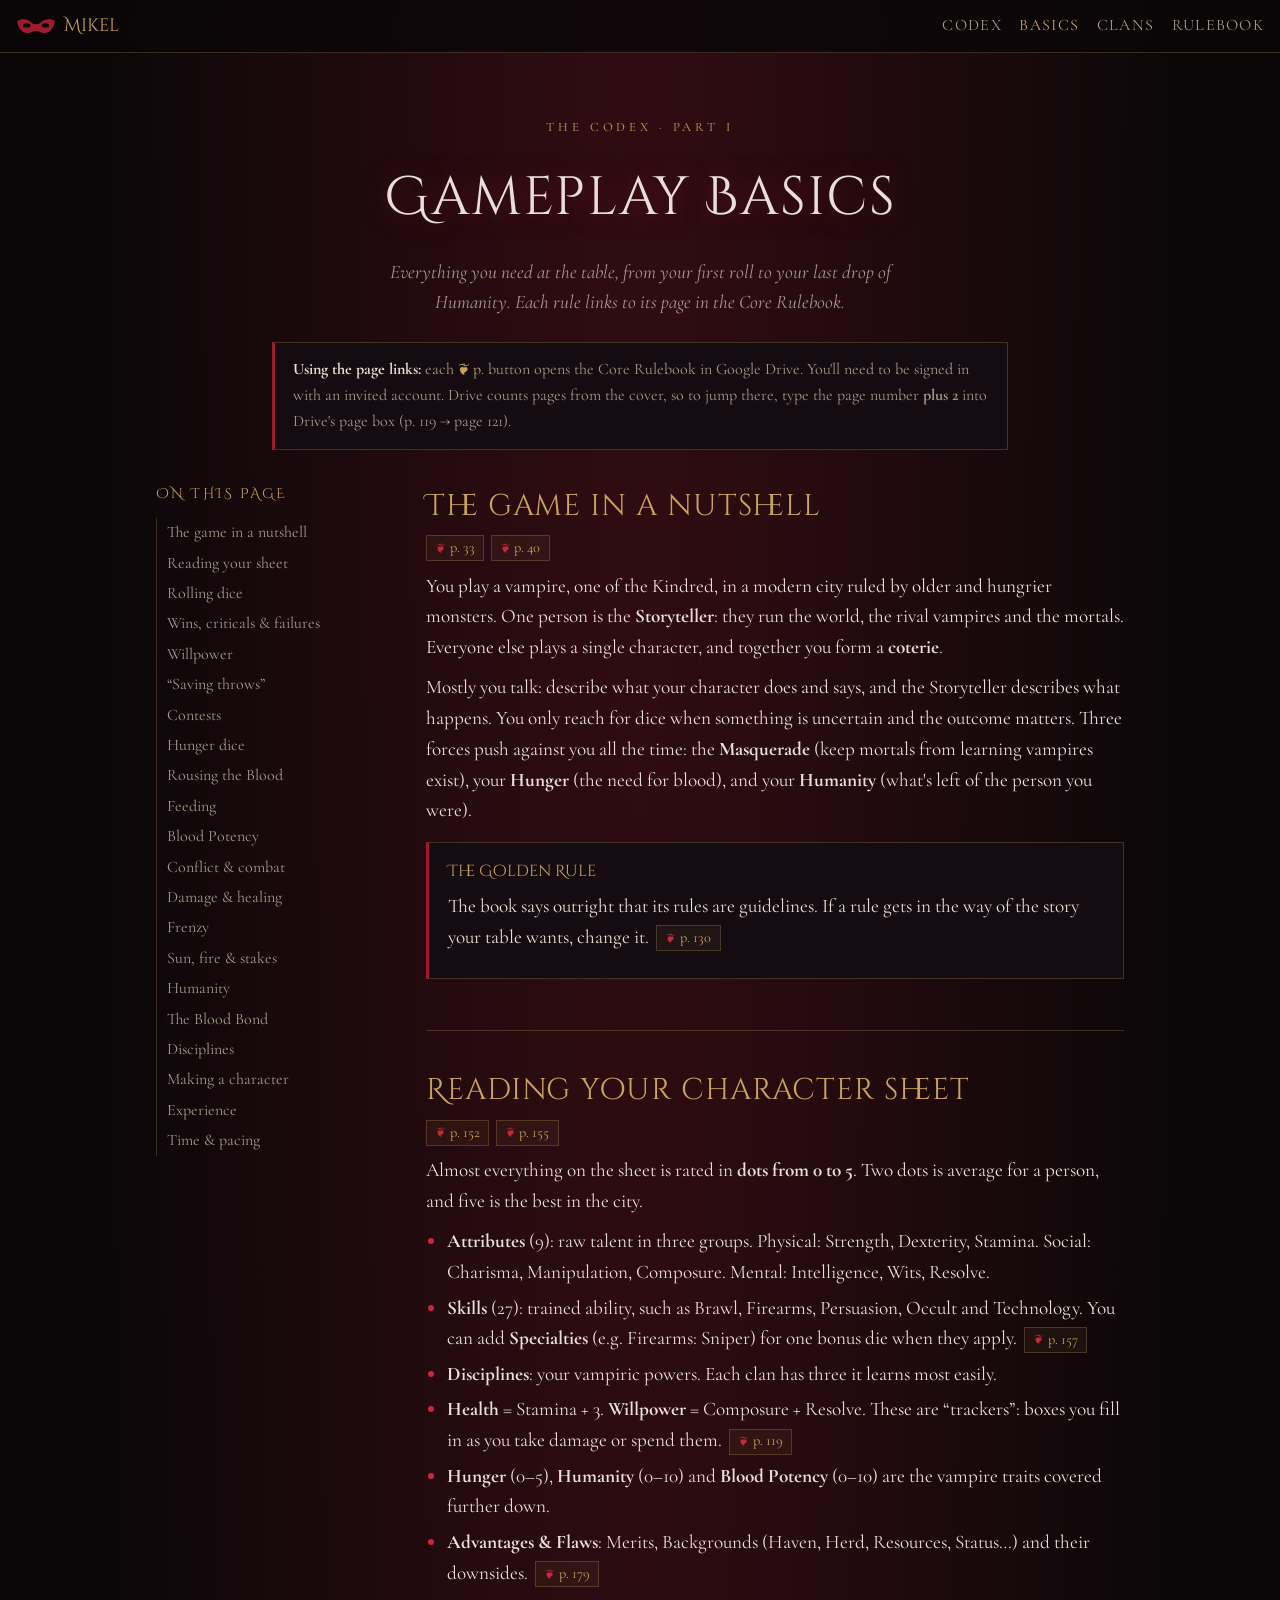
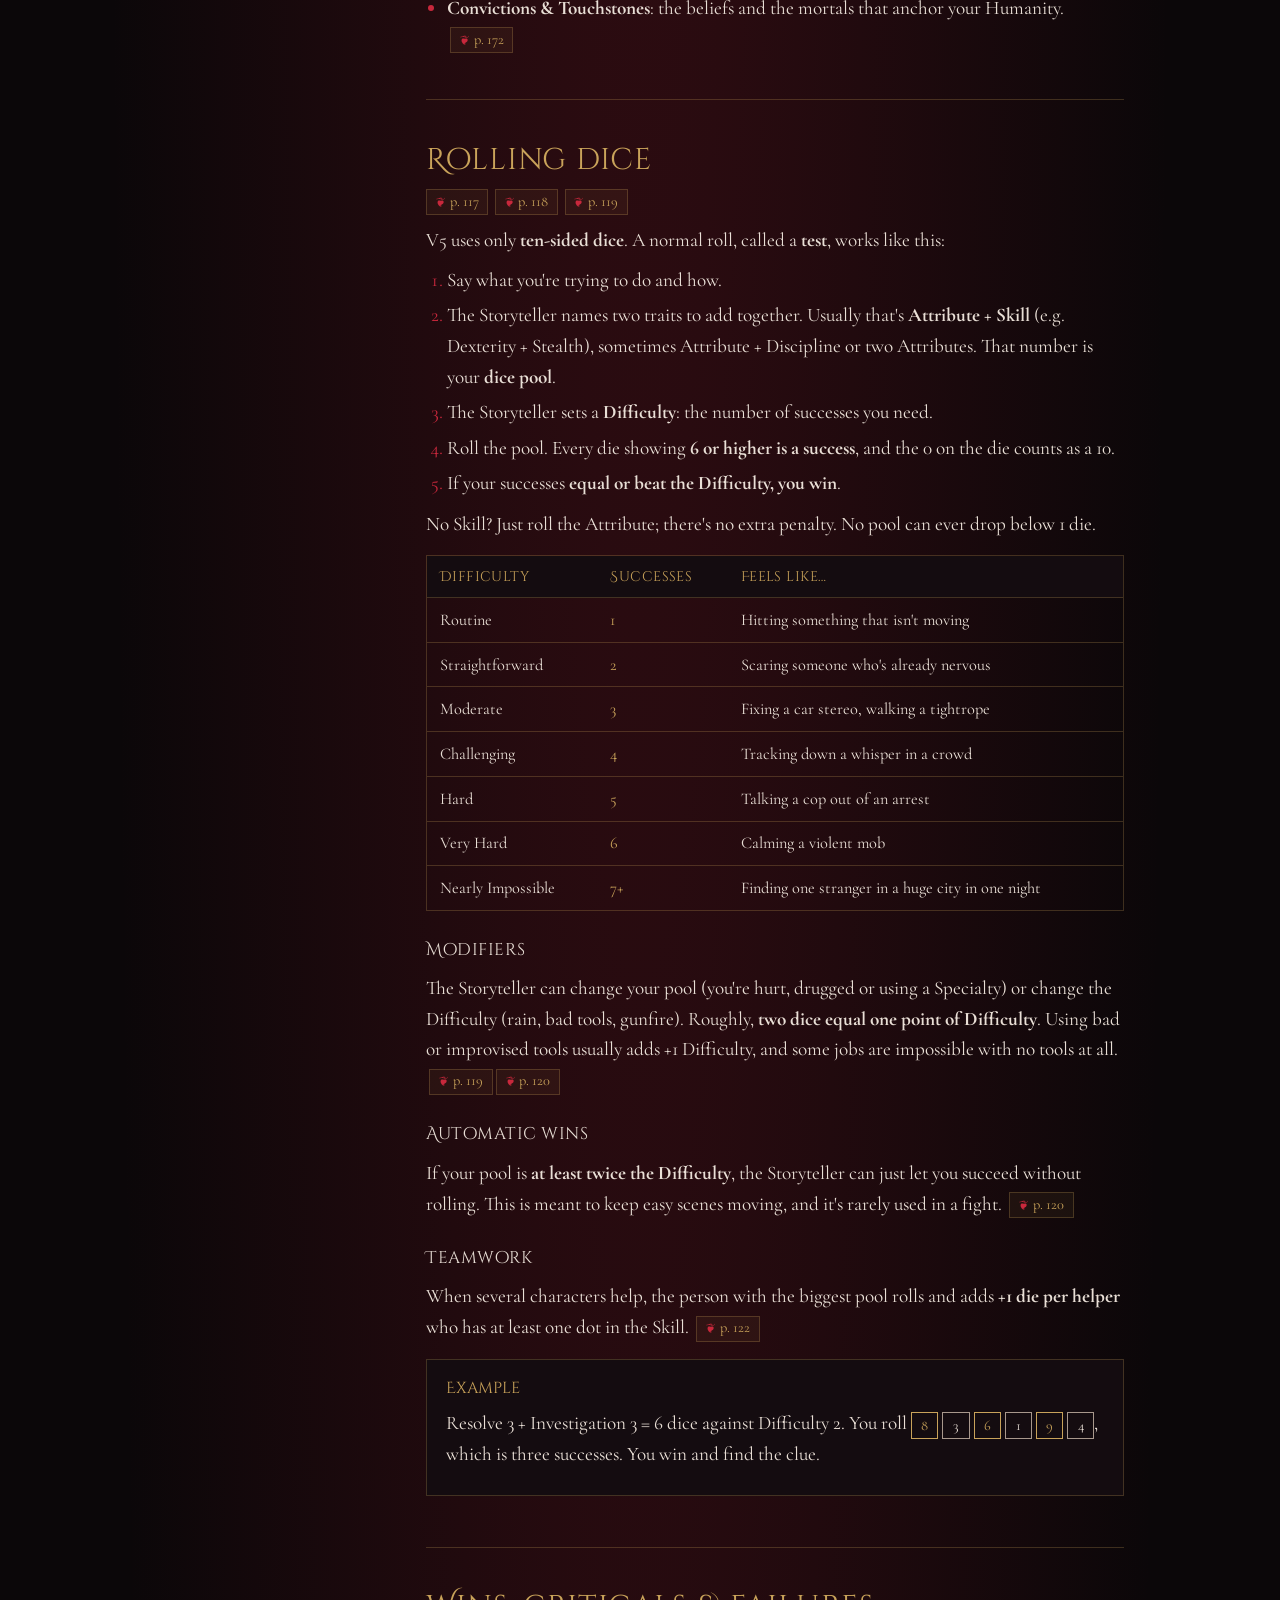
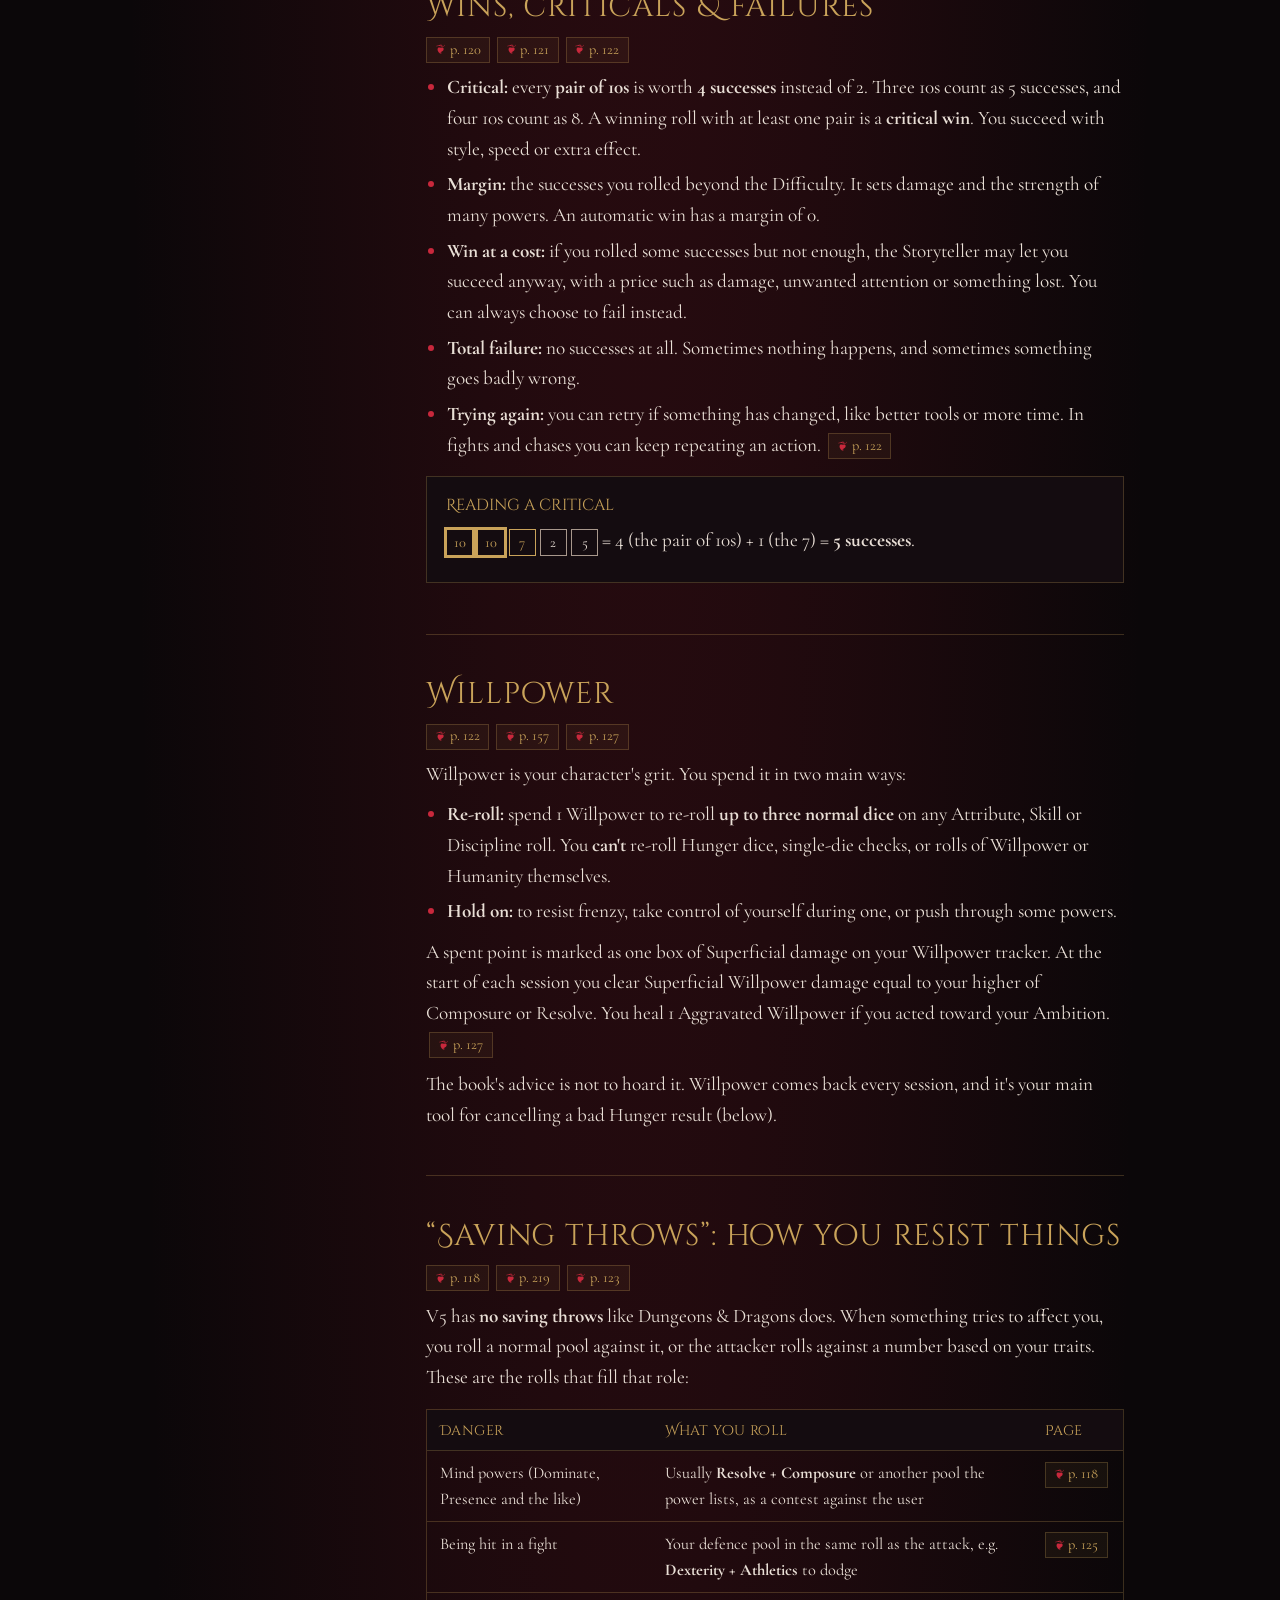
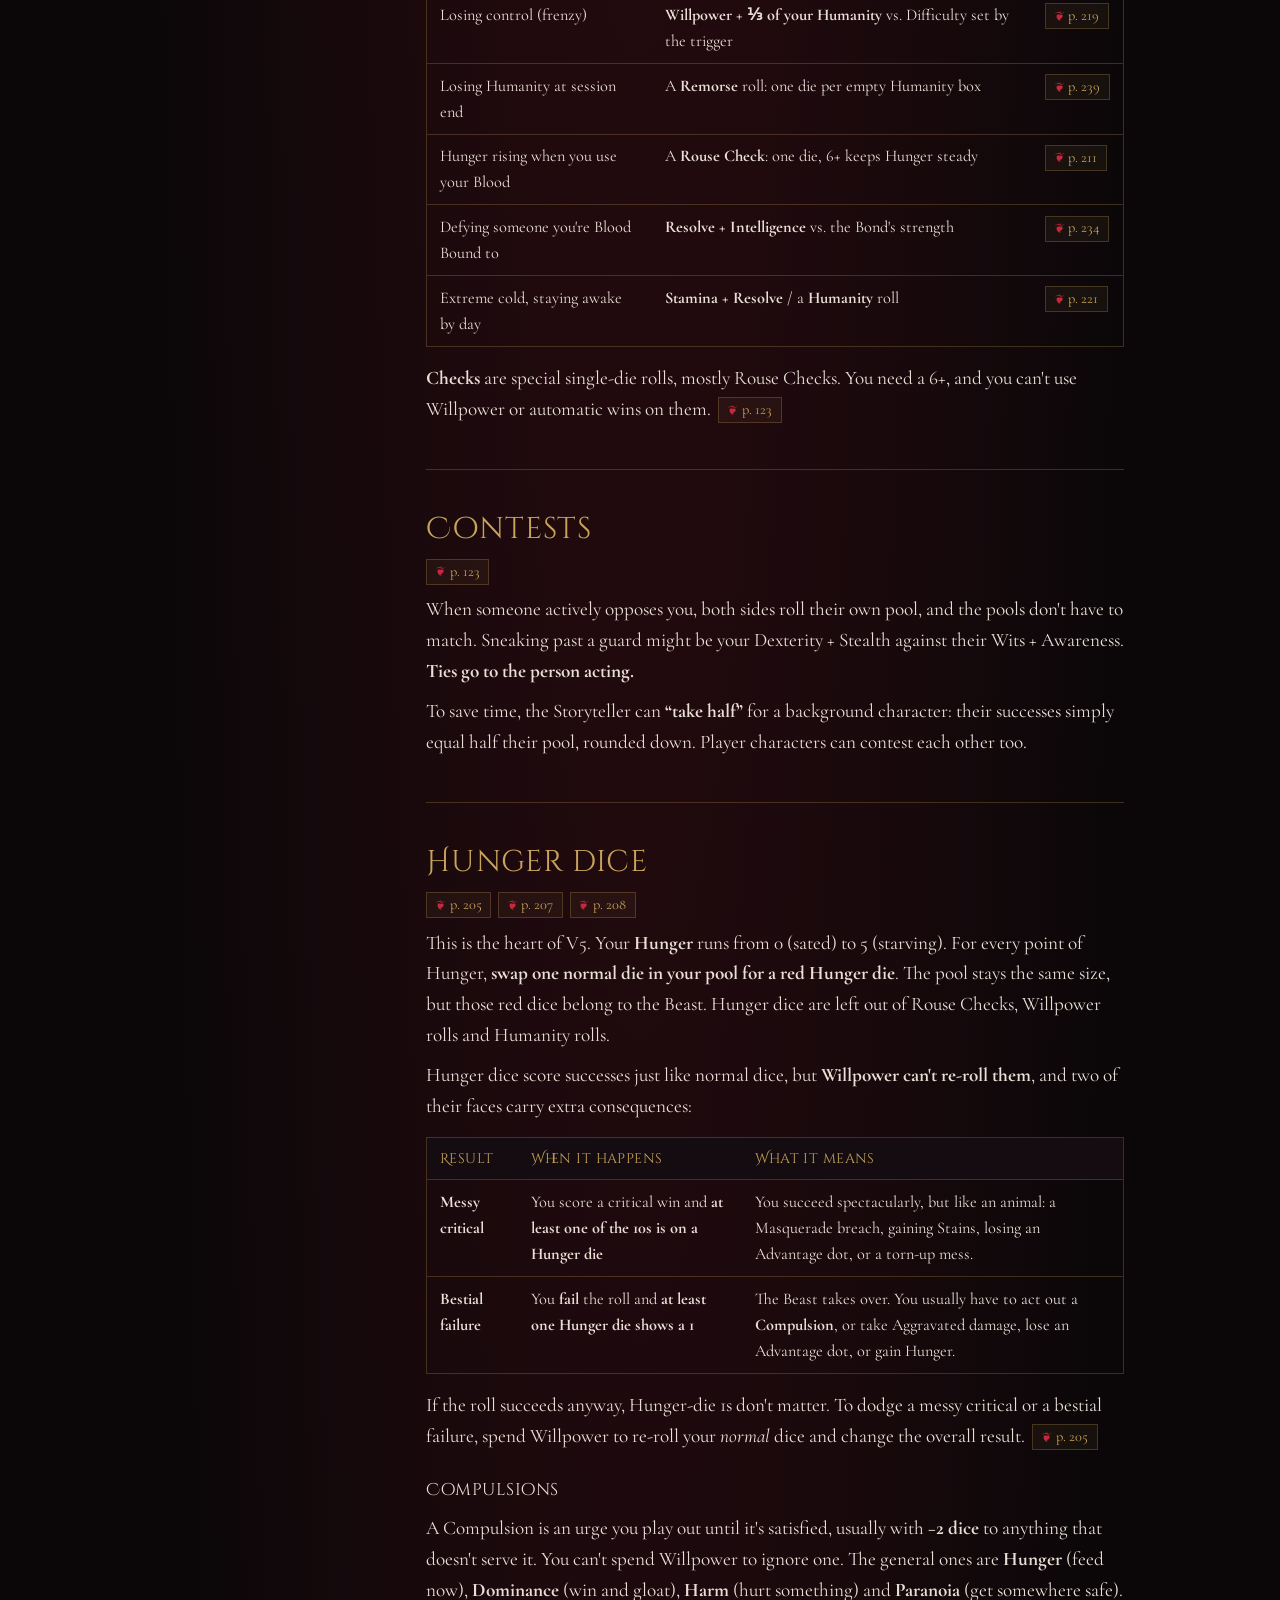
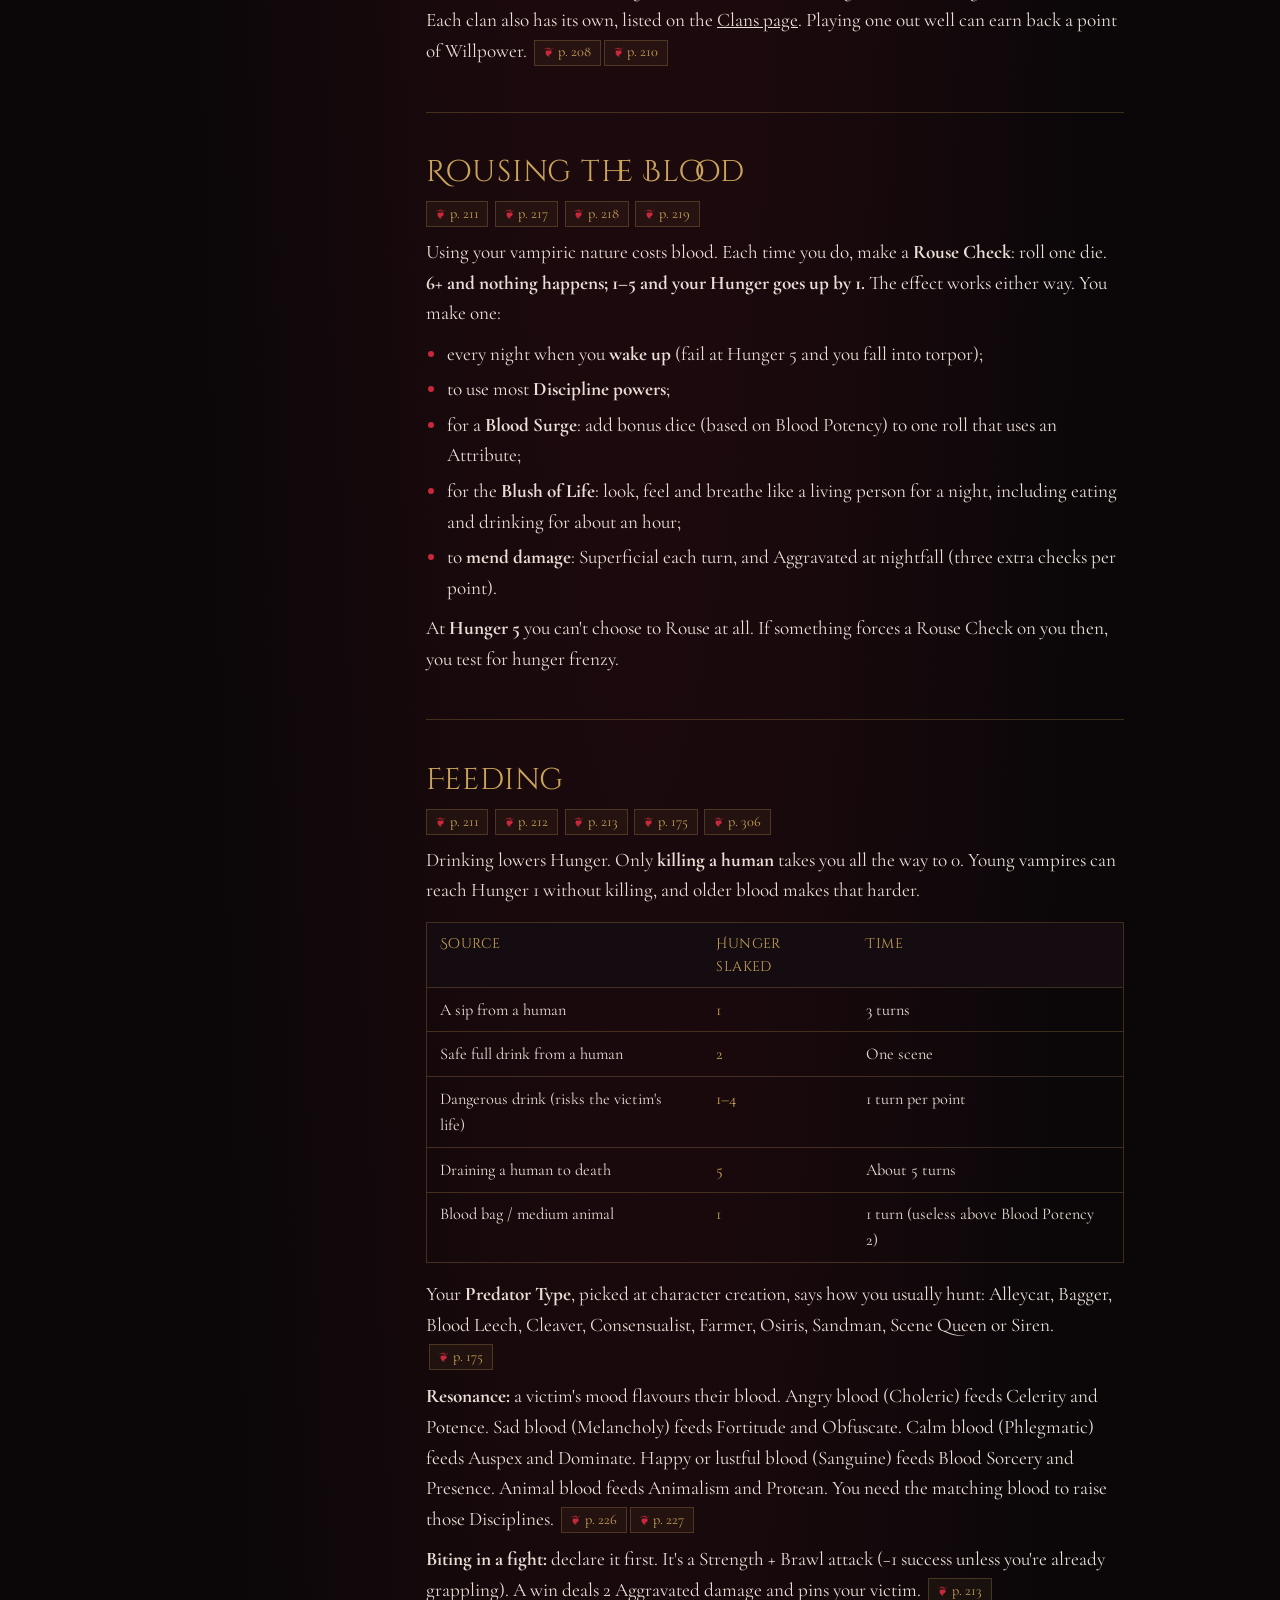
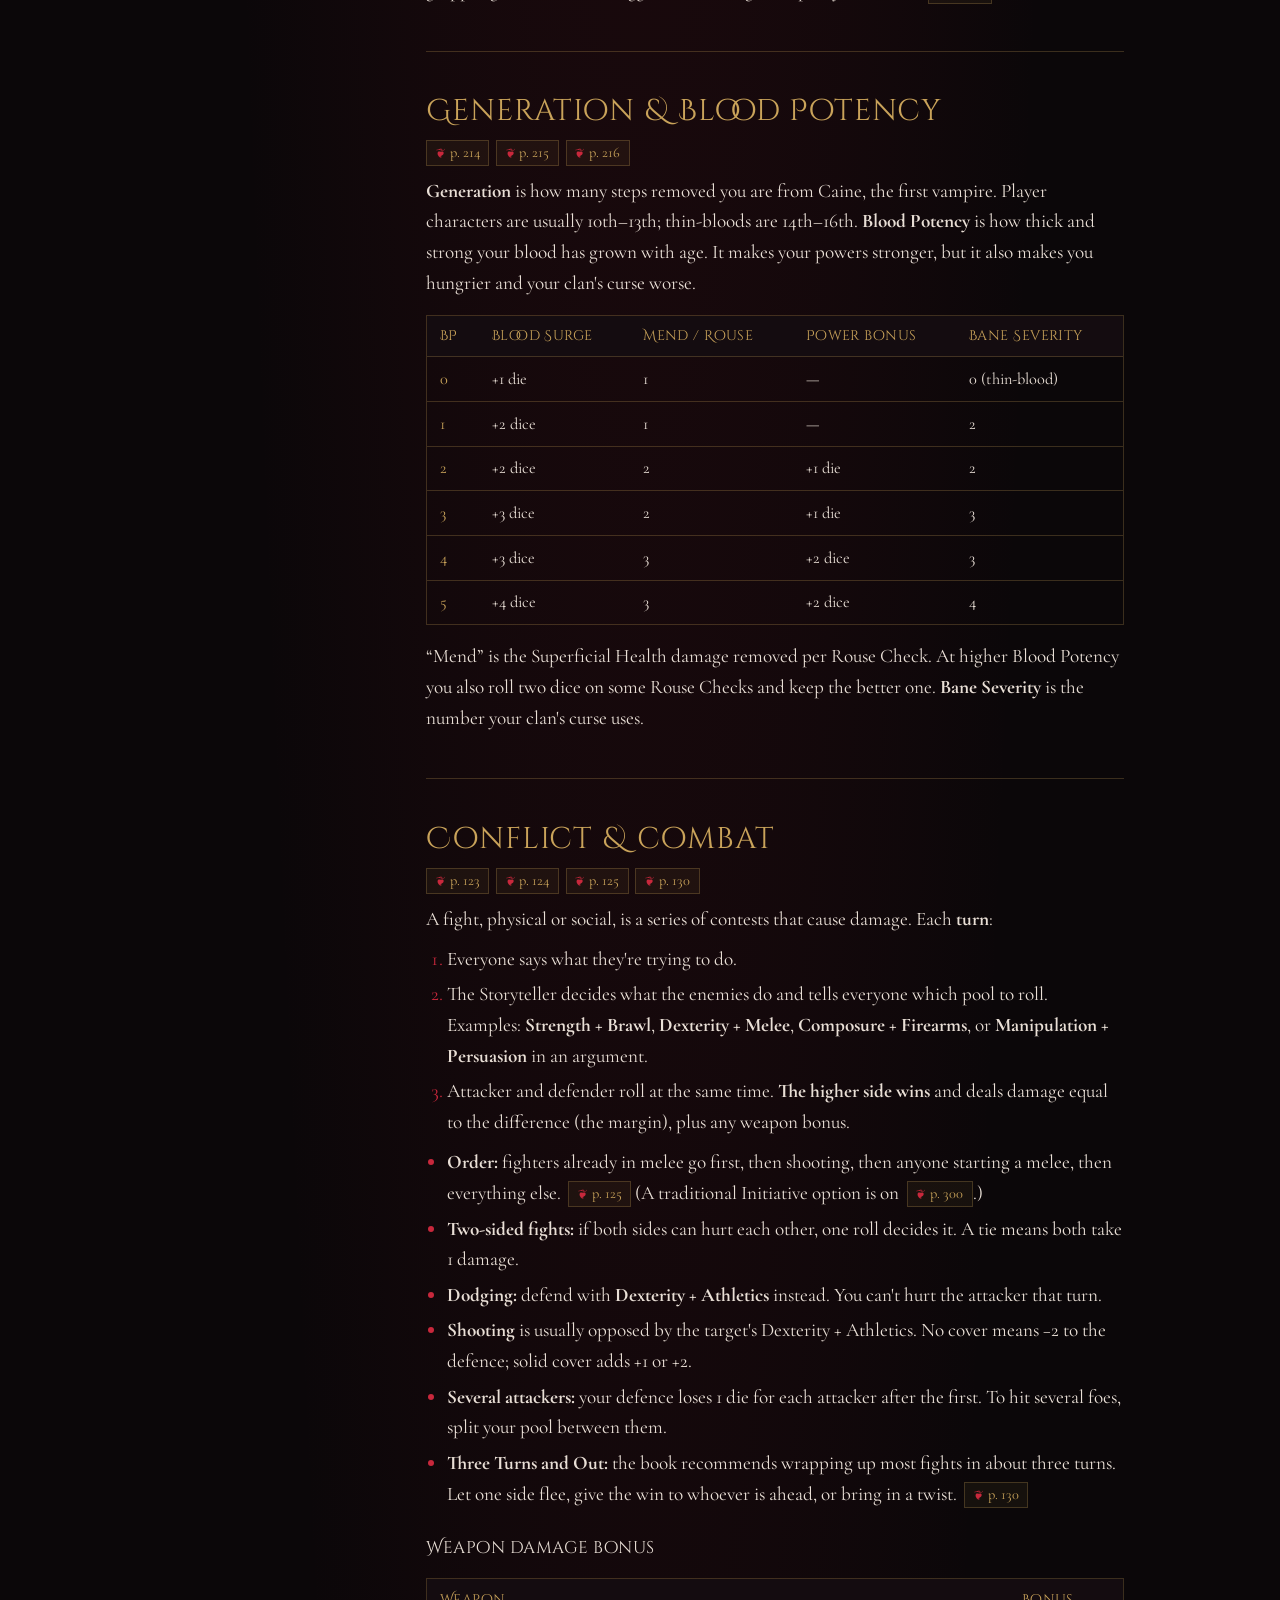
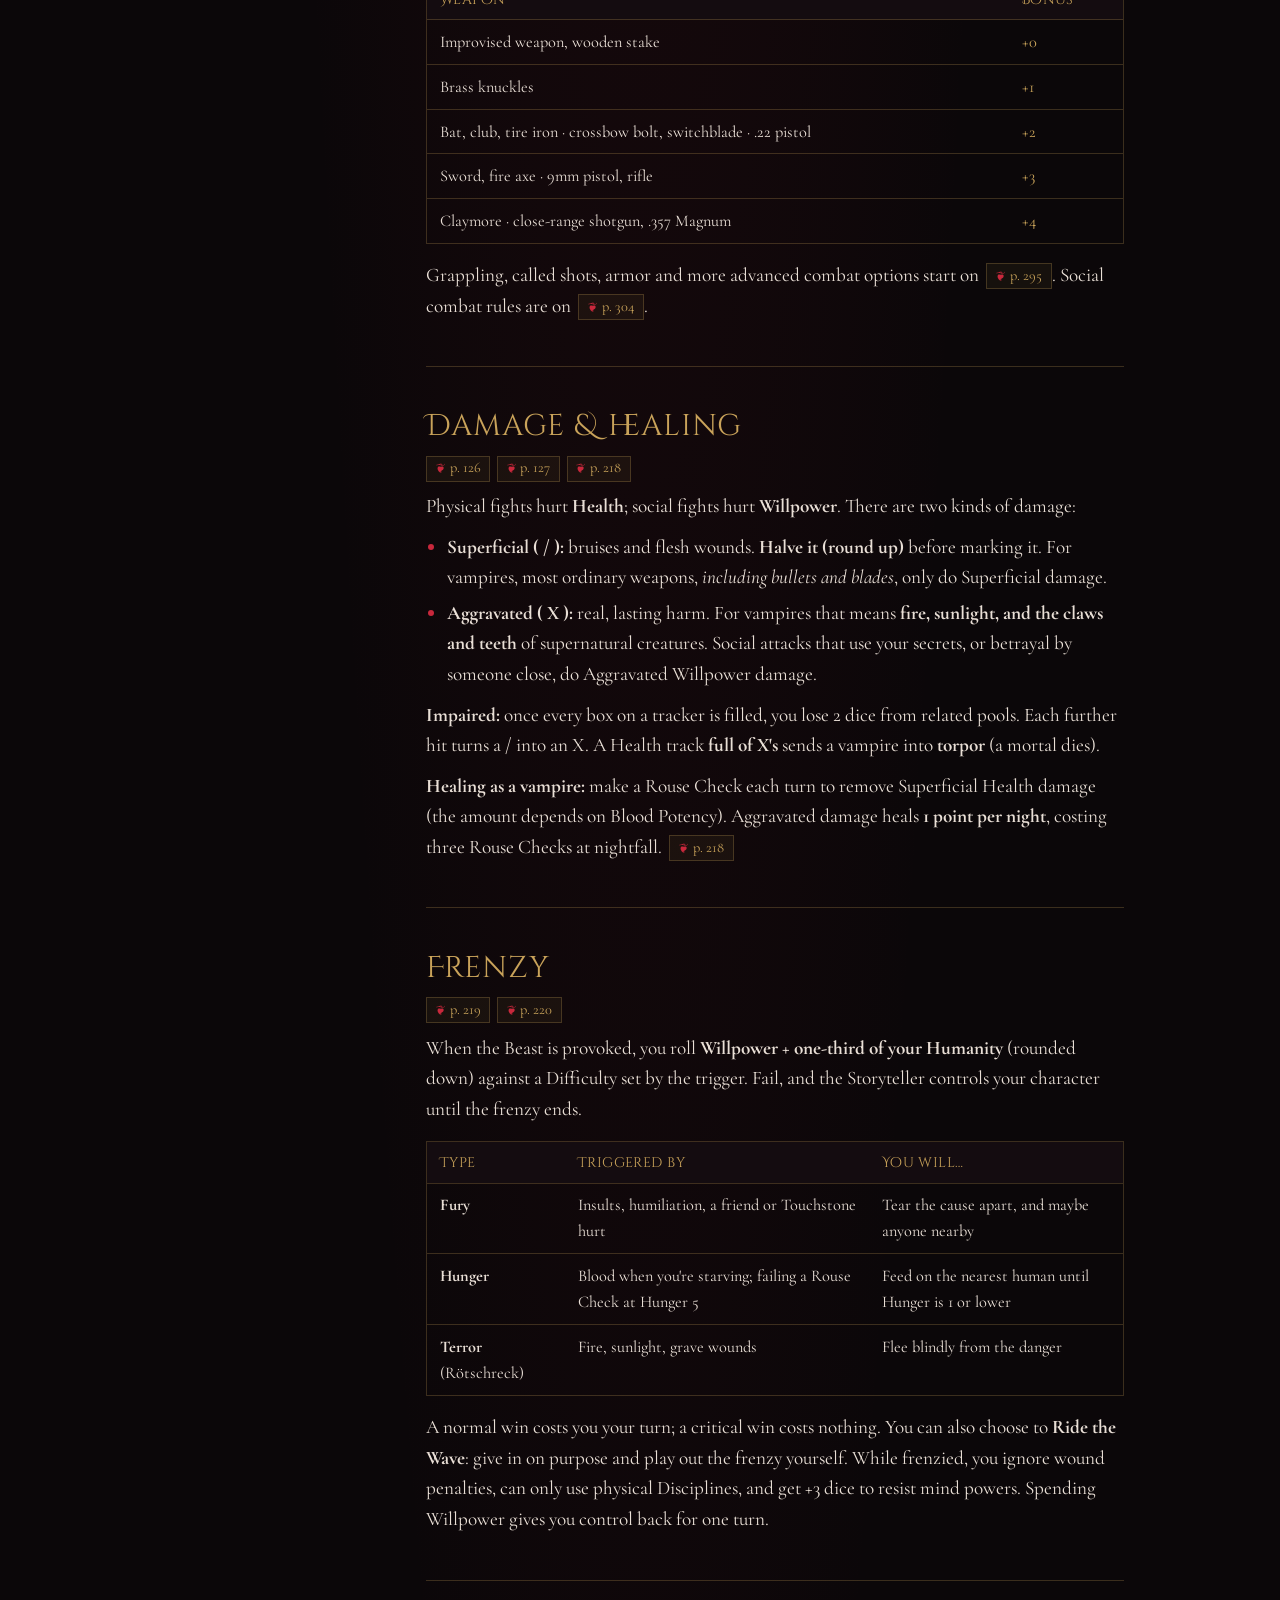
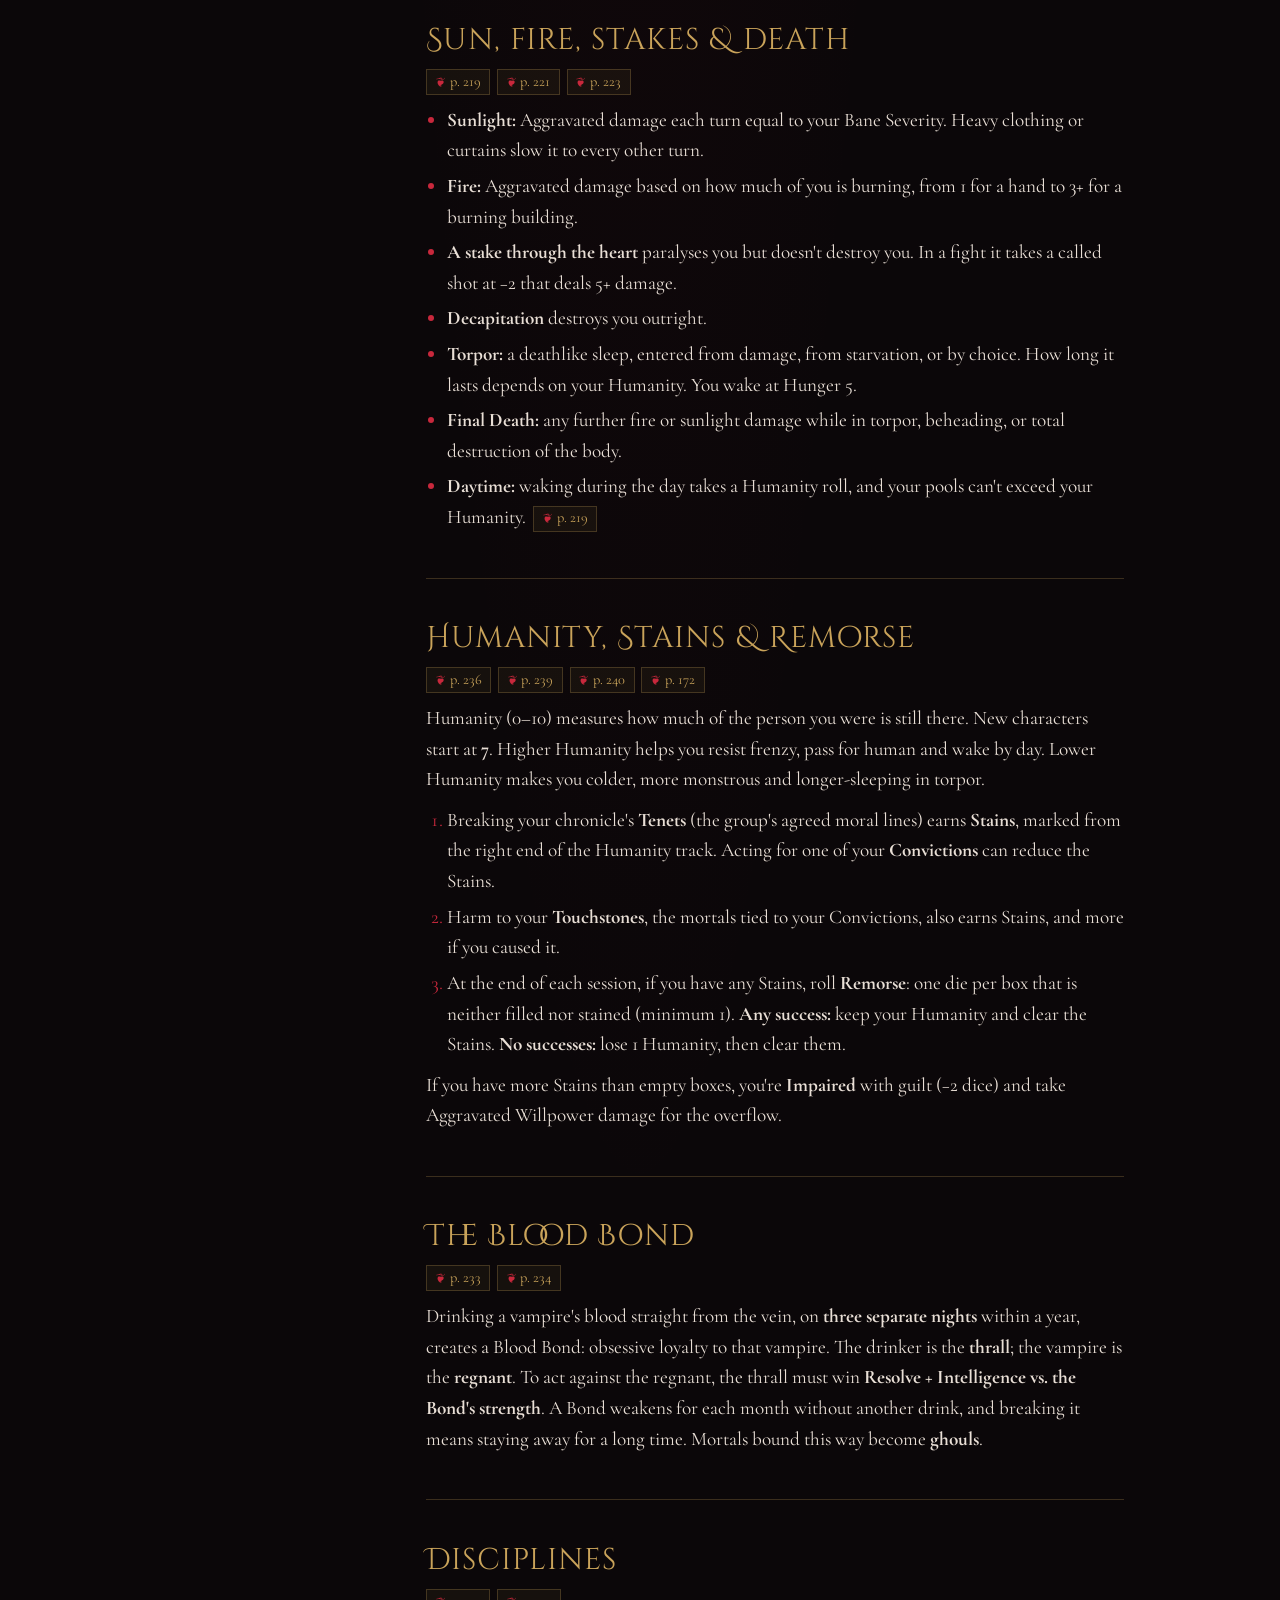
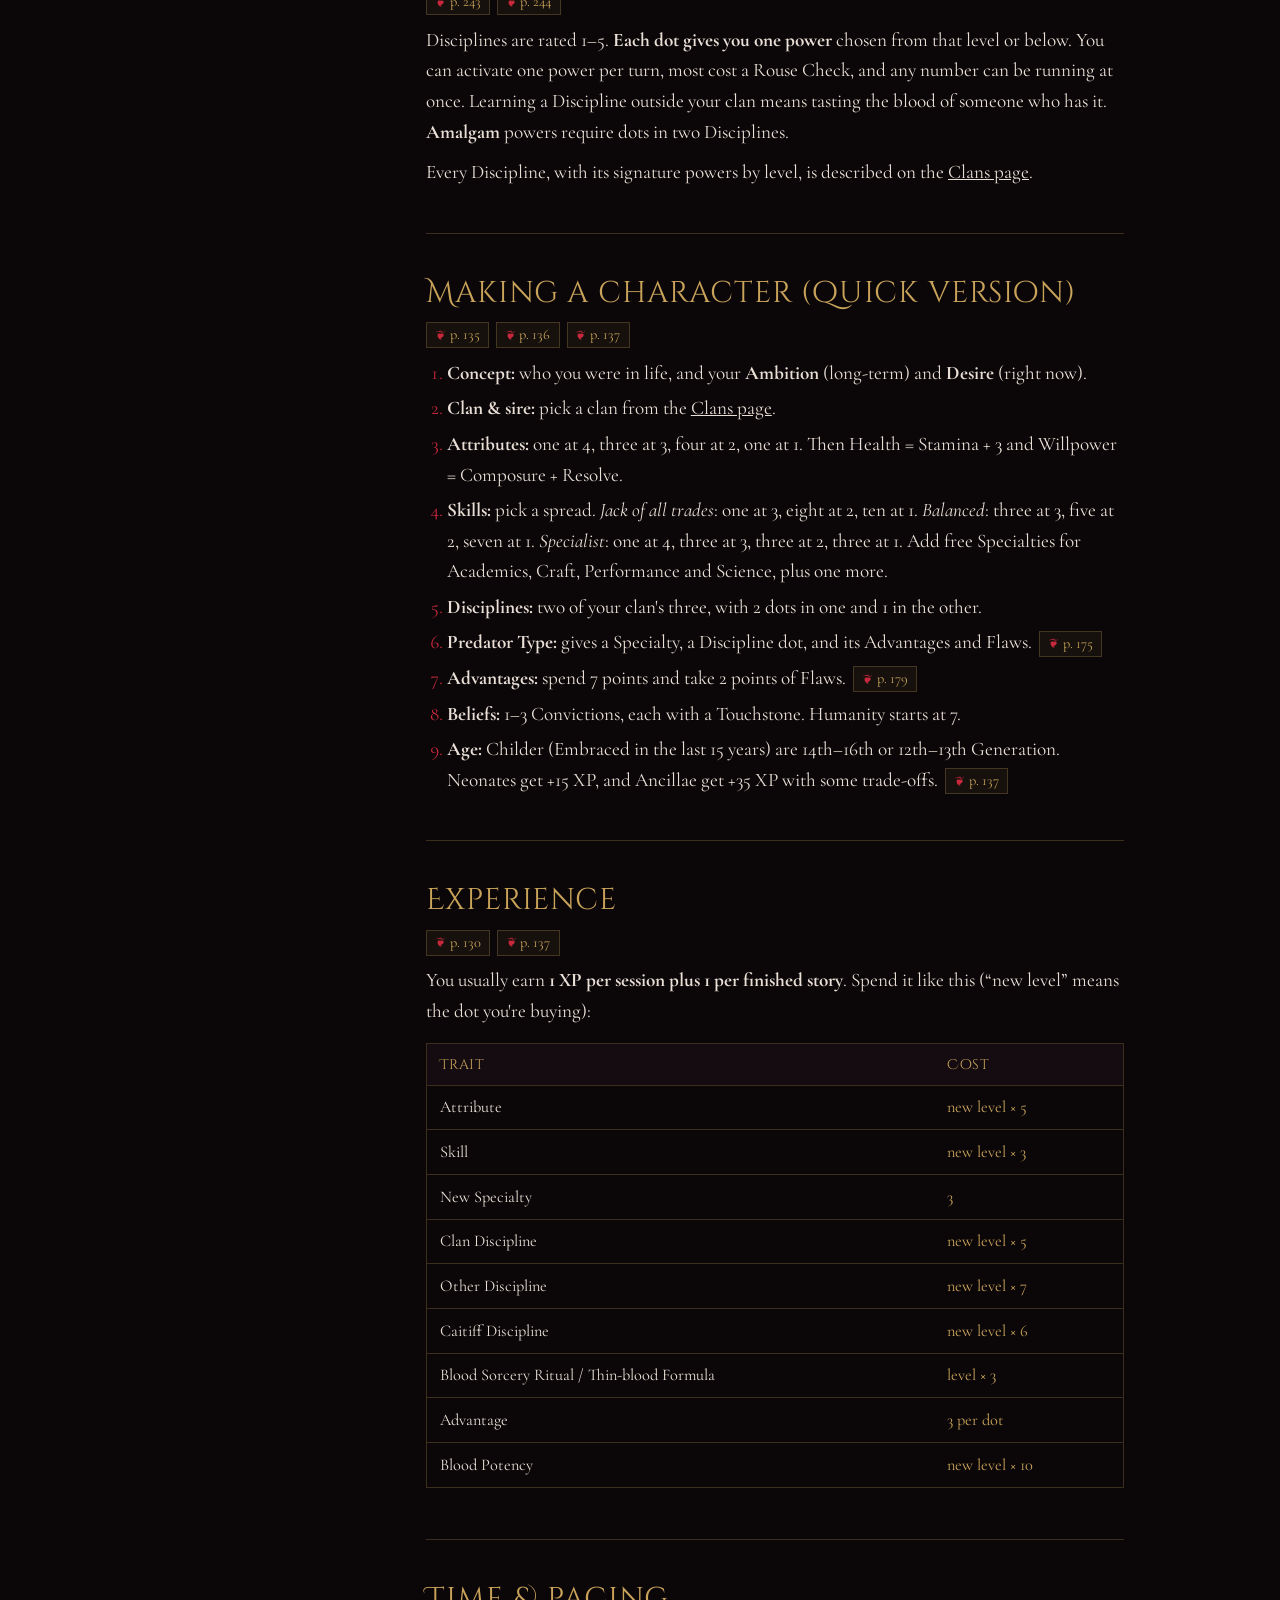
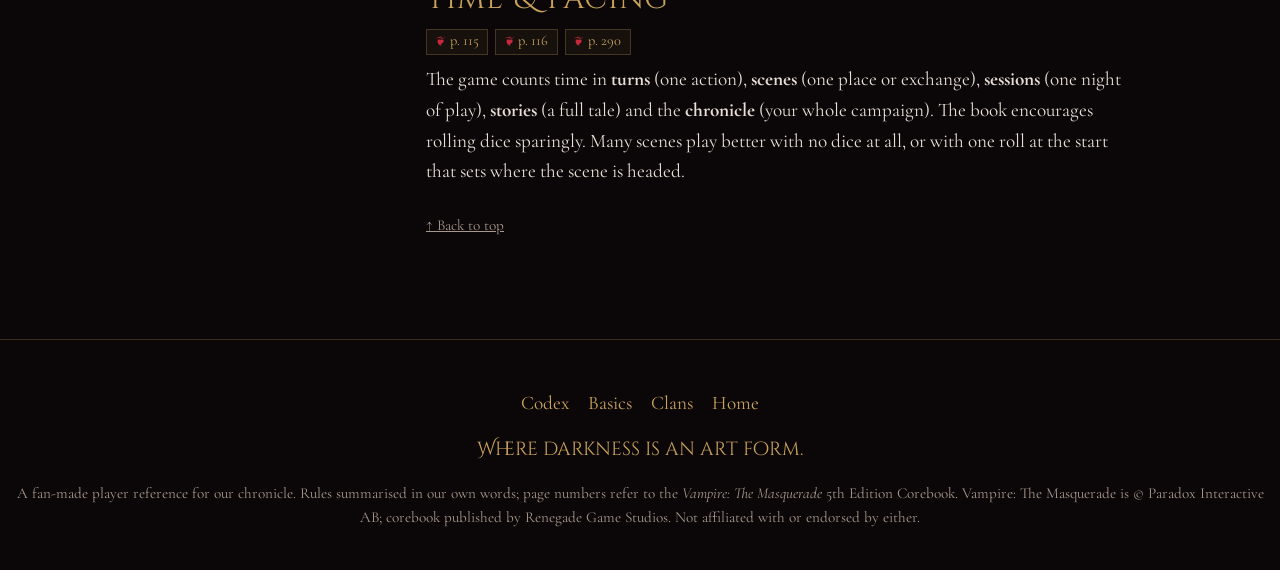
==== basics/index.html @ 290abfa4 "Add Codex, Gameplay Basics and Clans pages with rulebook page links Co-Authored-By: Claude Opus 5.5 " ====
<!doctype html>
<html lang="en">
<head>
<meta charset="utf-8">
<meta name="viewport" content="width=device-width, initial-scale=1">
<title>Gameplay Basics · Mikel Vampire Masquerade</title>
<meta name="description" content="How to play Vampire: The Masquerade 5th Edition — dice, Hunger, Willpower, combat, frenzy and Humanity, with rulebook page references.">
<meta name="theme-color" content="#0b0709">
<link rel="icon" href="/favicon.svg" type="image/svg+xml">
<link rel="preconnect" href="https://fonts.googleapis.com">
<link rel="preconnect" href="https://fonts.gstatic.com" crossorigin>
<link href="https://fonts.googleapis.com/css2?family=Cinzel+Decorative:wght@400;700&family=Cormorant+Garamond:ital,wght@0,400;0,600;1,400&display=swap" rel="stylesheet">
<link rel="stylesheet" href="/style.css">
</head>
<body>

<header class="nav">
  <a class="brand" href="/" aria-label="Mikel Vampire Masquerade, home">
    <svg class="mask" viewBox="0 0 64 28" aria-hidden="true"><path d="M2 6c6-4 16-4 22 2 3 3 5 3 8 3s5 0 8-3c6-6 16-6 22-2-1 10-6 18-15 19-6 1-10-3-15-3s-9 4-15 3C8 24 3 16 2 6Z"/><ellipse cx="17" cy="13" rx="6" ry="3.5" class="eye"/><ellipse cx="47" cy="13" rx="6" ry="3.5" class="eye"/></svg>
    <span>Mikel</span>
  </a>
  <nav aria-label="Main">
    <a href="/codex/">Codex</a>
    <a href="/basics/" aria-current="page">Basics</a>
    <a href="/clans/">Clans</a>
    <a href="/#rulebook">Rulebook</a>
  </nav>
</header>

<main id="top">
  <section class="page-head">
    <p class="kicker">The Codex · Part I</p>
    <h1>Gameplay Basics</h1>
    <p class="lede">Everything you need at the table, from your first roll to your last drop of Humanity. Each rule links to its page in the Core Rulebook.</p>
    <p class="note"><strong>Using the page links:</strong> each <span style="color:var(--gold)">❦ p.</span> button opens the Core Rulebook in Google Drive. You'll need to be signed in with an invited account. Drive counts pages from the cover, so to jump there, type the page number <b>plus 2</b> into Drive's page box (p. 119 → page 121).</p>
  </section>

  <div class="wrap layout">
    <aside class="toc-side">
      <nav aria-label="On this page">
        <h2>On this page</h2>
        <ol>
          <li><a href="#the-game">The game in a nutshell</a></li>
          <li><a href="#sheet">Reading your sheet</a></li>
          <li><a href="#rolling">Rolling dice</a></li>
          <li><a href="#results">Wins, criticals &amp; failures</a></li>
          <li><a href="#willpower">Willpower</a></li>
          <li><a href="#resisting">“Saving throws”</a></li>
          <li><a href="#contests">Contests</a></li>
          <li><a href="#hunger">Hunger dice</a></li>
          <li><a href="#rouse">Rousing the Blood</a></li>
          <li><a href="#feeding">Feeding</a></li>
          <li><a href="#potency">Blood Potency</a></li>
          <li><a href="#conflict">Conflict &amp; combat</a></li>
          <li><a href="#damage">Damage &amp; healing</a></li>
          <li><a href="#frenzy">Frenzy</a></li>
          <li><a href="#dangers">Sun, fire &amp; stakes</a></li>
          <li><a href="#humanity">Humanity</a></li>
          <li><a href="#bond">The Blood Bond</a></li>
          <li><a href="#disciplines">Disciplines</a></li>
          <li><a href="#creation">Making a character</a></li>
          <li><a href="#xp">Experience</a></li>
          <li><a href="#time">Time &amp; pacing</a></li>
        </ol>
      </nav>
    </aside>

    <div>

      <section class="rule" id="the-game">
        <h2>The game in a nutshell</h2>
        <div class="refs"><a class="pg" data-p="33"></a><a class="pg" data-p="40"></a></div>
        <p>You play a vampire, one of the Kindred, in a modern city ruled by older and hungrier monsters. One person is the <b>Storyteller</b>: they run the world, the rival vampires and the mortals. Everyone else plays a single character, and together you form a <b>coterie</b>.</p>
        <p>Mostly you talk: describe what your character does and says, and the Storyteller describes what happens. You only reach for dice when something is uncertain and the outcome matters. Three forces push against you all the time: the <b>Masquerade</b> (keep mortals from learning vampires exist), your <b>Hunger</b> (the need for blood), and your <b>Humanity</b> (what's left of the person you were).</p>
        <div class="box blood"><h4>The Golden Rule</h4><p>The book says outright that its rules are guidelines. If a rule gets in the way of the story your table wants, change it. <a class="pg" data-p="130"></a></p></div>
      </section>

      <section class="rule" id="sheet">
        <h2>Reading your character sheet</h2>
        <div class="refs"><a class="pg" data-p="152"></a><a class="pg" data-p="155"></a></div>
        <p>Almost everything on the sheet is rated in <b>dots from 0 to 5</b>. Two dots is average for a person, and five is the best in the city.</p>
        <ul>
          <li><b>Attributes</b> (9): raw talent in three groups. Physical: Strength, Dexterity, Stamina. Social: Charisma, Manipulation, Composure. Mental: Intelligence, Wits, Resolve.</li>
          <li><b>Skills</b> (27): trained ability, such as Brawl, Firearms, Persuasion, Occult and Technology. You can add <b>Specialties</b> (e.g. Firearms: Sniper) for one bonus die when they apply. <a class="pg" data-p="157"></a></li>
          <li><b>Disciplines</b>: your vampiric powers. Each clan has three it learns most easily.</li>
          <li><b>Health</b> = Stamina + 3. <b>Willpower</b> = Composure + Resolve. These are “trackers”: boxes you fill in as you take damage or spend them. <a class="pg" data-p="119"></a></li>
          <li><b>Hunger</b> (0–5), <b>Humanity</b> (0–10) and <b>Blood Potency</b> (0–10) are the vampire traits covered further down.</li>
          <li><b>Advantages &amp; Flaws</b>: Merits, Backgrounds (Haven, Herd, Resources, Status…) and their downsides. <a class="pg" data-p="179"></a></li>
          <li><b>Convictions &amp; Touchstones</b>: the beliefs and the mortals that anchor your Humanity. <a class="pg" data-p="172"></a></li>
        </ul>
      </section>

      <section class="rule" id="rolling">
        <h2>Rolling dice</h2>
        <div class="refs"><a class="pg" data-p="117"></a><a class="pg" data-p="118"></a><a class="pg" data-p="119"></a></div>
        <p>V5 uses only <b>ten-sided dice</b>. A normal roll, called a <b>test</b>, works like this:</p>
        <ol>
          <li>Say what you're trying to do and how.</li>
          <li>The Storyteller names two traits to add together. Usually that's <b>Attribute + Skill</b> (e.g. Dexterity + Stealth), sometimes Attribute + Discipline or two Attributes. That number is your <b>dice pool</b>.</li>
          <li>The Storyteller sets a <b>Difficulty</b>: the number of successes you need.</li>
          <li>Roll the pool. Every die showing <b>6 or higher is a success</b>, and the 0 on the die counts as a 10.</li>
          <li>If your successes <b>equal or beat the Difficulty, you win</b>.</li>
        </ol>
        <p>No Skill? Just roll the Attribute; there's no extra penalty. No pool can ever drop below 1 die.</p>
        <div class="table-wrap"><table>
          <thead><tr><th>Difficulty</th><th>Successes</th><th>Feels like…</th></tr></thead>
          <tbody>
            <tr><td>Routine</td><td class="num">1</td><td>Hitting something that isn't moving</td></tr>
            <tr><td>Straightforward</td><td class="num">2</td><td>Scaring someone who's already nervous</td></tr>
            <tr><td>Moderate</td><td class="num">3</td><td>Fixing a car stereo, walking a tightrope</td></tr>
            <tr><td>Challenging</td><td class="num">4</td><td>Tracking down a whisper in a crowd</td></tr>
            <tr><td>Hard</td><td class="num">5</td><td>Talking a cop out of an arrest</td></tr>
            <tr><td>Very Hard</td><td class="num">6</td><td>Calming a violent mob</td></tr>
            <tr><td>Nearly Impossible</td><td class="num">7+</td><td>Finding one stranger in a huge city in one night</td></tr>
          </tbody>
        </table></div>
        <h3>Modifiers</h3>
        <p>The Storyteller can change your pool (you're hurt, drugged or using a Specialty) or change the Difficulty (rain, bad tools, gunfire). Roughly, <b>two dice equal one point of Difficulty</b>. Using bad or improvised tools usually adds +1 Difficulty, and some jobs are impossible with no tools at all. <a class="pg" data-p="119"></a><a class="pg" data-p="120"></a></p>
        <h3>Automatic wins</h3>
        <p>If your pool is <b>at least twice the Difficulty</b>, the Storyteller can just let you succeed without rolling. This is meant to keep easy scenes moving, and it's rarely used in a fight. <a class="pg" data-p="120"></a></p>
        <h3>Teamwork</h3>
        <p>When several characters help, the person with the biggest pool rolls and adds <b>+1 die per helper</b> who has at least one dot in the Skill. <a class="pg" data-p="122"></a></p>
        <div class="box"><h4>Example</h4><p>Resolve 3 + Investigation 3 = 6 dice against Difficulty 2. You roll <span class="dice"><span class="die s">8</span><span class="die">3</span><span class="die s">6</span><span class="die">1</span><span class="die s">9</span><span class="die">4</span></span>, which is three successes. You win and find the clue.</p></div>
      </section>

      <section class="rule" id="results">
        <h2>Wins, criticals &amp; failures</h2>
        <div class="refs"><a class="pg" data-p="120"></a><a class="pg" data-p="121"></a><a class="pg" data-p="122"></a></div>
        <ul>
          <li><b>Critical:</b> every <b>pair of 10s</b> is worth <b>4 successes</b> instead of 2. Three 10s count as 5 successes, and four 10s count as 8. A winning roll with at least one pair is a <b>critical win</b>. You succeed with style, speed or extra effect.</li>
          <li><b>Margin:</b> the successes you rolled beyond the Difficulty. It sets damage and the strength of many powers. An automatic win has a margin of 0.</li>
          <li><b>Win at a cost:</b> if you rolled some successes but not enough, the Storyteller may let you succeed anyway, with a price such as damage, unwanted attention or something lost. You can always choose to fail instead.</li>
          <li><b>Total failure:</b> no successes at all. Sometimes nothing happens, and sometimes something goes badly wrong.</li>
          <li><b>Trying again:</b> you can retry if something has changed, like better tools or more time. In fights and chases you can keep repeating an action. <a class="pg" data-p="122"></a></li>
        </ul>
        <div class="box"><h4>Reading a critical</h4><p><span class="dice"><span class="die s c">10</span><span class="die s c">10</span><span class="die s">7</span><span class="die">2</span><span class="die">5</span></span> = 4 (the pair of 10s) + 1 (the 7) = <b>5 successes</b>.</p></div>
      </section>

      <section class="rule" id="willpower">
        <h2>Willpower</h2>
        <div class="refs"><a class="pg" data-p="122"></a><a class="pg" data-p="157"></a><a class="pg" data-p="127"></a></div>
        <p>Willpower is your character's grit. You spend it in two main ways:</p>
        <ul>
          <li><b>Re-roll:</b> spend 1 Willpower to re-roll <b>up to three normal dice</b> on any Attribute, Skill or Discipline roll. You <b>can't</b> re-roll Hunger dice, single-die checks, or rolls of Willpower or Humanity themselves.</li>
          <li><b>Hold on:</b> to resist frenzy, take control of yourself during one, or push through some powers.</li>
        </ul>
        <p>A spent point is marked as one box of Superficial damage on your Willpower tracker. At the start of each session you clear Superficial Willpower damage equal to your higher of Composure or Resolve. You heal 1 Aggravated Willpower if you acted toward your Ambition. <a class="pg" data-p="127"></a></p>
        <p>The book's advice is not to hoard it. Willpower comes back every session, and it's your main tool for cancelling a bad Hunger result (below).</p>
      </section>

      <section class="rule" id="resisting">
        <h2>“Saving throws”: how you resist things</h2>
        <div class="refs"><a class="pg" data-p="118"></a><a class="pg" data-p="219"></a><a class="pg" data-p="123"></a></div>
        <p>V5 has <b>no saving throws</b> like Dungeons &amp; Dragons does. When something tries to affect you, you roll a normal pool against it, or the attacker rolls against a number based on your traits. These are the rolls that fill that role:</p>
        <div class="table-wrap"><table>
          <thead><tr><th>Danger</th><th>What you roll</th><th>Page</th></tr></thead>
          <tbody>
            <tr><td>Mind powers (Dominate, Presence and the like)</td><td>Usually <b>Resolve + Composure</b> or another pool the power lists, as a contest against the user</td><td><a class="pg" data-p="118"></a></td></tr>
            <tr><td>Being hit in a fight</td><td>Your defence pool in the same roll as the attack, e.g. <b>Dexterity + Athletics</b> to dodge</td><td><a class="pg" data-p="125"></a></td></tr>
            <tr><td>Losing control (frenzy)</td><td><b>Willpower + ⅓ of your Humanity</b> vs. Difficulty set by the trigger</td><td><a class="pg" data-p="219"></a></td></tr>
            <tr><td>Losing Humanity at session end</td><td>A <b>Remorse</b> roll: one die per empty Humanity box</td><td><a class="pg" data-p="239"></a></td></tr>
            <tr><td>Hunger rising when you use your Blood</td><td>A <b>Rouse Check</b>: one die, 6+ keeps Hunger steady</td><td><a class="pg" data-p="211"></a></td></tr>
            <tr><td>Defying someone you're Blood Bound to</td><td><b>Resolve + Intelligence</b> vs. the Bond's strength</td><td><a class="pg" data-p="234"></a></td></tr>
            <tr><td>Extreme cold, staying awake by day</td><td><b>Stamina + Resolve</b> / a <b>Humanity</b> roll</td><td><a class="pg" data-p="221"></a></td></tr>
          </tbody>
        </table></div>
        <p><b>Checks</b> are special single-die rolls, mostly Rouse Checks. You need a 6+, and you can't use Willpower or automatic wins on them. <a class="pg" data-p="123"></a></p>
      </section>

      <section class="rule" id="contests">
        <h2>Contests</h2>
        <div class="refs"><a class="pg" data-p="123"></a></div>
        <p>When someone actively opposes you, both sides roll their own pool, and the pools don't have to match. Sneaking past a guard might be your Dexterity + Stealth against their Wits + Awareness. <b>Ties go to the person acting.</b></p>
        <p>To save time, the Storyteller can <b>“take half”</b> for a background character: their successes simply equal half their pool, rounded down. Player characters can contest each other too.</p>
      </section>

      <section class="rule" id="hunger">
        <h2>Hunger dice</h2>
        <div class="refs"><a class="pg" data-p="205"></a><a class="pg" data-p="207"></a><a class="pg" data-p="208"></a></div>
        <p>This is the heart of V5. Your <b>Hunger</b> runs from 0 (sated) to 5 (starving). For every point of Hunger, <b>swap one normal die in your pool for a red Hunger die</b>. The pool stays the same size, but those red dice belong to the Beast. Hunger dice are left out of Rouse Checks, Willpower rolls and Humanity rolls.</p>
        <p>Hunger dice score successes just like normal dice, but <b>Willpower can't re-roll them</b>, and two of their faces carry extra consequences:</p>
        <div class="table-wrap"><table>
          <thead><tr><th>Result</th><th>When it happens</th><th>What it means</th></tr></thead>
          <tbody>
            <tr><td><b>Messy critical</b></td><td>You score a critical win and <b>at least one of the 10s is on a Hunger die</b></td><td>You succeed spectacularly, but like an animal: a Masquerade breach, gaining Stains, losing an Advantage dot, or a torn-up mess.</td></tr>
            <tr><td><b>Bestial failure</b></td><td>You <b>fail</b> the roll and <b>at least one Hunger die shows a 1</b></td><td>The Beast takes over. You usually have to act out a <b>Compulsion</b>, or take Aggravated damage, lose an Advantage dot, or gain Hunger.</td></tr>
          </tbody>
        </table></div>
        <p>If the roll succeeds anyway, Hunger-die 1s don't matter. To dodge a messy critical or a bestial failure, spend Willpower to re-roll your <i>normal</i> dice and change the overall result. <a class="pg" data-p="205"></a></p>
        <h3>Compulsions</h3>
        <p>A Compulsion is an urge you play out until it's satisfied, usually with <b>−2 dice</b> to anything that doesn't serve it. You can't spend Willpower to ignore one. The general ones are <b>Hunger</b> (feed now), <b>Dominance</b> (win and gloat), <b>Harm</b> (hurt something) and <b>Paranoia</b> (get somewhere safe). Each clan also has its own, listed on the <a href="/clans/">Clans page</a>. Playing one out well can earn back a point of Willpower. <a class="pg" data-p="208"></a><a class="pg" data-p="210"></a></p>
      </section>

      <section class="rule" id="rouse">
        <h2>Rousing the Blood</h2>
        <div class="refs"><a class="pg" data-p="211"></a><a class="pg" data-p="217"></a><a class="pg" data-p="218"></a><a class="pg" data-p="219"></a></div>
        <p>Using your vampiric nature costs blood. Each time you do, make a <b>Rouse Check</b>: roll one die. <b>6+ and nothing happens; 1–5 and your Hunger goes up by 1.</b> The effect works either way. You make one:</p>
        <ul>
          <li>every night when you <b>wake up</b> (fail at Hunger 5 and you fall into torpor);</li>
          <li>to use most <b>Discipline powers</b>;</li>
          <li>for a <b>Blood Surge</b>: add bonus dice (based on Blood Potency) to one roll that uses an Attribute;</li>
          <li>for the <b>Blush of Life</b>: look, feel and breathe like a living person for a night, including eating and drinking for about an hour;</li>
          <li>to <b>mend damage</b>: Superficial each turn, and Aggravated at nightfall (three extra checks per point).</li>
        </ul>
        <p>At <b>Hunger 5</b> you can't choose to Rouse at all. If something forces a Rouse Check on you then, you test for hunger frenzy.</p>
      </section>

      <section class="rule" id="feeding">
        <h2>Feeding</h2>
        <div class="refs"><a class="pg" data-p="211"></a><a class="pg" data-p="212"></a><a class="pg" data-p="213"></a><a class="pg" data-p="175"></a><a class="pg" data-p="306"></a></div>
        <p>Drinking lowers Hunger. Only <b>killing a human</b> takes you all the way to 0. Young vampires can reach Hunger 1 without killing, and older blood makes that harder.</p>
        <div class="table-wrap"><table>
          <thead><tr><th>Source</th><th>Hunger slaked</th><th>Time</th></tr></thead>
          <tbody>
            <tr><td>A sip from a human</td><td class="num">1</td><td>3 turns</td></tr>
            <tr><td>Safe full drink from a human</td><td class="num">2</td><td>One scene</td></tr>
            <tr><td>Dangerous drink (risks the victim's life)</td><td class="num">1–4</td><td>1 turn per point</td></tr>
            <tr><td>Draining a human to death</td><td class="num">5</td><td>About 5 turns</td></tr>
            <tr><td>Blood bag / medium animal</td><td class="num">1</td><td>1 turn (useless above Blood Potency 2)</td></tr>
          </tbody>
        </table></div>
        <p>Your <b>Predator Type</b>, picked at character creation, says how you usually hunt: Alleycat, Bagger, Blood Leech, Cleaver, Consensualist, Farmer, Osiris, Sandman, Scene Queen or Siren. <a class="pg" data-p="175"></a></p>
        <p><b>Resonance:</b> a victim's mood flavours their blood. Angry blood (Choleric) feeds Celerity and Potence. Sad blood (Melancholy) feeds Fortitude and Obfuscate. Calm blood (Phlegmatic) feeds Auspex and Dominate. Happy or lustful blood (Sanguine) feeds Blood Sorcery and Presence. Animal blood feeds Animalism and Protean. You need the matching blood to raise those Disciplines. <a class="pg" data-p="226"></a><a class="pg" data-p="227"></a></p>
        <p><b>Biting in a fight:</b> declare it first. It's a Strength + Brawl attack (−1 success unless you're already grappling). A win deals 2 Aggravated damage and pins your victim. <a class="pg" data-p="213"></a></p>
      </section>

      <section class="rule" id="potency">
        <h2>Generation &amp; Blood Potency</h2>
        <div class="refs"><a class="pg" data-p="214"></a><a class="pg" data-p="215"></a><a class="pg" data-p="216"></a></div>
        <p><b>Generation</b> is how many steps removed you are from Caine, the first vampire. Player characters are usually 10th–13th; thin-bloods are 14th–16th. <b>Blood Potency</b> is how thick and strong your blood has grown with age. It makes your powers stronger, but it also makes you hungrier and your clan's curse worse.</p>
        <div class="table-wrap"><table>
          <thead><tr><th>BP</th><th>Blood Surge</th><th>Mend / Rouse</th><th>Power bonus</th><th>Bane Severity</th></tr></thead>
          <tbody>
            <tr><td class="num">0</td><td>+1 die</td><td>1</td><td>—</td><td>0 (thin-blood)</td></tr>
            <tr><td class="num">1</td><td>+2 dice</td><td>1</td><td>—</td><td>2</td></tr>
            <tr><td class="num">2</td><td>+2 dice</td><td>2</td><td>+1 die</td><td>2</td></tr>
            <tr><td class="num">3</td><td>+3 dice</td><td>2</td><td>+1 die</td><td>3</td></tr>
            <tr><td class="num">4</td><td>+3 dice</td><td>3</td><td>+2 dice</td><td>3</td></tr>
            <tr><td class="num">5</td><td>+4 dice</td><td>3</td><td>+2 dice</td><td>4</td></tr>
          </tbody>
        </table></div>
        <p>“Mend” is the Superficial Health damage removed per Rouse Check. At higher Blood Potency you also roll two dice on some Rouse Checks and keep the better one. <b>Bane Severity</b> is the number your clan's curse uses.</p>
      </section>

      <section class="rule" id="conflict">
        <h2>Conflict &amp; combat</h2>
        <div class="refs"><a class="pg" data-p="123"></a><a class="pg" data-p="124"></a><a class="pg" data-p="125"></a><a class="pg" data-p="130"></a></div>
        <p>A fight, physical or social, is a series of contests that cause damage. Each <b>turn</b>:</p>
        <ol>
          <li>Everyone says what they're trying to do.</li>
          <li>The Storyteller decides what the enemies do and tells everyone which pool to roll. Examples: <b>Strength + Brawl</b>, <b>Dexterity + Melee</b>, <b>Composure + Firearms</b>, or <b>Manipulation + Persuasion</b> in an argument.</li>
          <li>Attacker and defender roll at the same time. <b>The higher side wins</b> and deals damage equal to the difference (the margin), plus any weapon bonus.</li>
        </ol>
        <ul>
          <li><b>Order:</b> fighters already in melee go first, then shooting, then anyone starting a melee, then everything else. <a class="pg" data-p="125"></a> (A traditional Initiative option is on <a class="pg" data-p="300"></a>.)</li>
          <li><b>Two-sided fights:</b> if both sides can hurt each other, one roll decides it. A tie means both take 1 damage.</li>
          <li><b>Dodging:</b> defend with <b>Dexterity + Athletics</b> instead. You can't hurt the attacker that turn.</li>
          <li><b>Shooting</b> is usually opposed by the target's Dexterity + Athletics. No cover means −2 to the defence; solid cover adds +1 or +2.</li>
          <li><b>Several attackers:</b> your defence loses 1 die for each attacker after the first. To hit several foes, split your pool between them.</li>
          <li><b>Three Turns and Out:</b> the book recommends wrapping up most fights in about three turns. Let one side flee, give the win to whoever is ahead, or bring in a twist. <a class="pg" data-p="130"></a></li>
        </ul>
        <h3>Weapon damage bonus</h3>
        <div class="table-wrap"><table>
          <thead><tr><th>Weapon</th><th>Bonus</th></tr></thead>
          <tbody>
            <tr><td>Improvised weapon, wooden stake</td><td class="num">+0</td></tr>
            <tr><td>Brass knuckles</td><td class="num">+1</td></tr>
            <tr><td>Bat, club, tire iron · crossbow bolt, switchblade · .22 pistol</td><td class="num">+2</td></tr>
            <tr><td>Sword, fire axe · 9mm pistol, rifle</td><td class="num">+3</td></tr>
            <tr><td>Claymore · close-range shotgun, .357 Magnum</td><td class="num">+4</td></tr>
          </tbody>
        </table></div>
        <p>Grappling, called shots, armor and more advanced combat options start on <a class="pg" data-p="295"></a>. Social combat rules are on <a class="pg" data-p="304"></a>.</p>
      </section>

      <section class="rule" id="damage">
        <h2>Damage &amp; healing</h2>
        <div class="refs"><a class="pg" data-p="126"></a><a class="pg" data-p="127"></a><a class="pg" data-p="218"></a></div>
        <p>Physical fights hurt <b>Health</b>; social fights hurt <b>Willpower</b>. There are two kinds of damage:</p>
        <ul>
          <li><b>Superficial ( / ):</b> bruises and flesh wounds. <b>Halve it (round up)</b> before marking it. For vampires, most ordinary weapons, <i>including bullets and blades</i>, only do Superficial damage.</li>
          <li><b>Aggravated ( X ):</b> real, lasting harm. For vampires that means <b>fire, sunlight, and the claws and teeth</b> of supernatural creatures. Social attacks that use your secrets, or betrayal by someone close, do Aggravated Willpower damage.</li>
        </ul>
        <p><b>Impaired:</b> once every box on a tracker is filled, you lose 2 dice from related pools. Each further hit turns a / into an X. A Health track <b>full of X's</b> sends a vampire into <b>torpor</b> (a mortal dies).</p>
        <p><b>Healing as a vampire:</b> make a Rouse Check each turn to remove Superficial Health damage (the amount depends on Blood Potency). Aggravated damage heals <b>1 point per night</b>, costing three Rouse Checks at nightfall. <a class="pg" data-p="218"></a></p>
      </section>

      <section class="rule" id="frenzy">
        <h2>Frenzy</h2>
        <div class="refs"><a class="pg" data-p="219"></a><a class="pg" data-p="220"></a></div>
        <p>When the Beast is provoked, you roll <b>Willpower + one-third of your Humanity</b> (rounded down) against a Difficulty set by the trigger. Fail, and the Storyteller controls your character until the frenzy ends.</p>
        <div class="table-wrap"><table>
          <thead><tr><th>Type</th><th>Triggered by</th><th>You will…</th></tr></thead>
          <tbody>
            <tr><td><b>Fury</b></td><td>Insults, humiliation, a friend or Touchstone hurt</td><td>Tear the cause apart, and maybe anyone nearby</td></tr>
            <tr><td><b>Hunger</b></td><td>Blood when you're starving; failing a Rouse Check at Hunger 5</td><td>Feed on the nearest human until Hunger is 1 or lower</td></tr>
            <tr><td><b>Terror</b> (Rötschreck)</td><td>Fire, sunlight, grave wounds</td><td>Flee blindly from the danger</td></tr>
          </tbody>
        </table></div>
        <p>A normal win costs you your turn; a critical win costs nothing. You can also choose to <b>Ride the Wave</b>: give in on purpose and play out the frenzy yourself. While frenzied, you ignore wound penalties, can only use physical Disciplines, and get +3 dice to resist mind powers. Spending Willpower gives you control back for one turn.</p>
      </section>

      <section class="rule" id="dangers">
        <h2>Sun, fire, stakes &amp; death</h2>
        <div class="refs"><a class="pg" data-p="219"></a><a class="pg" data-p="221"></a><a class="pg" data-p="223"></a></div>
        <ul>
          <li><b>Sunlight:</b> Aggravated damage each turn equal to your Bane Severity. Heavy clothing or curtains slow it to every other turn.</li>
          <li><b>Fire:</b> Aggravated damage based on how much of you is burning, from 1 for a hand to 3+ for a burning building.</li>
          <li><b>A stake through the heart</b> paralyses you but doesn't destroy you. In a fight it takes a called shot at −2 that deals 5+ damage.</li>
          <li><b>Decapitation</b> destroys you outright.</li>
          <li><b>Torpor:</b> a deathlike sleep, entered from damage, from starvation, or by choice. How long it lasts depends on your Humanity. You wake at Hunger 5.</li>
          <li><b>Final Death:</b> any further fire or sunlight damage while in torpor, beheading, or total destruction of the body.</li>
          <li><b>Daytime:</b> waking during the day takes a Humanity roll, and your pools can't exceed your Humanity. <a class="pg" data-p="219"></a></li>
        </ul>
      </section>

      <section class="rule" id="humanity">
        <h2>Humanity, Stains &amp; Remorse</h2>
        <div class="refs"><a class="pg" data-p="236"></a><a class="pg" data-p="239"></a><a class="pg" data-p="240"></a><a class="pg" data-p="172"></a></div>
        <p>Humanity (0–10) measures how much of the person you were is still there. New characters start at <b>7</b>. Higher Humanity helps you resist frenzy, pass for human and wake by day. Lower Humanity makes you colder, more monstrous and longer-sleeping in torpor.</p>
        <ol>
          <li>Breaking your chronicle's <b>Tenets</b> (the group's agreed moral lines) earns <b>Stains</b>, marked from the right end of the Humanity track. Acting for one of your <b>Convictions</b> can reduce the Stains.</li>
          <li>Harm to your <b>Touchstones</b>, the mortals tied to your Convictions, also earns Stains, and more if you caused it.</li>
          <li>At the end of each session, if you have any Stains, roll <b>Remorse</b>: one die per box that is neither filled nor stained (minimum 1). <b>Any success:</b> keep your Humanity and clear the Stains. <b>No successes:</b> lose 1 Humanity, then clear them.</li>
        </ol>
        <p>If you have more Stains than empty boxes, you're <b>Impaired</b> with guilt (−2 dice) and take Aggravated Willpower damage for the overflow.</p>
      </section>

      <section class="rule" id="bond">
        <h2>The Blood Bond</h2>
        <div class="refs"><a class="pg" data-p="233"></a><a class="pg" data-p="234"></a></div>
        <p>Drinking a vampire's blood straight from the vein, on <b>three separate nights</b> within a year, creates a Blood Bond: obsessive loyalty to that vampire. The drinker is the <b>thrall</b>; the vampire is the <b>regnant</b>. To act against the regnant, the thrall must win <b>Resolve + Intelligence vs. the Bond's strength</b>. A Bond weakens for each month without another drink, and breaking it means staying away for a long time. Mortals bound this way become <b>ghouls</b>.</p>
      </section>

      <section class="rule" id="disciplines">
        <h2>Disciplines</h2>
        <div class="refs"><a class="pg" data-p="243"></a><a class="pg" data-p="244"></a></div>
        <p>Disciplines are rated 1–5. <b>Each dot gives you one power</b> chosen from that level or below. You can activate one power per turn, most cost a Rouse Check, and any number can be running at once. Learning a Discipline outside your clan means tasting the blood of someone who has it. <b>Amalgam</b> powers require dots in two Disciplines.</p>
        <p>Every Discipline, with its signature powers by level, is described on the <a href="/clans/#disciplines">Clans page</a>.</p>
      </section>

      <section class="rule" id="creation">
        <h2>Making a character (quick version)</h2>
        <div class="refs"><a class="pg" data-p="135"></a><a class="pg" data-p="136"></a><a class="pg" data-p="137"></a></div>
        <ol>
          <li><b>Concept:</b> who you were in life, and your <b>Ambition</b> (long-term) and <b>Desire</b> (right now).</li>
          <li><b>Clan &amp; sire:</b> pick a clan from the <a href="/clans/">Clans page</a>.</li>
          <li><b>Attributes:</b> one at 4, three at 3, four at 2, one at 1. Then Health = Stamina + 3 and Willpower = Composure + Resolve.</li>
          <li><b>Skills:</b> pick a spread. <i>Jack of all trades</i>: one at 3, eight at 2, ten at 1. <i>Balanced</i>: three at 3, five at 2, seven at 1. <i>Specialist</i>: one at 4, three at 3, three at 2, three at 1. Add free Specialties for Academics, Craft, Performance and Science, plus one more.</li>
          <li><b>Disciplines:</b> two of your clan's three, with 2 dots in one and 1 in the other.</li>
          <li><b>Predator Type:</b> gives a Specialty, a Discipline dot, and its Advantages and Flaws. <a class="pg" data-p="175"></a></li>
          <li><b>Advantages:</b> spend 7 points and take 2 points of Flaws. <a class="pg" data-p="179"></a></li>
          <li><b>Beliefs:</b> 1–3 Convictions, each with a Touchstone. Humanity starts at 7.</li>
          <li><b>Age:</b> Childer (Embraced in the last 15 years) are 14th–16th or 12th–13th Generation. Neonates get +15 XP, and Ancillae get +35 XP with some trade-offs. <a class="pg" data-p="137"></a></li>
        </ol>
      </section>

      <section class="rule" id="xp">
        <h2>Experience</h2>
        <div class="refs"><a class="pg" data-p="130"></a><a class="pg" data-p="137"></a></div>
        <p>You usually earn <b>1 XP per session plus 1 per finished story</b>. Spend it like this (“new level” means the dot you're buying):</p>
        <div class="table-wrap"><table>
          <thead><tr><th>Trait</th><th>Cost</th></tr></thead>
          <tbody>
            <tr><td>Attribute</td><td class="num">new level × 5</td></tr>
            <tr><td>Skill</td><td class="num">new level × 3</td></tr>
            <tr><td>New Specialty</td><td class="num">3</td></tr>
            <tr><td>Clan Discipline</td><td class="num">new level × 5</td></tr>
            <tr><td>Other Discipline</td><td class="num">new level × 7</td></tr>
            <tr><td>Caitiff Discipline</td><td class="num">new level × 6</td></tr>
            <tr><td>Blood Sorcery Ritual / Thin-blood Formula</td><td class="num">level × 3</td></tr>
            <tr><td>Advantage</td><td class="num">3 per dot</td></tr>
            <tr><td>Blood Potency</td><td class="num">new level × 10</td></tr>
          </tbody>
        </table></div>
      </section>

      <section class="rule" id="time">
        <h2>Time &amp; pacing</h2>
        <div class="refs"><a class="pg" data-p="115"></a><a class="pg" data-p="116"></a><a class="pg" data-p="290"></a></div>
        <p>The game counts time in <b>turns</b> (one action), <b>scenes</b> (one place or exchange), <b>sessions</b> (one night of play), <b>stories</b> (a full tale) and the <b>chronicle</b> (your whole campaign). The book encourages rolling dice sparingly. Many scenes play better with no dice at all, or with one roll at the start that sets where the scene is headed.</p>
        <a class="back-top" href="#top">↑ Back to top</a>
      </section>

    </div>
  </div>
</main>

<footer>
  <div class="footer-links"><a href="/codex/">Codex</a><a href="/basics/">Basics</a><a href="/clans/">Clans</a><a href="/">Home</a></div>
  <p class="motto">Where darkness is an art form.</p>
  <p class="copy">A fan-made player reference for our chronicle. Rules summarised in our own words; page numbers refer to the <i>Vampire: The Masquerade</i> 5th Edition Corebook. Vampire: The Masquerade is © Paradox Interactive AB; corebook published by Renegade Game Studios. Not affiliated with or endorsed by either.</p>
</footer>
<script src="/codex.js"></script>
</body>
</html>
---- style.css ----
:root {
  --bg: #0b0709;
  --bg-2: #140c10;
  --ink: #e9dfd6;
  --muted: #a8988c;
  --blood: #9e1b2b;
  --blood-bright: #c8283c;
  --gold: #c9a35a;
  --line: rgba(201, 163, 90, 0.25);
  --display: "Cinzel Decorative", "Times New Roman", serif;
  --body: "Cormorant Garamond", Georgia, serif;
}

* { box-sizing: border-box; }
html { scroll-behavior: smooth; }
body {
  margin: 0;
  background:
    radial-gradient(ellipse at 50% -10%, rgba(158, 27, 43, 0.28), transparent 60%),
    var(--bg);
  color: var(--ink);
  font-family: var(--body);
  font-size: 1.2rem;
  line-height: 1.6;
  -webkit-font-smoothing: antialiased;
}
a { color: inherit; }
h1, h2, h3 { font-family: var(--display); font-weight: 400; margin: 0; letter-spacing: 0.03em; }

/* Nav */
.nav {
  position: sticky; top: 0; z-index: 10;
  display: flex; align-items: center; justify-content: space-between; gap: 1rem;
  padding: 0.75rem 16px;
  background: rgba(11, 7, 9, 0.85);
  backdrop-filter: blur(8px);
  border-bottom: 1px solid var(--line);
}
.brand { display: flex; align-items: center; gap: 0.5rem; text-decoration: none; font-family: var(--display); color: var(--gold); font-size: 1.1rem; }
.mask { width: 40px; height: 18px; fill: var(--blood); }
.mask .eye { fill: var(--bg); }
.nav nav { display: flex; gap: 1.1rem; flex-wrap: wrap; justify-content: flex-end; }
.nav nav a { text-decoration: none; font-size: 1rem; letter-spacing: 0.08em; text-transform: uppercase; color: var(--muted); transition: color .2s; }
.nav nav a:hover { color: var(--gold); }

/* Hero */
.hero {
  position: relative; overflow: hidden;
  min-height: 88vh;
  display: flex; flex-direction: column; align-items: center; justify-content: center;
  text-align: center; padding: 4rem 16px 5rem;
}
.moon {
  position: absolute; top: 8%; left: 50%; transform: translateX(-50%);
  width: min(70vw, 420px); aspect-ratio: 1; border-radius: 50%;
  background: radial-gradient(circle at 40% 38%, rgba(233, 223, 214, 0.18), rgba(158, 27, 43, 0.15) 55%, transparent 70%);
  filter: blur(2px); pointer-events: none;
}
.eyebrow { position: relative; color: var(--gold); text-transform: uppercase; letter-spacing: 0.3em; font-size: 0.85rem; margin: 0 0 1.2rem; }
.hero h1 { position: relative; font-size: clamp(2.4rem, 8vw, 5rem); line-height: 1.1; text-shadow: 0 0 30px rgba(158, 27, 43, 0.6); }
.tagline { position: relative; font-family: var(--display); color: var(--blood-bright); font-size: clamp(1.1rem, 3.5vw, 1.6rem); margin: 1.2rem 0 0.4rem; }
.lede { position: relative; max-width: 34rem; color: var(--muted); font-style: italic; margin: 0.5rem auto 2rem; }

.actions { display: flex; gap: 1rem; flex-wrap: wrap; justify-content: center; position: relative; }
.btn {
  display: inline-block; padding: 0.75rem 1.6rem; text-decoration: none;
  border: 1px solid var(--gold); color: var(--gold);
  font-family: var(--display); font-size: 0.95rem; letter-spacing: 0.06em;
  transition: background .2s, color .2s;
}
.btn:hover { background: var(--gold); color: var(--bg); }
.btn.primary { background: var(--blood); border-color: var(--blood); color: var(--ink); }
.btn.primary:hover { background: var(--blood-bright); border-color: var(--blood-bright); color: #fff; }

/* Sections */
.section-title { text-align: center; color: var(--gold); font-size: clamp(1.6rem, 5vw, 2.4rem); margin-bottom: 1.5rem; }
.section-title::after { content: "✦"; display: block; color: var(--blood); font-size: 0.9rem; margin-top: 0.6rem; }
.center { text-align: center; }
.panel, .cards { max-width: 1000px; margin: 0 auto; padding: 5rem 16px; border-top: 1px solid var(--line); }
.panel > p.center { max-width: 38rem; margin-left: auto; margin-right: auto; color: var(--muted); }

.grid { display: grid; gap: 1.5rem; grid-template-columns: repeat(auto-fit, minmax(240px, 1fr)); }
.card {
  display: block; text-decoration: none; padding: 2rem 1.5rem; text-align: center;
  background: linear-gradient(180deg, var(--bg-2), var(--bg));
  border: 1px solid var(--line);
  transition: transform .25s, border-color .25s, box-shadow .25s;
}
.card:hover { transform: translateY(-4px); border-color: var(--blood); box-shadow: 0 10px 30px rgba(158, 27, 43, 0.25); }
.sigil { display: block; font-size: 1.8rem; color: var(--blood-bright); margin-bottom: 0.6rem; }
.card h3 { color: var(--ink); font-size: 1.3rem; margin-bottom: 0.6rem; }
.card p { color: var(--muted); margin: 0 0 1rem; }
.more { color: var(--gold); font-size: 0.95rem; letter-spacing: 0.05em; }

/* Events */
.rites { list-style: none; padding: 0; margin: 2.5rem auto; max-width: 40rem; display: grid; gap: 1.5rem; }
.rites li { display: flex; gap: 1.2rem; align-items: flex-start; }
.rites span { flex: none; width: 3rem; height: 3rem; display: grid; place-items: center; border: 1px solid var(--blood); color: var(--blood-bright); font-family: var(--display); }
.rites h3 { font-size: 1.15rem; color: var(--ink); }
.rites p { margin: 0.2rem 0 0; color: var(--muted); }

/* Gallery */
.frames { display: grid; gap: 1rem; grid-template-columns: repeat(auto-fit, minmax(150px, 1fr)); margin-top: 2rem; }
.frame { aspect-ratio: 3 / 4; border: 1px solid var(--line); background: var(--bg-2); position: relative; overflow: hidden; }
.frame::after { content: "☾"; position: absolute; inset: 0; display: grid; place-items: center; color: rgba(201, 163, 90, 0.25); font-size: 2rem; }
.f1 { background: radial-gradient(circle at 30% 30%, rgba(158,27,43,.35), var(--bg-2) 70%); }
.f2 { background: radial-gradient(circle at 70% 40%, rgba(201,163,90,.18), var(--bg-2) 70%); }
.f3 { background: radial-gradient(circle at 50% 70%, rgba(158,27,43,.25), var(--bg-2) 70%); }
.f4 { background: radial-gradient(circle at 20% 80%, rgba(201,163,90,.15), var(--bg-2) 70%); }
.f5 { background: radial-gradient(circle at 60% 20%, rgba(158,27,43,.3), var(--bg-2) 70%); }
.f6 { background: radial-gradient(circle at 80% 70%, rgba(201,163,90,.2), var(--bg-2) 70%); }

/* Lore */
.lore p { max-width: 40rem; margin: 0 auto 1.2rem; }
.dropcap::first-letter { float: left; font-family: var(--display); font-size: 3.6rem; line-height: 0.9; padding: 0.3rem 0.5rem 0 0; color: var(--blood-bright); }

/* Invite */
.invite { text-align: center; }
.soon { font-family: var(--display); color: var(--gold) !important; letter-spacing: 0.08em; }

/* Footer */
footer { border-top: 1px solid var(--line); text-align: center; padding: 3rem 16px 2.5rem; color: var(--muted); }
.motto { font-family: var(--display); color: var(--gold); margin: 0 0 1rem; }
blockquote { font-style: italic; max-width: 32rem; margin: 0 auto 1.5rem; }
.copy { font-size: 0.95rem; margin: 0; }

@media (max-width: 560px) {
  .nav { flex-direction: column; gap: 0.4rem; }
  .nav nav { justify-content: center; gap: 0.9rem; }
  .nav nav a { font-size: 0.85rem; }
}
@media (prefers-reduced-motion: reduce) {
  html { scroll-behavior: auto; }
  .card { transition: none; }
}

/* ===== Codex pages (rules, basics, clans) ===== */
.nav nav a[aria-current="page"] { color: var(--gold); }
.page-head { max-width: 1000px; margin: 0 auto; padding: 4rem 16px 2rem; text-align: center; }
.page-head h1 { font-size: clamp(2rem, 6vw, 3.4rem); color: var(--ink); text-shadow: 0 0 24px rgba(158,27,43,.5); }
.page-head .lede { margin: 1rem auto 0; }
.kicker { color: var(--gold); text-transform: uppercase; letter-spacing: .3em; font-size: .8rem; margin: 0 0 1rem; }
.note {
  max-width: 46rem; margin: 1.5rem auto 0; padding: .9rem 1.1rem; font-size: 1rem; color: var(--muted);
  border: 1px solid var(--line); border-left: 3px solid var(--blood); background: var(--bg-2); text-align: left;
}
.note strong { color: var(--ink); }

.wrap { max-width: 1000px; margin: 0 auto; padding: 0 16px 4rem; }
.layout { display: grid; gap: 2.5rem; grid-template-columns: 1fr; }
@media (min-width: 900px) { .layout { grid-template-columns: 230px 1fr; } }
.toc-side { position: relative; }
.toc-side nav { position: sticky; top: 5rem; max-height: calc(100vh - 6rem); overflow: auto; padding-right: .5rem; }
.toc-side h2 { font-size: .9rem; color: var(--gold); letter-spacing: .15em; text-transform: uppercase; margin-bottom: .8rem; font-family: var(--display); }
.toc-side ol { list-style: none; margin: 0; padding: 0; counter-reset: t; }
.toc-side li { counter-increment: t; }
.toc-side a { display: block; padding: .3rem 0 .3rem .6rem; text-decoration: none; color: var(--muted); font-size: 1rem; border-left: 1px solid var(--line); line-height: 1.3; }
.toc-side a:hover { color: var(--ink); border-left-color: var(--blood); }
@media (max-width: 899px) {
  .toc-side nav { position: static; max-height: none; border: 1px solid var(--line); padding: 1rem; background: var(--bg-2); }
  .toc-side ol { columns: 2; column-gap: 1.2rem; }
  .toc-side a { font-size: .95rem; }
}

.rule { padding: 2.2rem 0; border-top: 1px solid var(--line); scroll-margin-top: 5rem; }
.rule:first-child { border-top: 0; padding-top: 0; }
.rule h2 { font-size: clamp(1.4rem, 4vw, 1.9rem); color: var(--gold); margin-bottom: .3rem; }
.rule h3 { font-family: var(--display); font-size: 1.05rem; color: var(--ink); margin: 1.6rem 0 .4rem; }
.rule p, .rule li { color: var(--ink); }
.rule p { margin: .6rem 0; }
.rule ul, .rule ol { padding-left: 1.3rem; margin: .6rem 0; }
.rule li { margin: .3rem 0; }
.rule li::marker { color: var(--blood-bright); }
.refs { display: flex; flex-wrap: wrap; gap: .4rem; margin: .2rem 0 .6rem; }

a.pg {
  display: inline-flex; align-items: center; gap: .3rem; white-space: nowrap;
  font-family: var(--body); font-size: .9rem; line-height: 1; text-decoration: none;
  padding: .3rem .55rem; border: 1px solid var(--line); color: var(--gold); background: rgba(201,163,90,.06);
  transition: border-color .2s, background .2s;
}
a.pg::before { content: "❦"; color: var(--blood-bright); font-size: .8rem; }
a.pg:hover { border-color: var(--gold); background: rgba(201,163,90,.14); }
.rule p a.pg, .rule li a.pg { margin-left: .2rem; vertical-align: 1px; }

.box { border: 1px solid var(--line); background: var(--bg-2); padding: 1rem 1.2rem; margin: 1rem 0; }
.box.blood { border-left: 3px solid var(--blood); }
.box h4 { font-family: var(--display); font-weight: 400; color: var(--gold); margin: 0 0 .4rem; font-size: 1rem; }
.box p:first-of-type { margin-top: 0; }

.table-wrap { overflow-x: auto; margin: 1rem 0; border: 1px solid var(--line); }
table { border-collapse: collapse; width: 100%; font-size: 1.02rem; min-width: 420px; }
th, td { text-align: left; padding: .55rem .8rem; border-bottom: 1px solid var(--line); vertical-align: top; }
th { font-family: var(--display); font-weight: 400; color: var(--gold); background: var(--bg-2); font-size: .9rem; letter-spacing: .03em; }
tr:last-child td { border-bottom: 0; }
td.num { white-space: nowrap; color: var(--gold); }

.dice { display: inline-flex; gap: .25rem; vertical-align: middle; }
.die { display: inline-grid; place-items: center; width: 1.7rem; height: 1.7rem; border: 1px solid var(--muted); color: var(--ink); font-size: .9rem; font-family: var(--body); }
.die.s { border-color: var(--gold); color: var(--gold); }
.die.h { background: var(--blood); border-color: var(--blood-bright); color: #fff; }
.die.c { box-shadow: 0 0 0 2px var(--gold); }

/* Table of contents page */
.toc-grid { display: grid; gap: 1.2rem; grid-template-columns: repeat(auto-fit, minmax(280px, 1fr)); }
.toc-card { border: 1px solid var(--line); background: linear-gradient(180deg, var(--bg-2), var(--bg)); padding: 1.4rem 1.3rem 1rem; }
.toc-card h2 { font-size: 1.2rem; color: var(--gold); margin-bottom: .2rem; }
.toc-card .sub { color: var(--muted); font-style: italic; margin: 0 0 .8rem; font-size: 1rem; }
.toc-card ol { list-style: none; margin: 0; padding: 0; }
.toc-card li { display: flex; align-items: baseline; gap: .5rem; padding: .35rem 0; border-top: 1px dotted var(--line); }
.toc-card li:first-child { border-top: 0; }
.toc-card li > a:first-child { color: var(--ink); text-decoration: none; flex: 1; }
.toc-card li > a:first-child:hover { color: var(--blood-bright); }
.toc-card .pg { font-size: .8rem; padding: .2rem .4rem; }
.big-links { display: grid; gap: 1rem; grid-template-columns: repeat(auto-fit, minmax(240px, 1fr)); margin: 0 0 3rem; }

/* Clans page */
.clan-jump { display: flex; flex-wrap: wrap; gap: .5rem; justify-content: center; margin: 1.5rem 0 0; }
.clan-jump a { text-decoration: none; font-family: var(--display); font-size: .85rem; color: var(--muted); border: 1px solid var(--line); padding: .45rem .8rem; }
.clan-jump a:hover { color: var(--ink); border-color: var(--blood); }
.clan {
  --accent: var(--blood);
  display: grid; gap: 1.5rem; grid-template-columns: 1fr; align-items: start;
  padding: 2.5rem 0; border-top: 1px solid var(--line); scroll-margin-top: 5rem;
}
@media (min-width: 760px) { .clan { grid-template-columns: 220px 1fr; gap: 2.2rem; } }
.emblem {
  width: 100%; max-width: 220px; margin: 0 auto; aspect-ratio: 1; display: block;
  filter: drop-shadow(0 0 18px color-mix(in srgb, var(--accent) 45%, transparent));
}
.clan h2 { font-size: clamp(1.7rem, 5vw, 2.4rem); color: var(--ink); }
.clan .aka { color: var(--accent); font-family: var(--display); font-size: .95rem; margin: .2rem 0 .8rem; letter-spacing: .03em; }
.clan .tagline-c { font-style: italic; color: var(--muted); font-size: 1.15rem; margin: 0 0 1rem; }
.facts { display: grid; gap: .8rem; grid-template-columns: repeat(auto-fit, minmax(230px, 1fr)); margin-top: 1.2rem; }
.fact { border: 1px solid var(--line); background: var(--bg-2); padding: .9rem 1rem; }
.fact h3 { font-family: var(--display); font-weight: 400; font-size: .85rem; color: var(--gold); text-transform: uppercase; letter-spacing: .12em; margin: 0 0 .5rem; }
.fact p { margin: 0; font-size: 1.05rem; }
.disc-list { list-style: none; padding: 0; margin: 0; }
.disc-list li { margin: 0 0 .55rem; font-size: 1.05rem; line-height: 1.4; }
.disc-list b { color: var(--ink); font-weight: 600; }
.disc-list span { color: var(--muted); }
.fact.wide { grid-column: 1 / -1; }
.chip { display: inline-block; font-size: .85rem; padding: .1rem .5rem; border: 1px solid var(--accent); color: var(--ink); margin: 0 .25rem .3rem 0; }
.powers { display: grid; gap: 1rem; grid-template-columns: repeat(auto-fit, minmax(260px, 1fr)); }
.power-card { border: 1px solid var(--line); background: var(--bg-2); padding: 1rem 1.1rem; }
.power-card h3 { margin-top: 0 !important; display: flex; justify-content: space-between; align-items: baseline; gap: .5rem; }
.power-card p { color: var(--muted) !important; font-size: 1rem; margin: .2rem 0 .6rem !important; }
.power-card ol { list-style: none; padding: 0 !important; margin: 0 !important; font-size: .98rem; }
.power-card li { margin: .2rem 0 !important; }
.power-card li b { color: var(--gold); font-family: var(--display); font-weight: 400; display: inline-block; width: 1.4rem; }

.back-top { display: inline-block; margin-top: 1rem; color: var(--muted); font-size: .95rem; }
.footer-links { display: flex; gap: 1.2rem; justify-content: center; flex-wrap: wrap; margin: 0 0 1rem; }
.footer-links a { color: var(--gold); text-decoration: none; }
@media print {
  .nav, .toc-side, footer, .clan-jump { display: none; }
  body { background: #fff; color: #000; }
}
.toc-card li > span { flex: 1; color: var(--ink); }
.rulebook-cta { text-align: center; }
.rulebook-cta .btn { margin-top: .5rem; }
.layout > * { min-width: 0; }
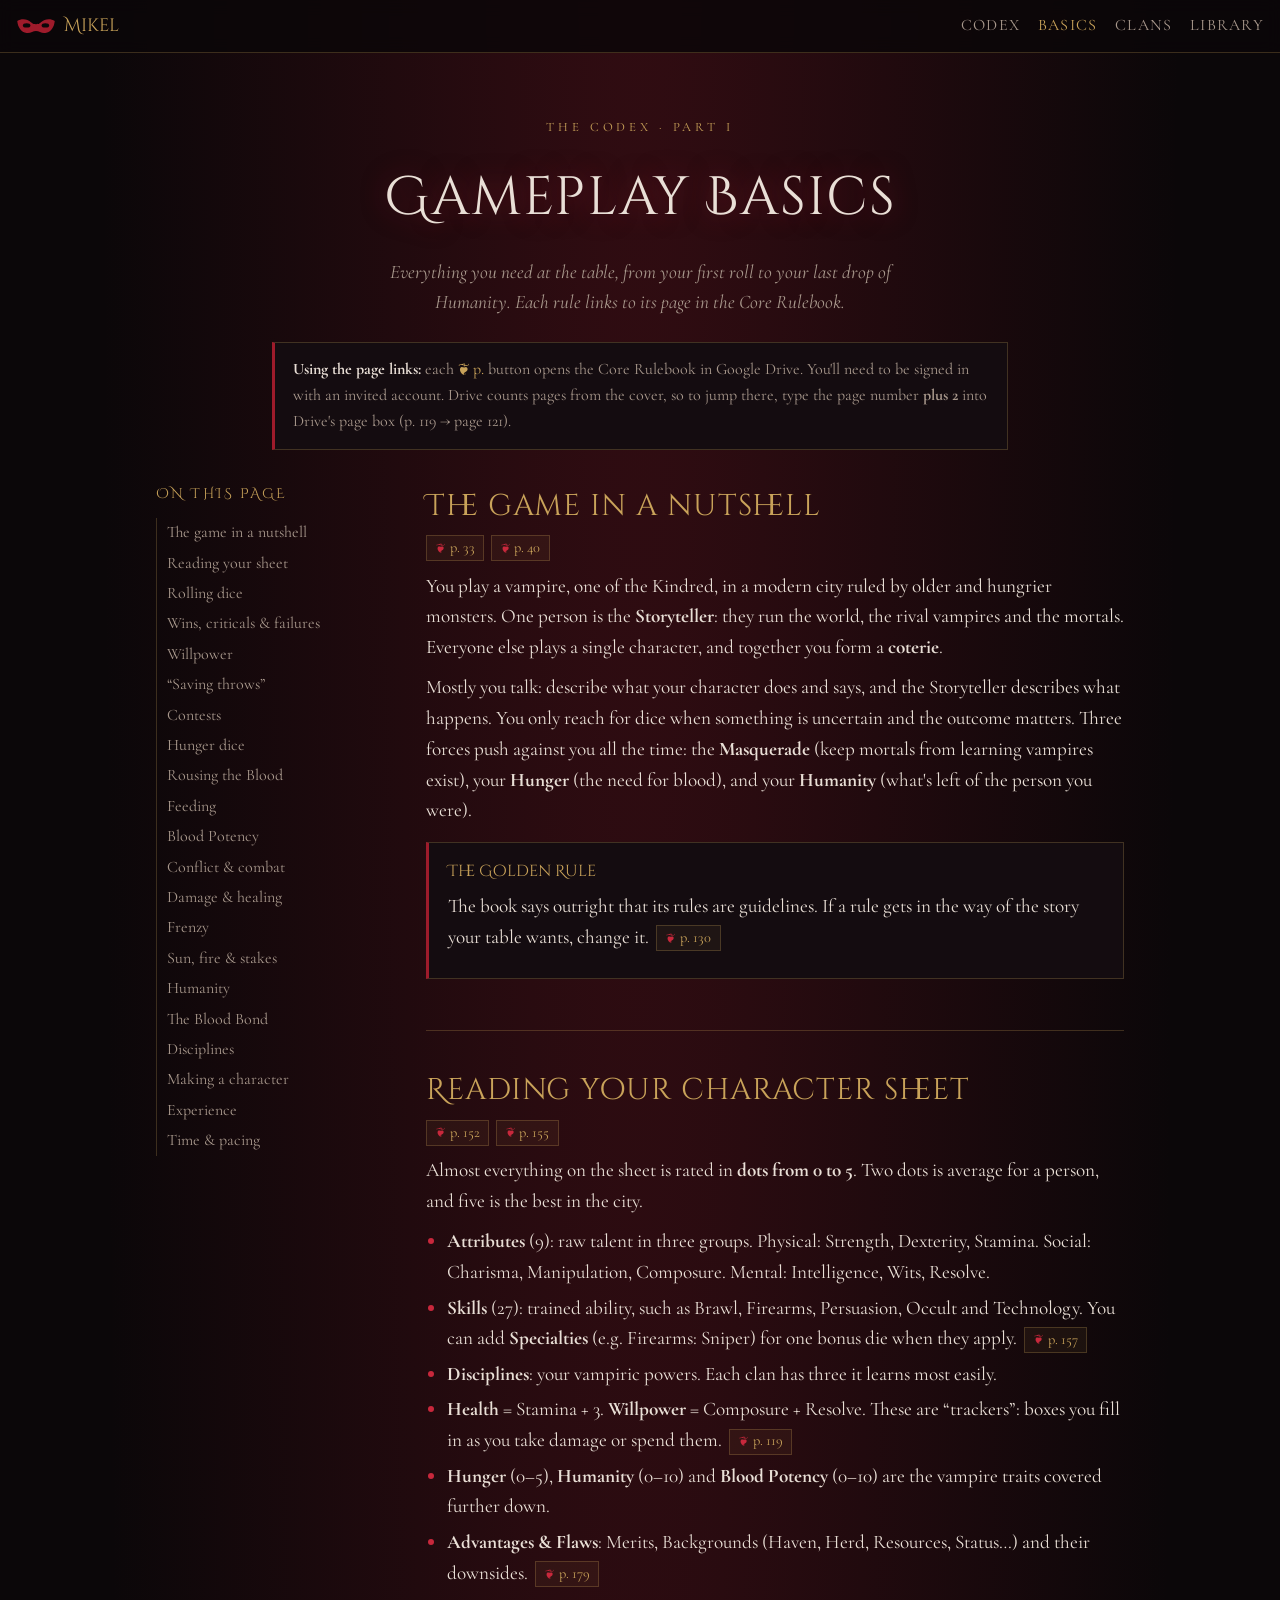
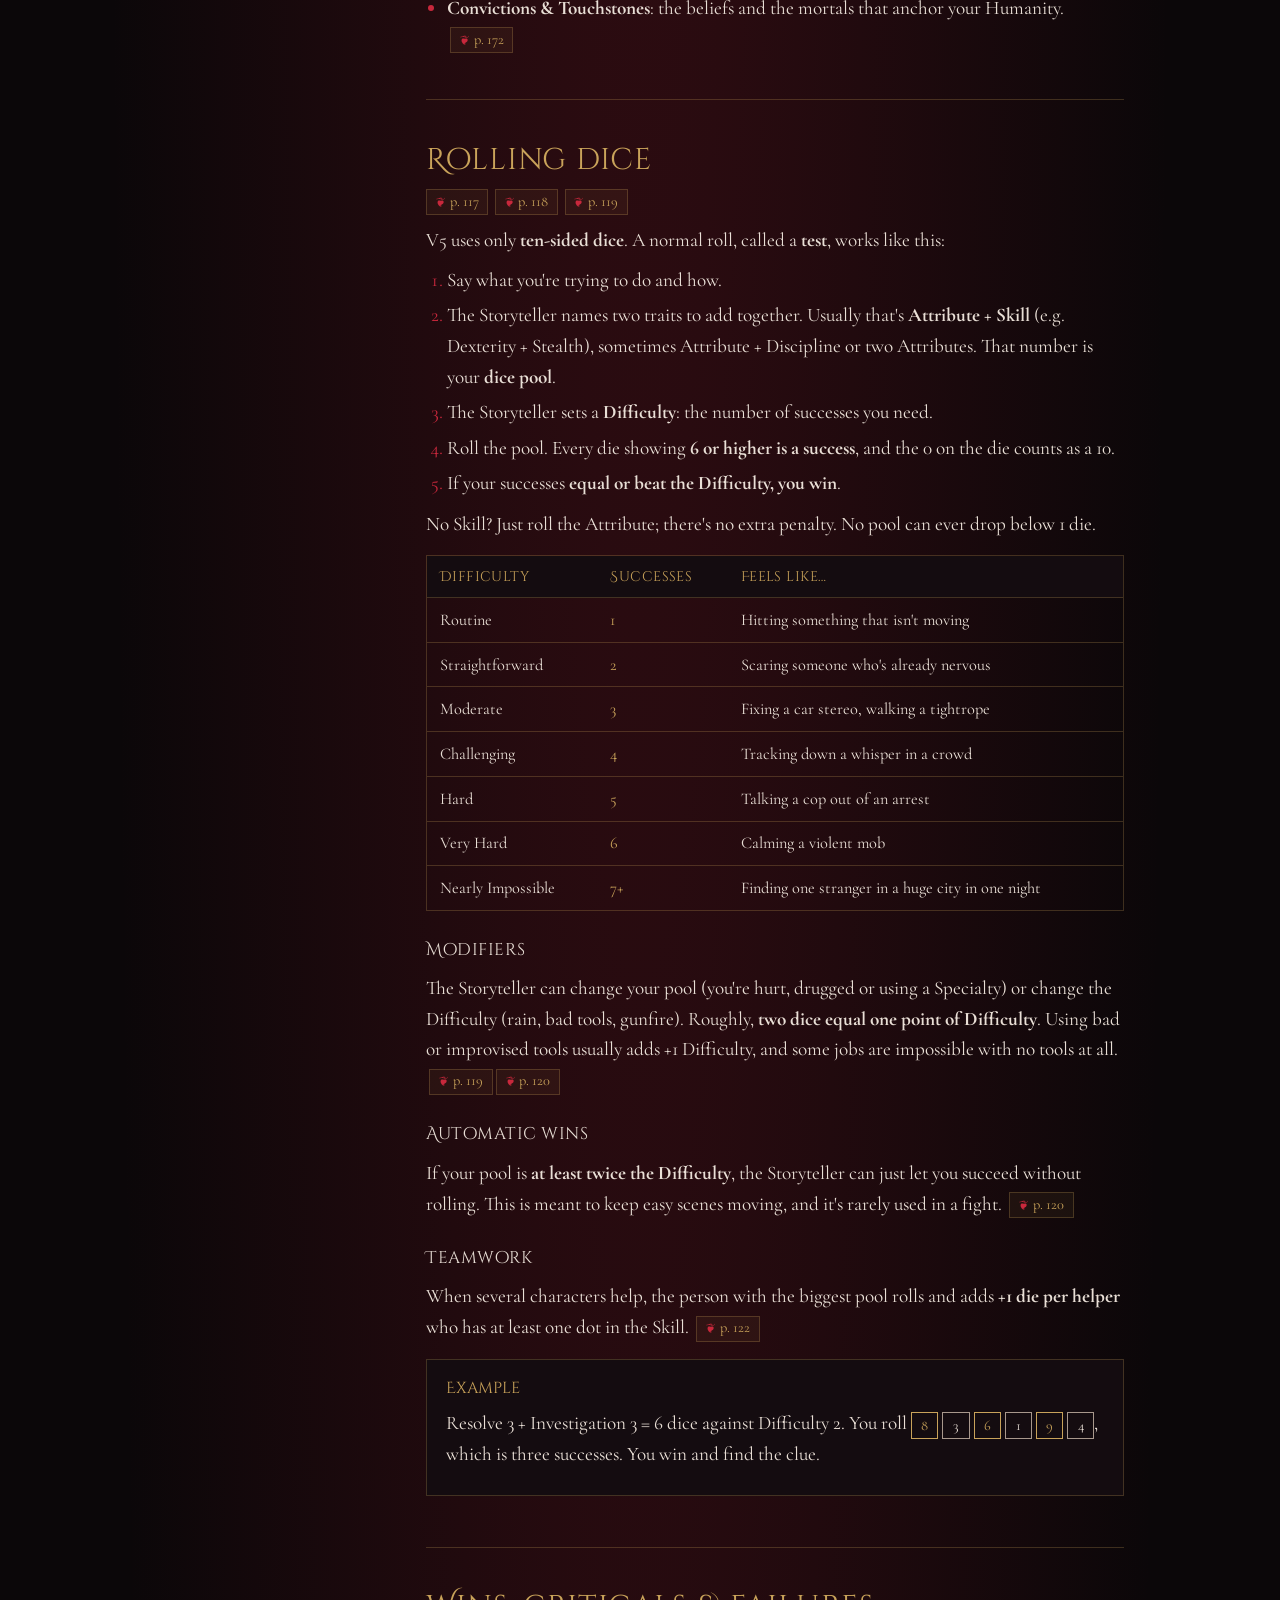
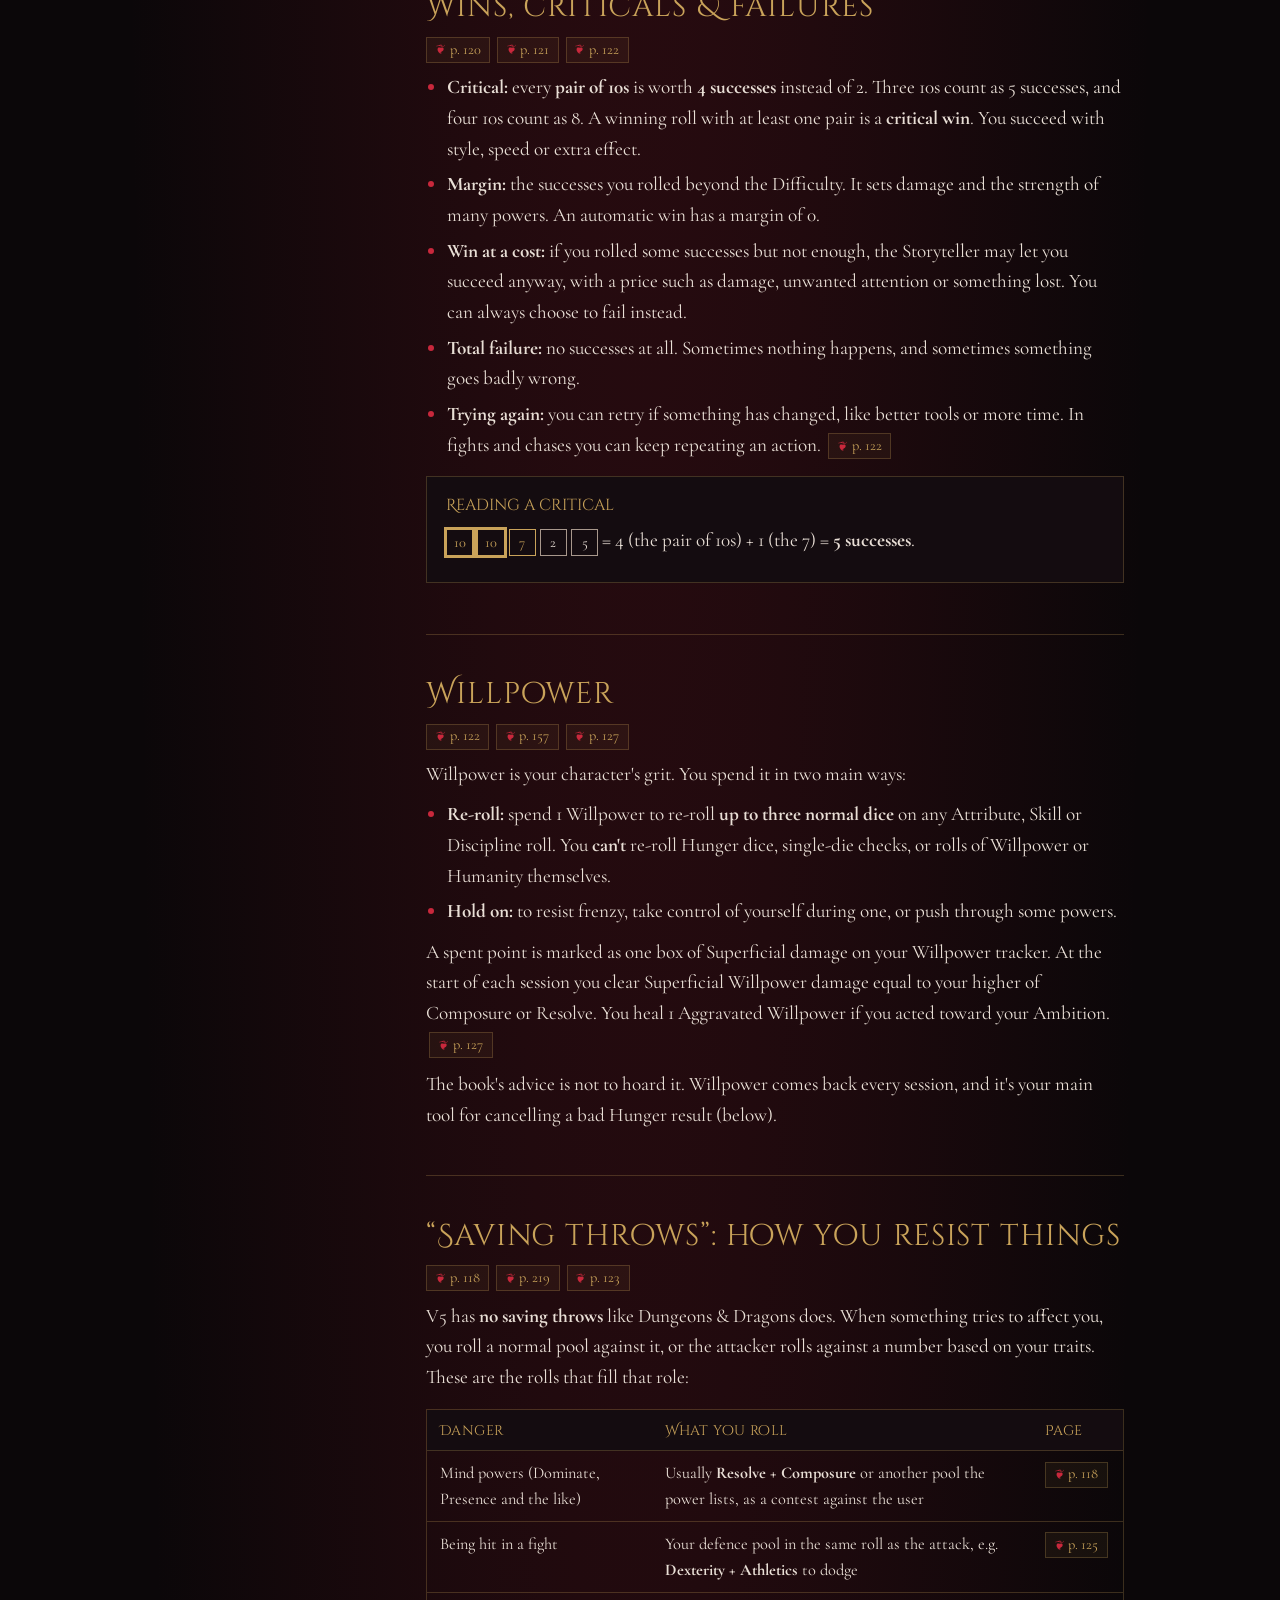
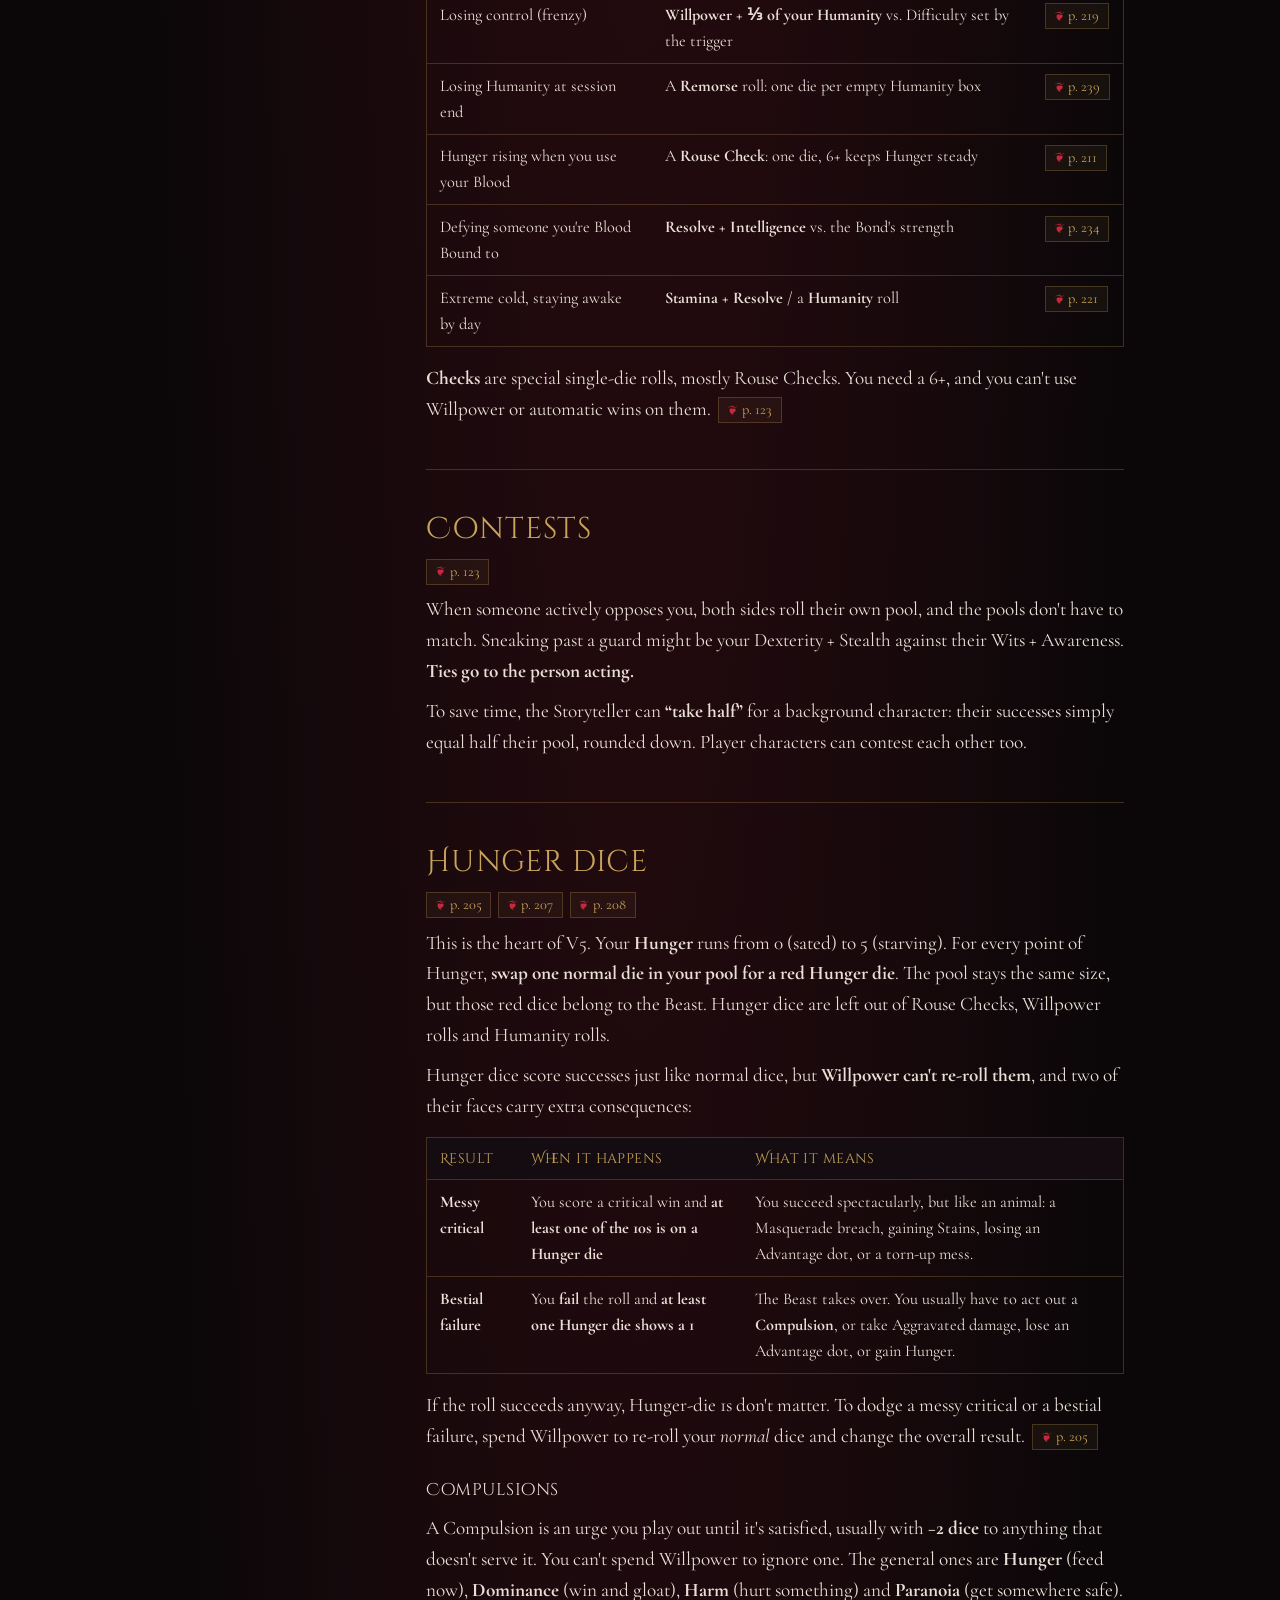
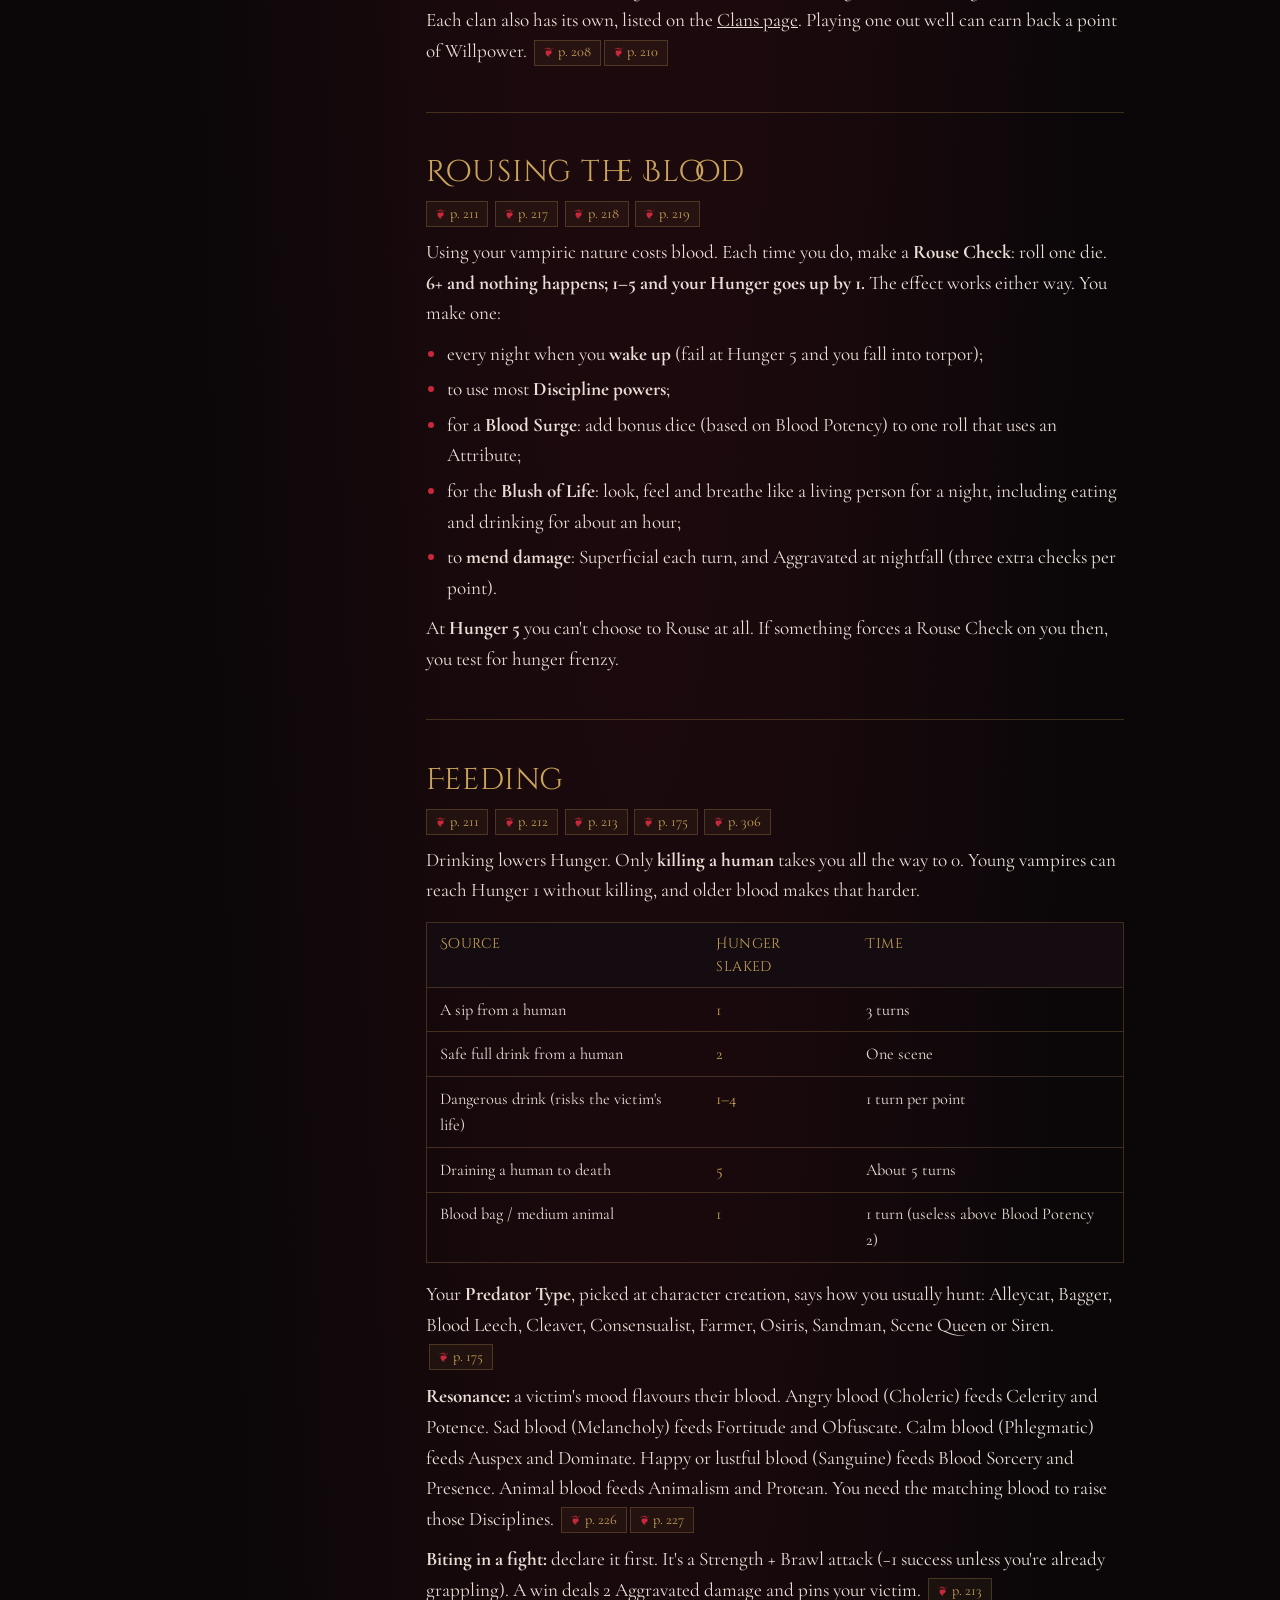
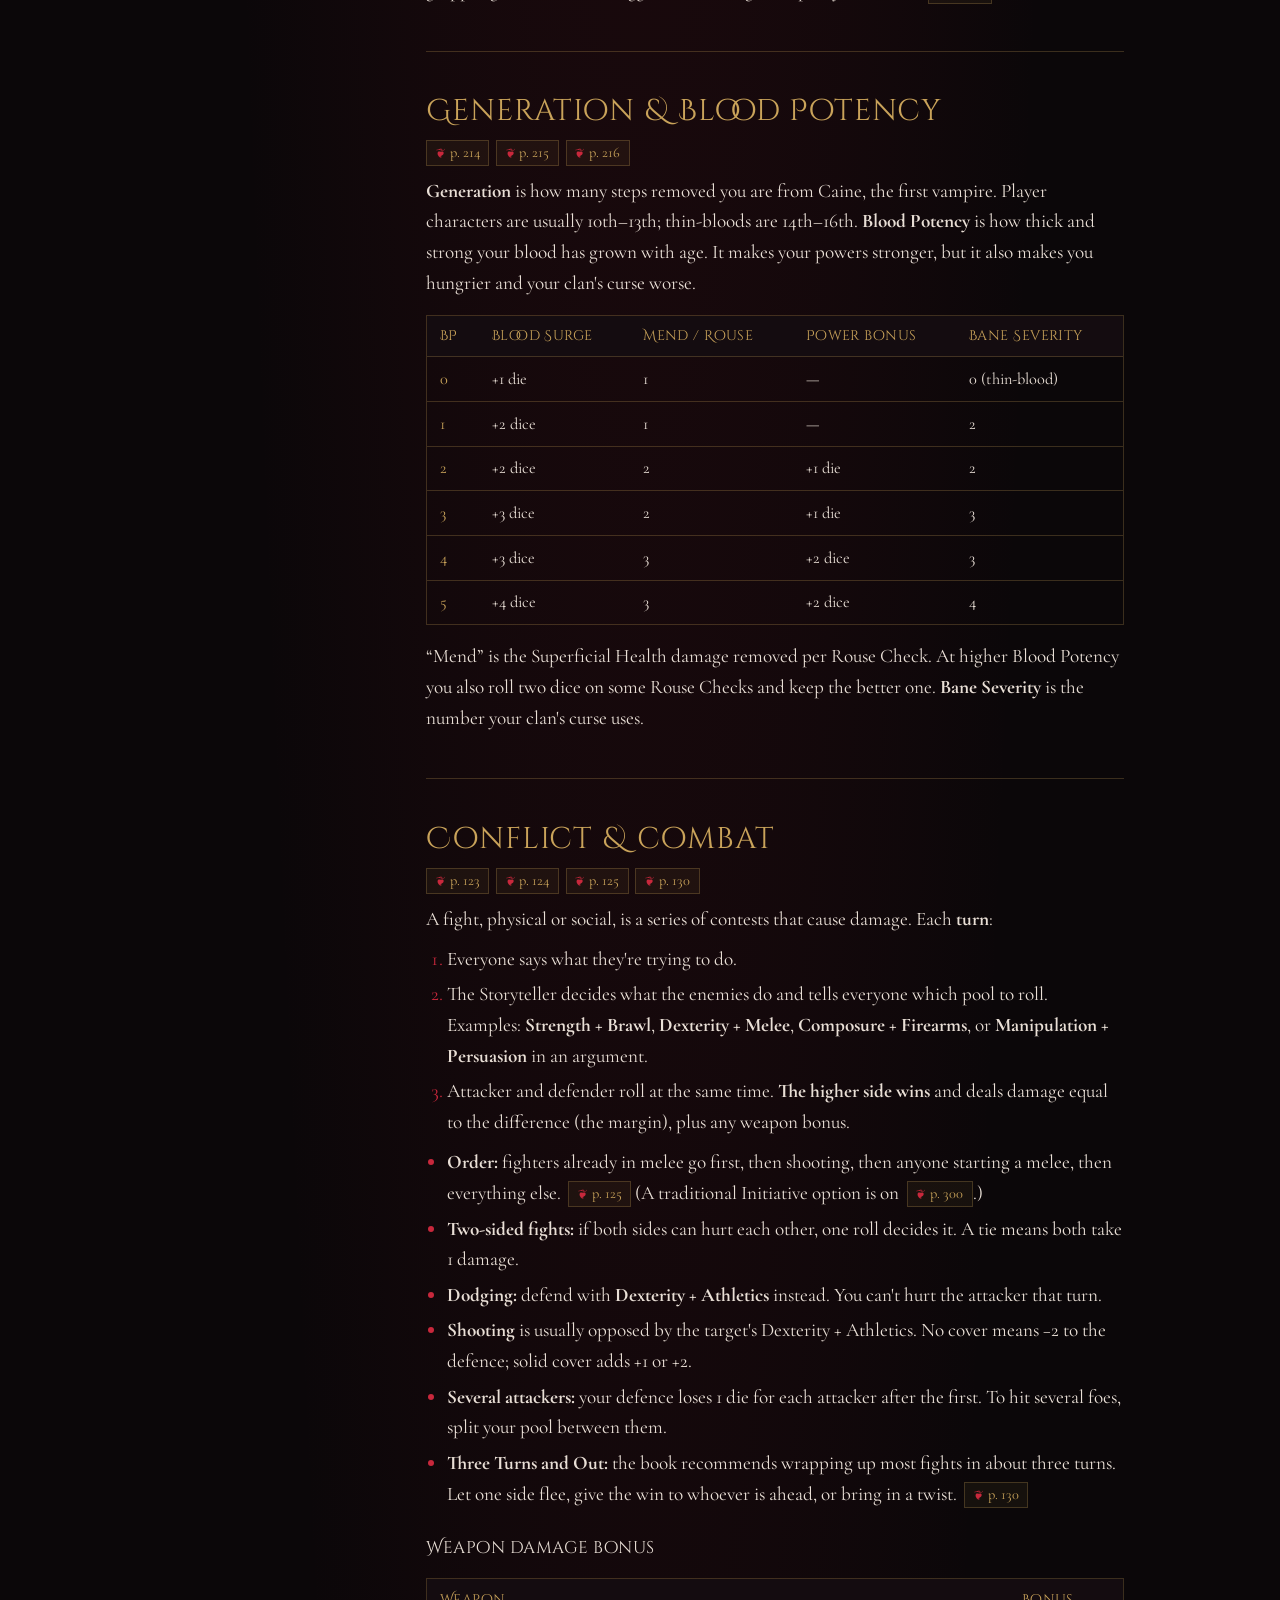
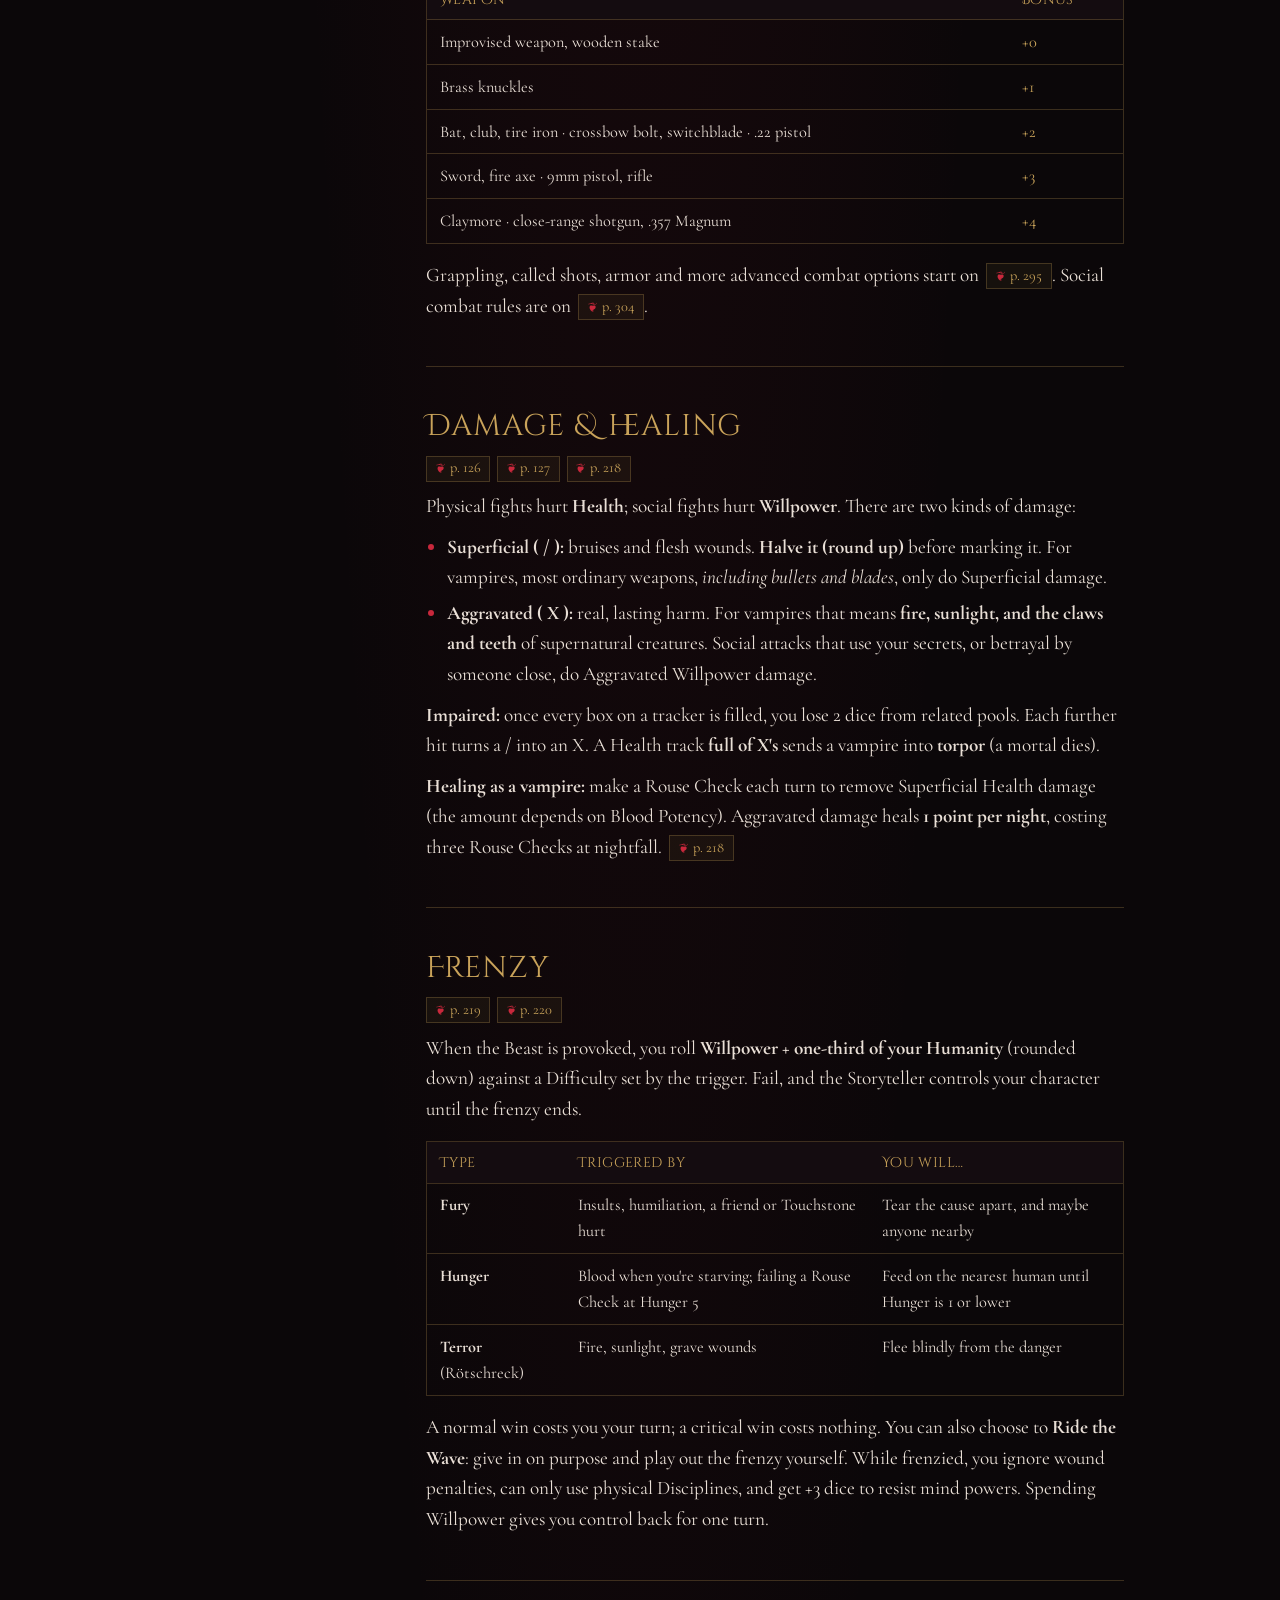
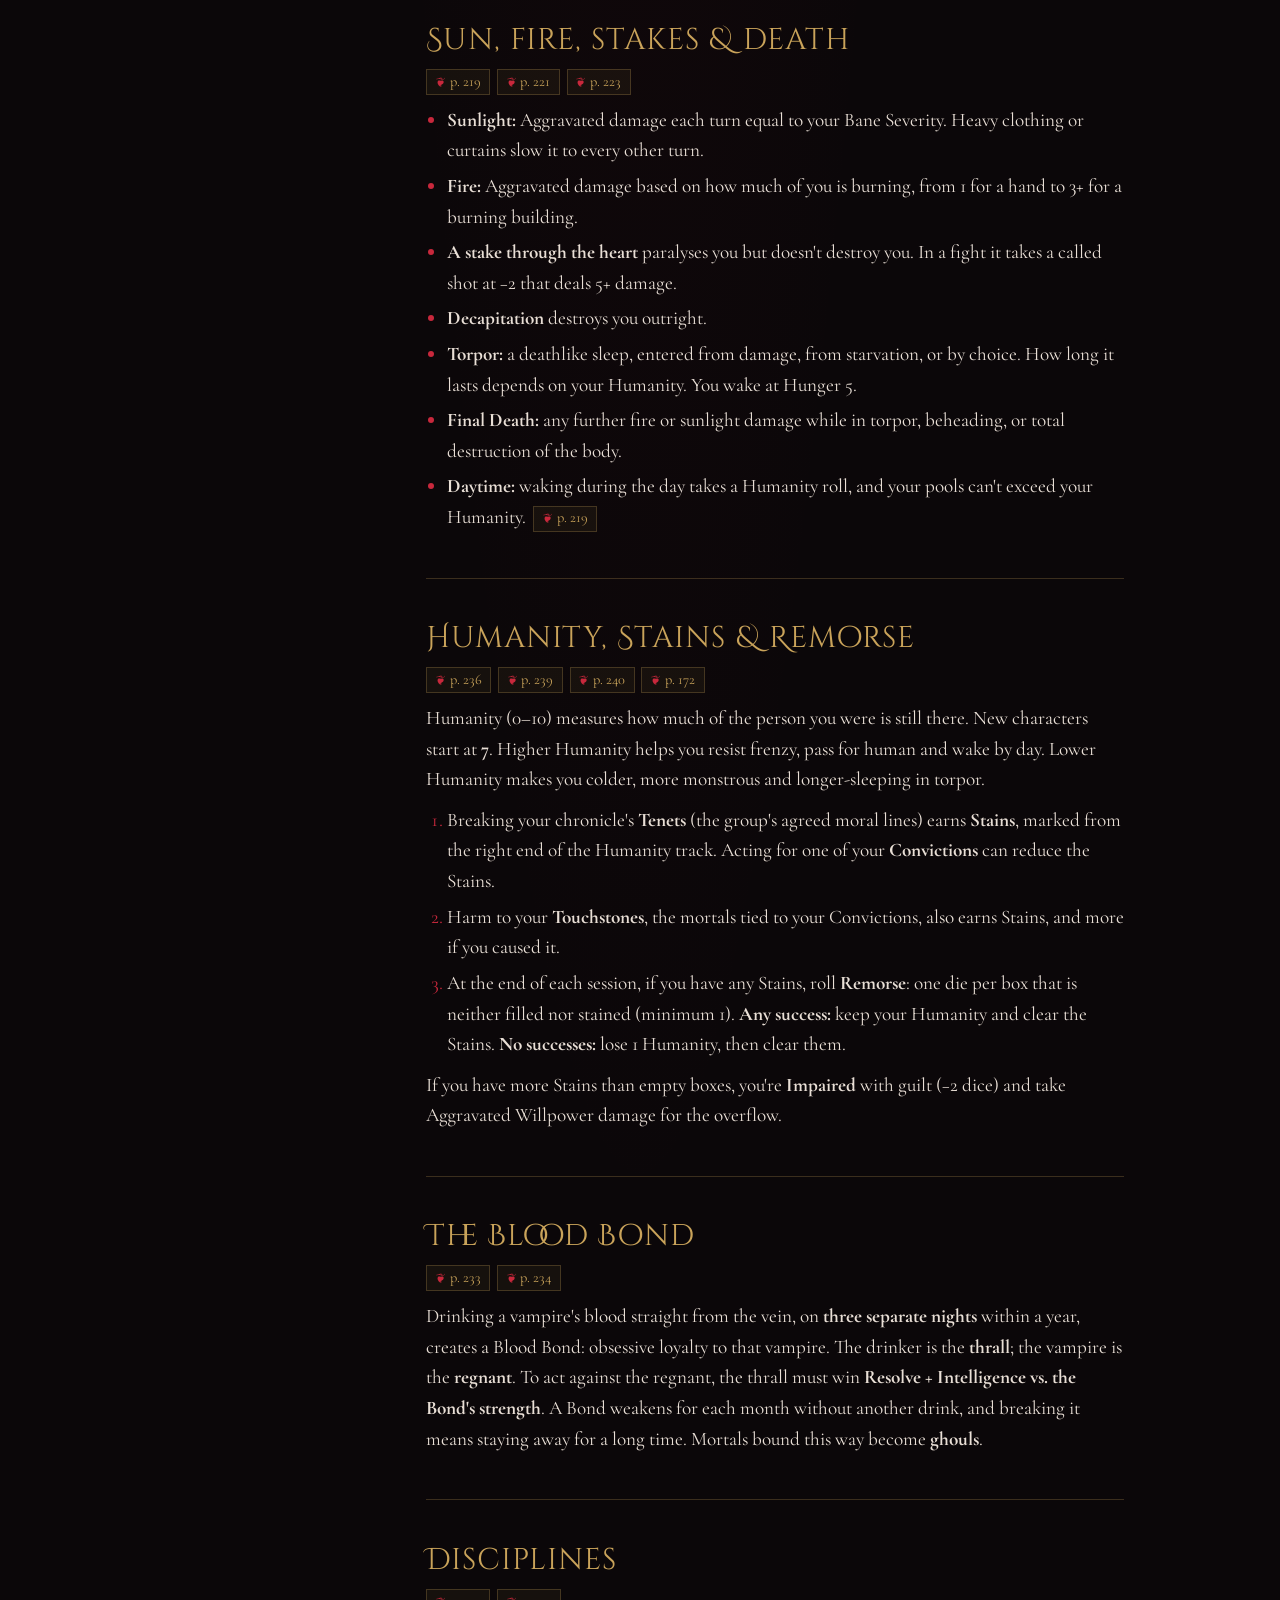
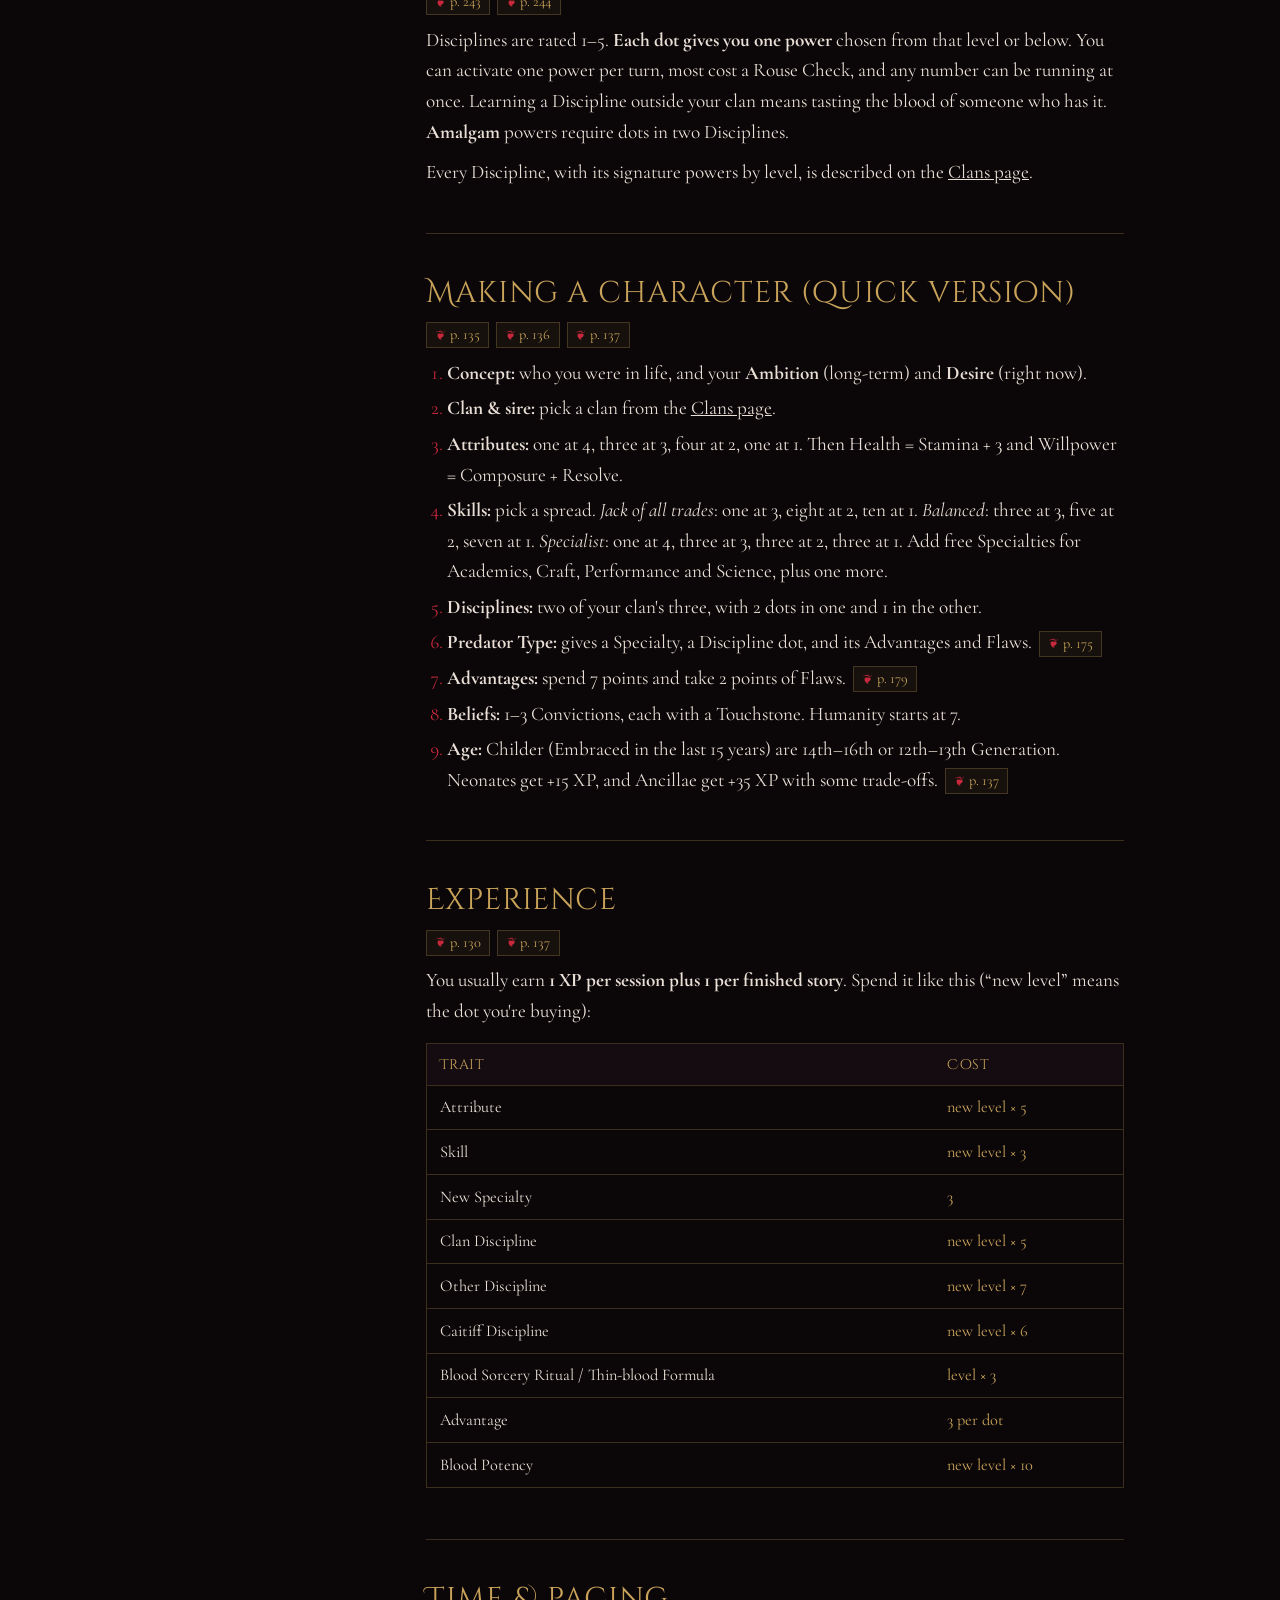
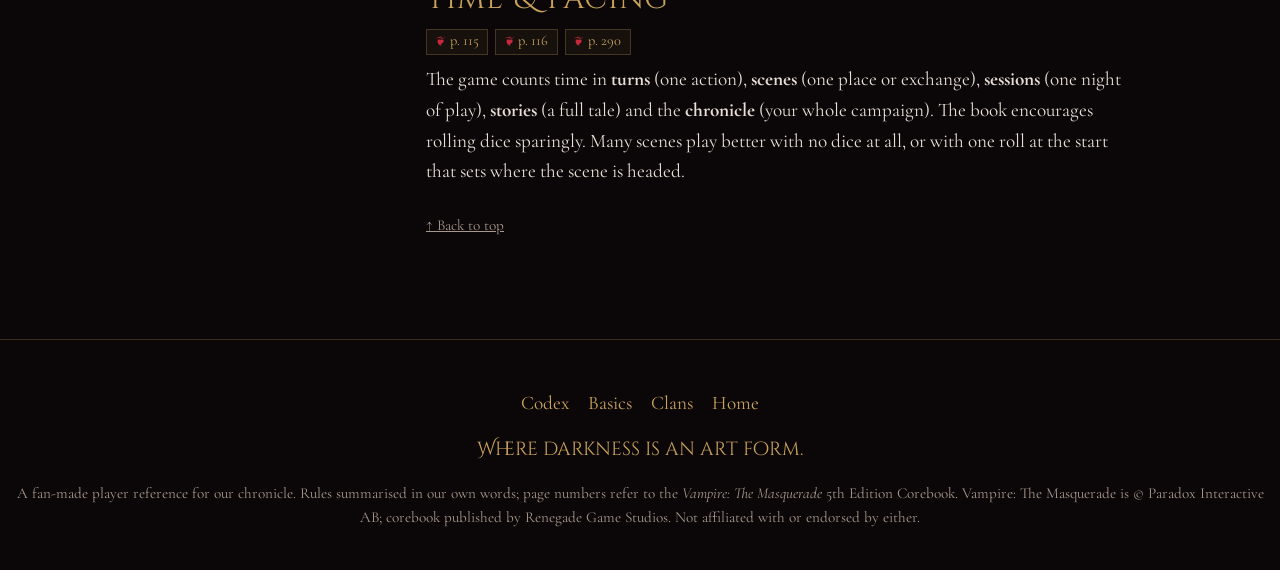
==== commit febe8c4a: "Add Reference Library with rulebook and character sheet Drive links Co-Authored-By: Claude Opus 5.5 " ====
--- a/basics/index.html
+++ b/basics/index.html
@@ -23,7 +23,7 @@
     <a href="/codex/">Codex</a>
     <a href="/basics/" aria-current="page">Basics</a>
     <a href="/clans/">Clans</a>
-    <a href="/#rulebook">Rulebook</a>
+    <a href="/#rulebook">Library</a>
   </nav>
 </header>
 
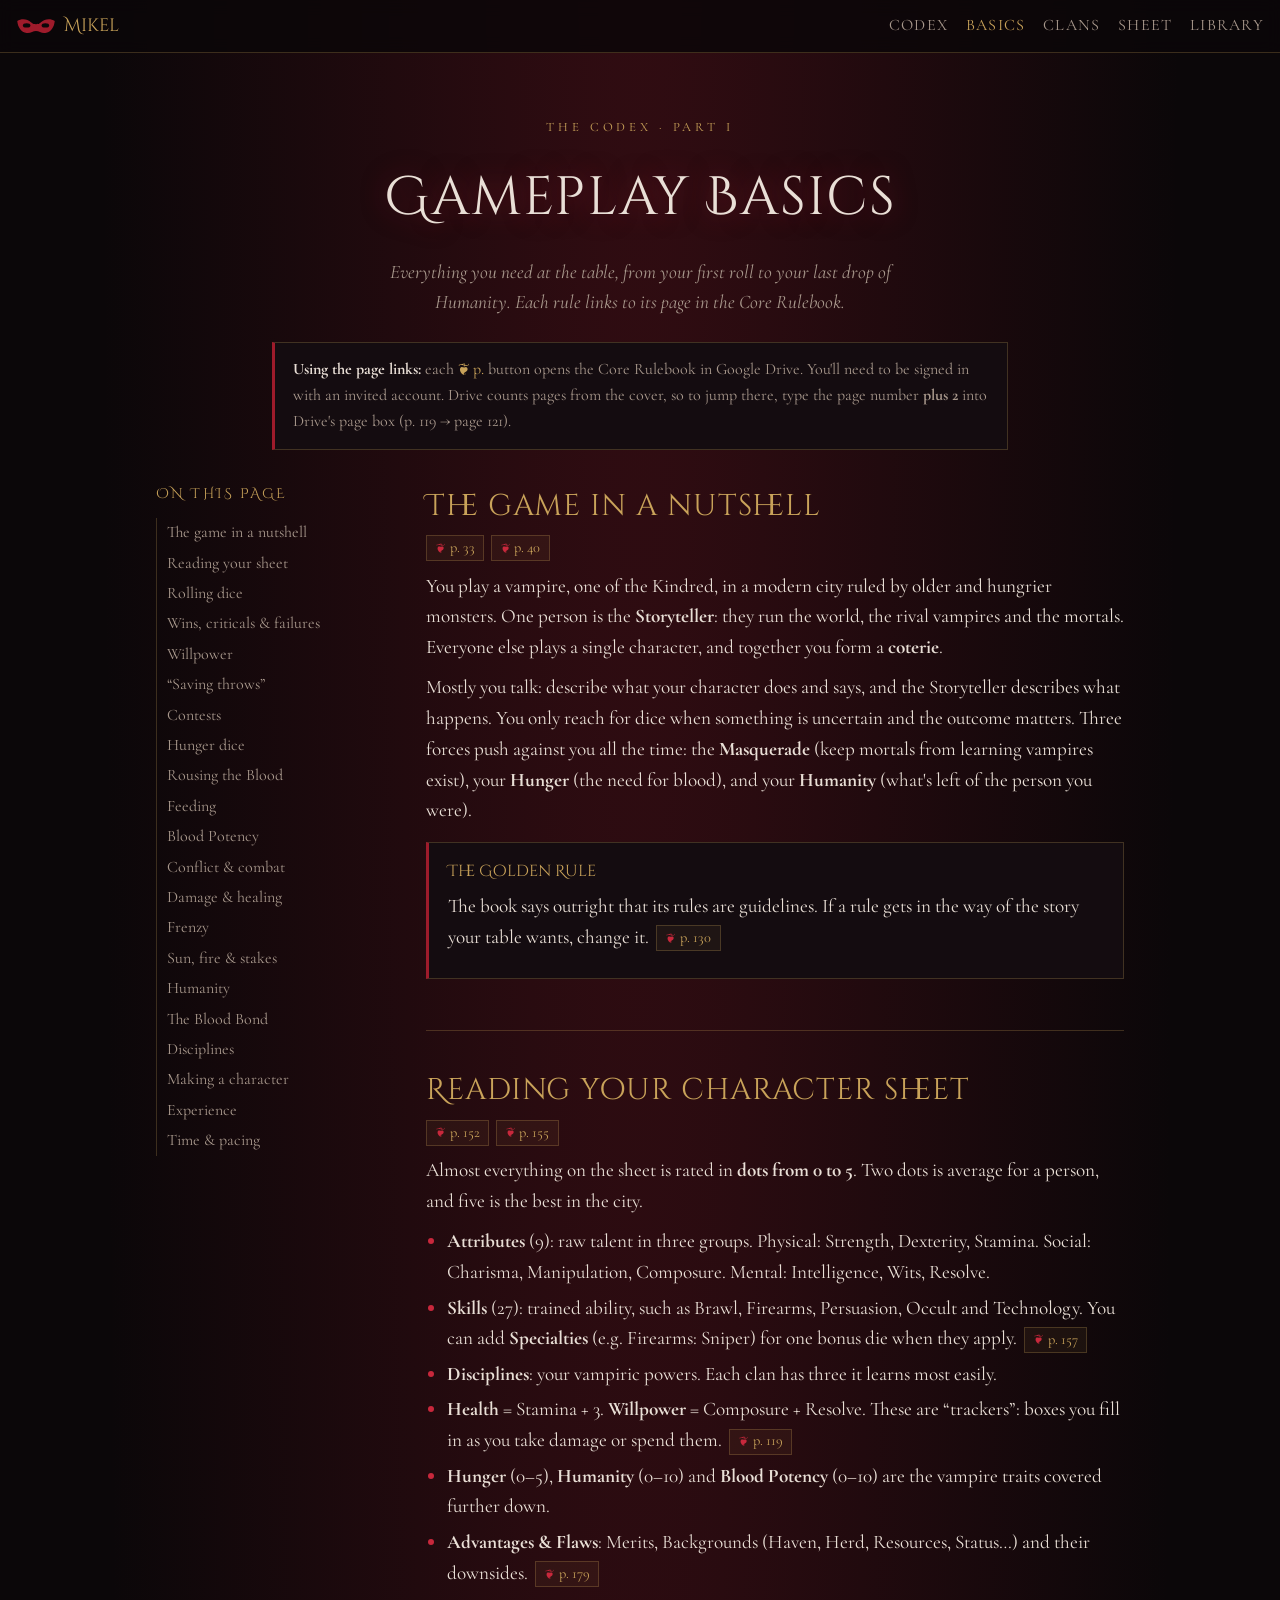
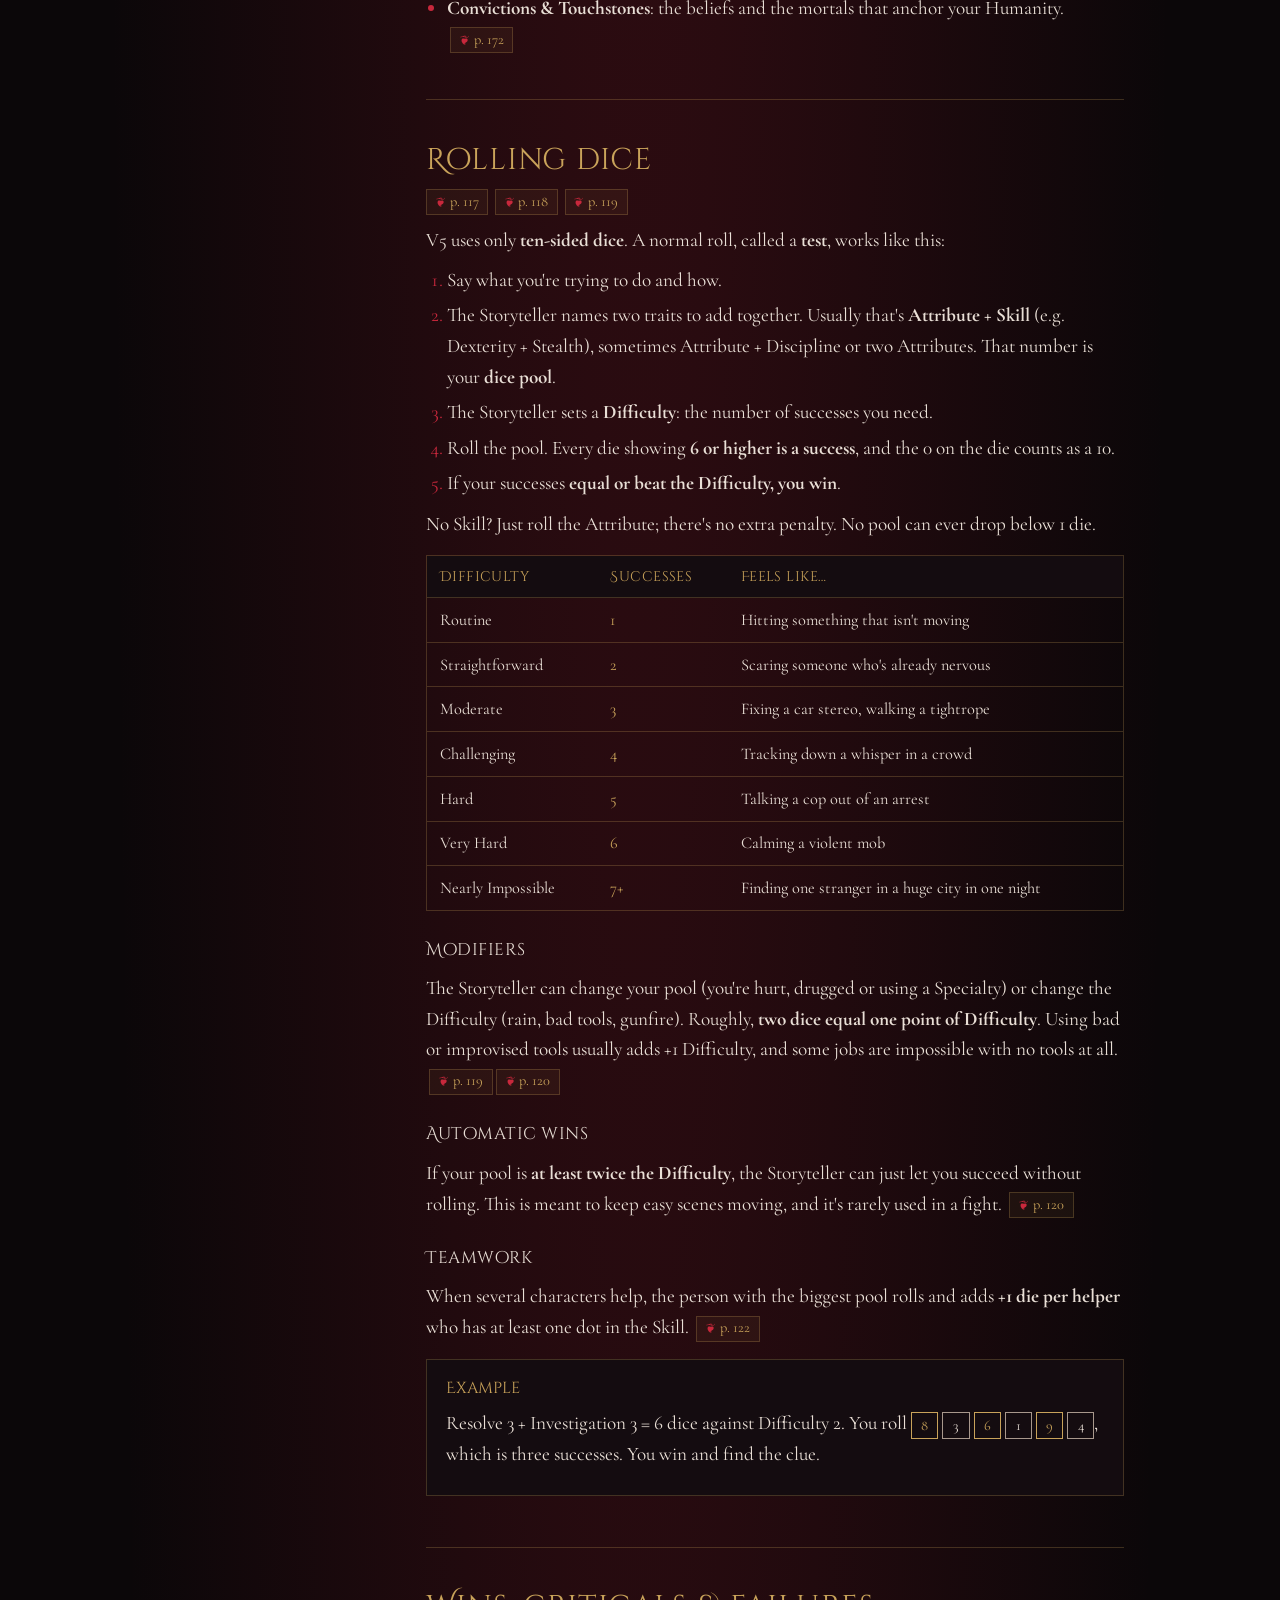
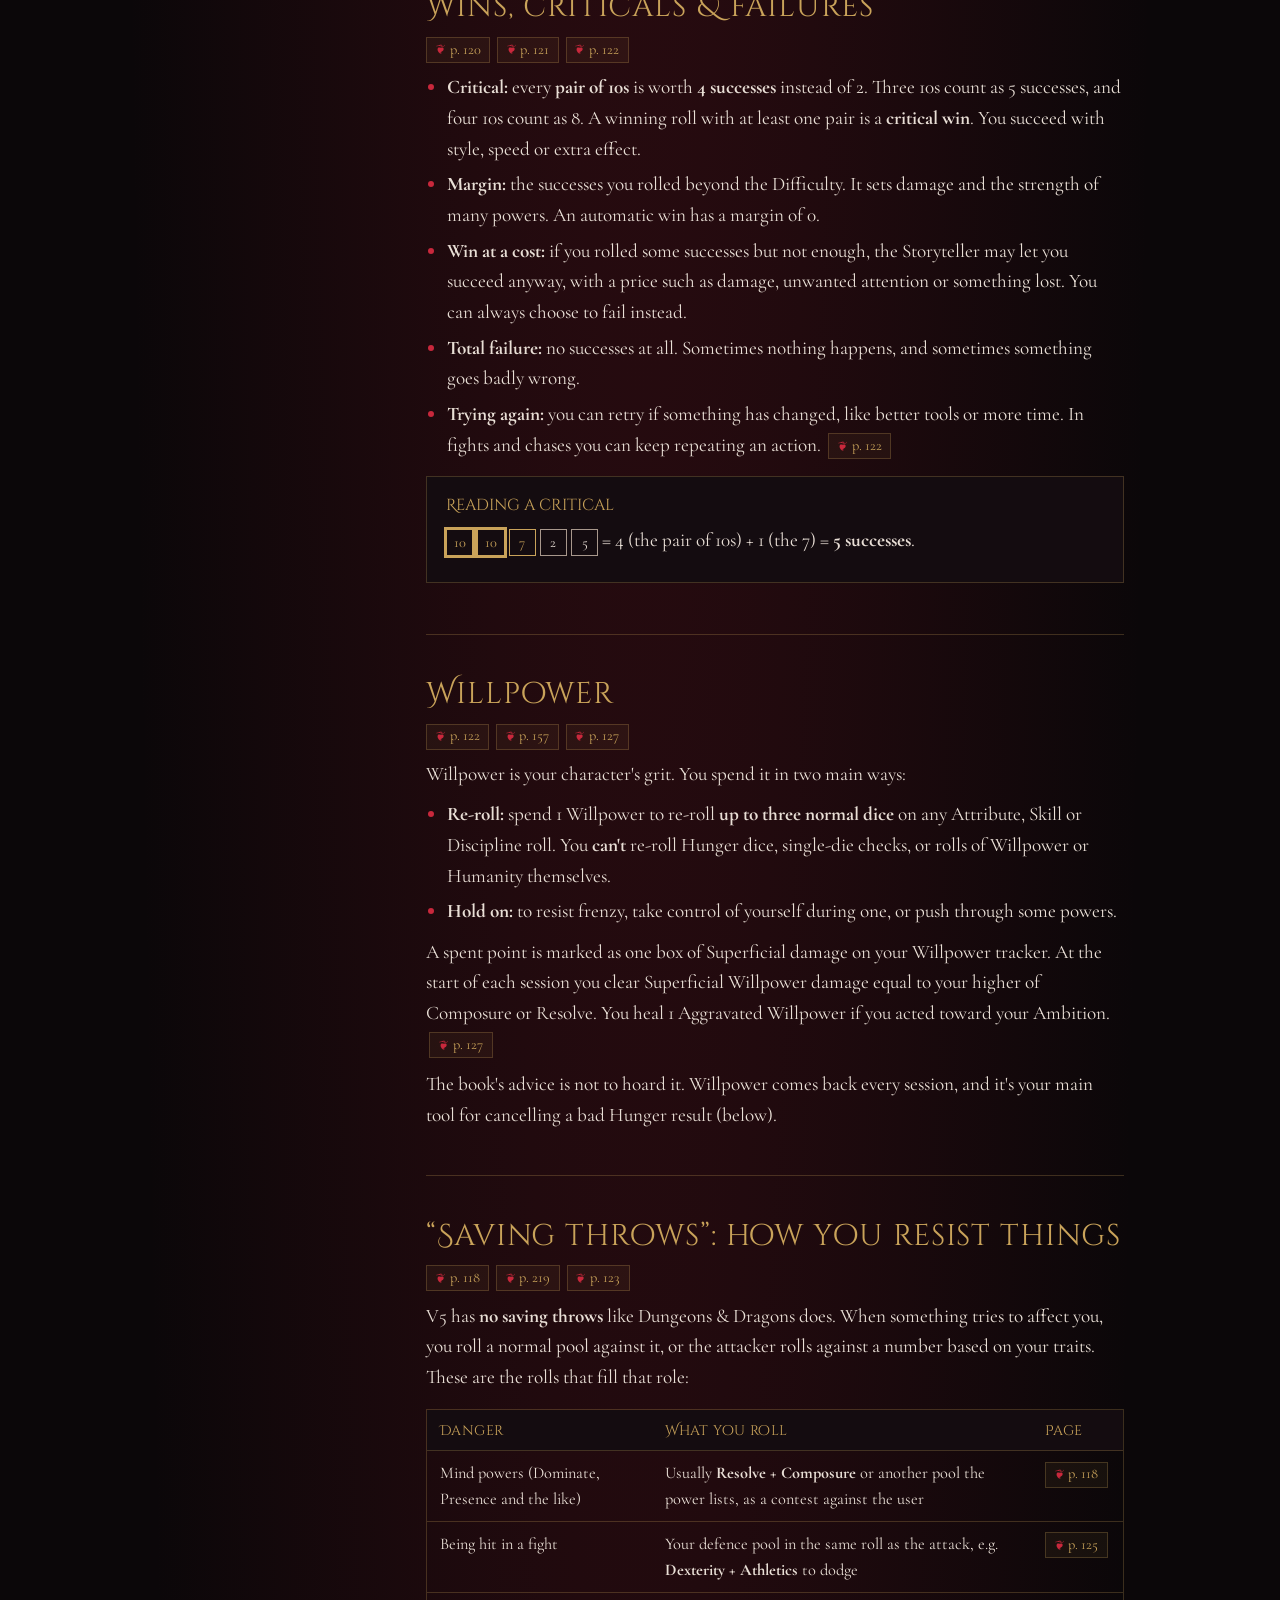
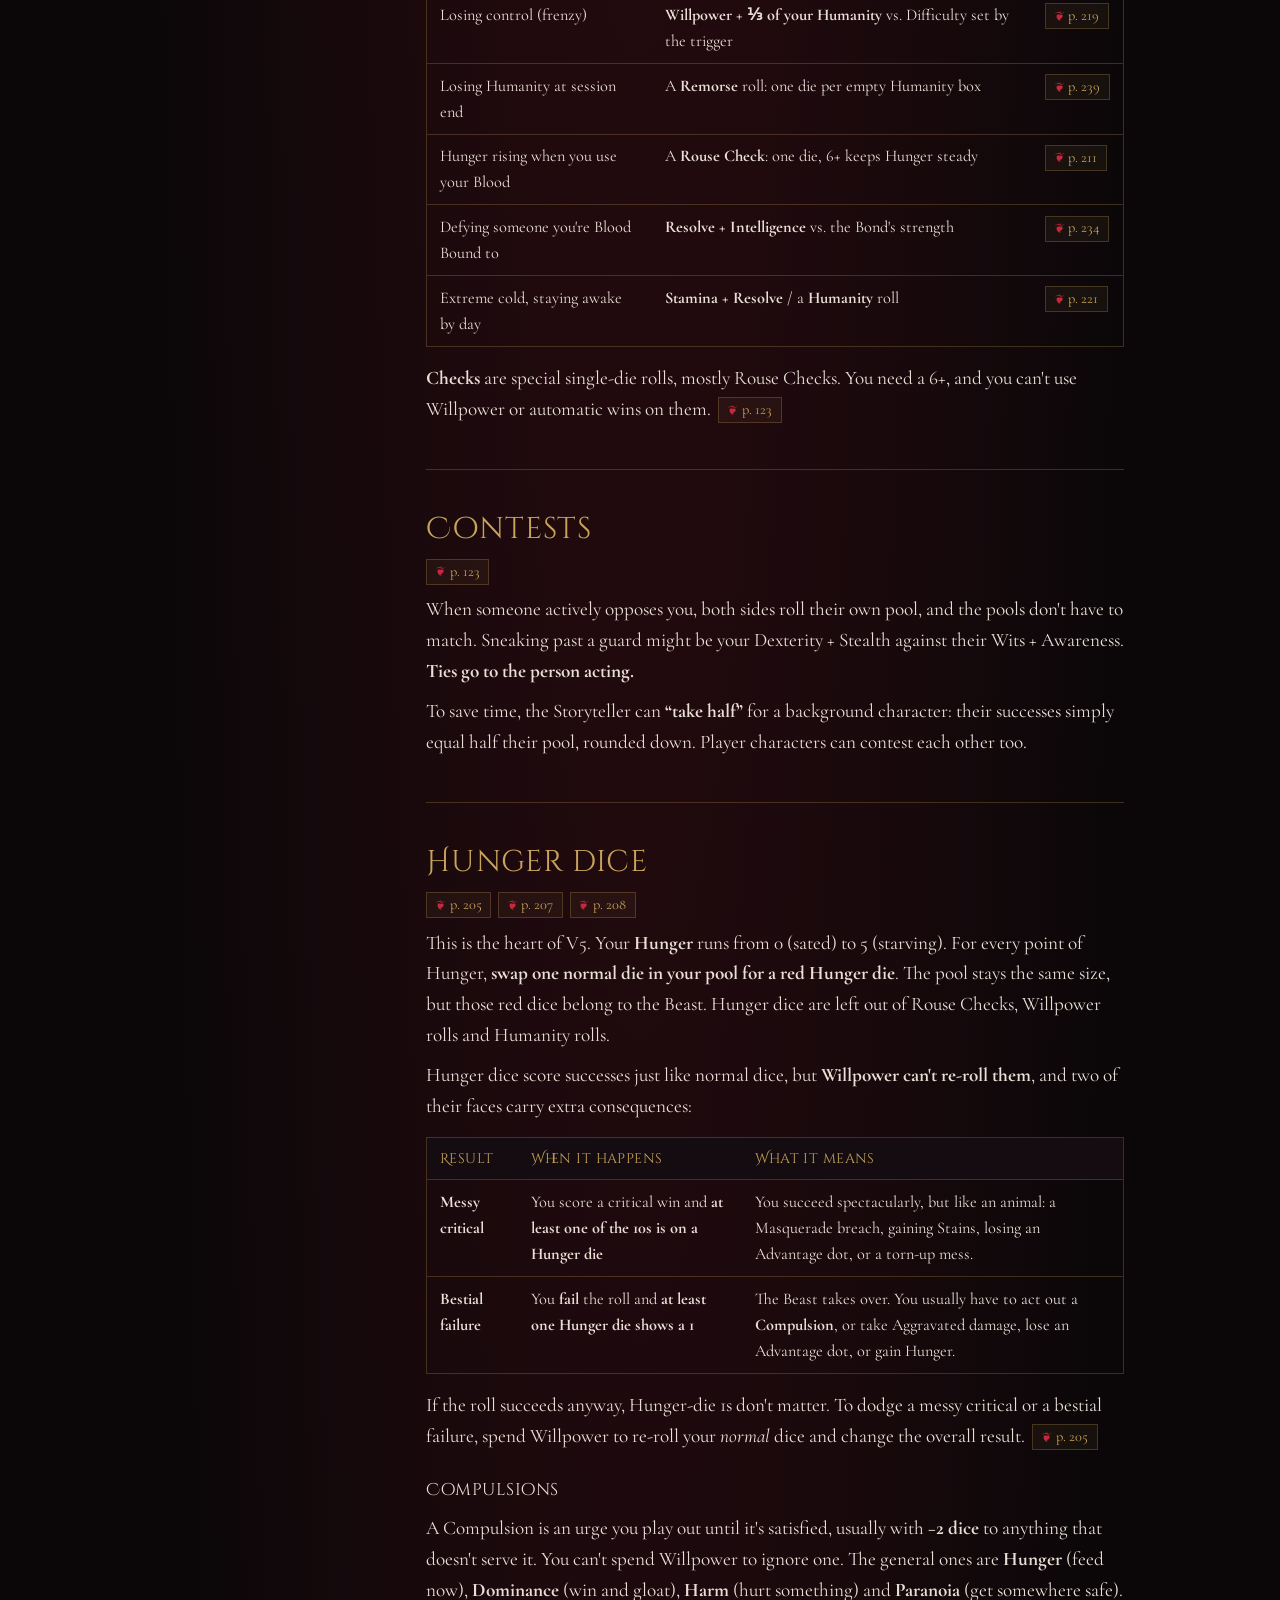
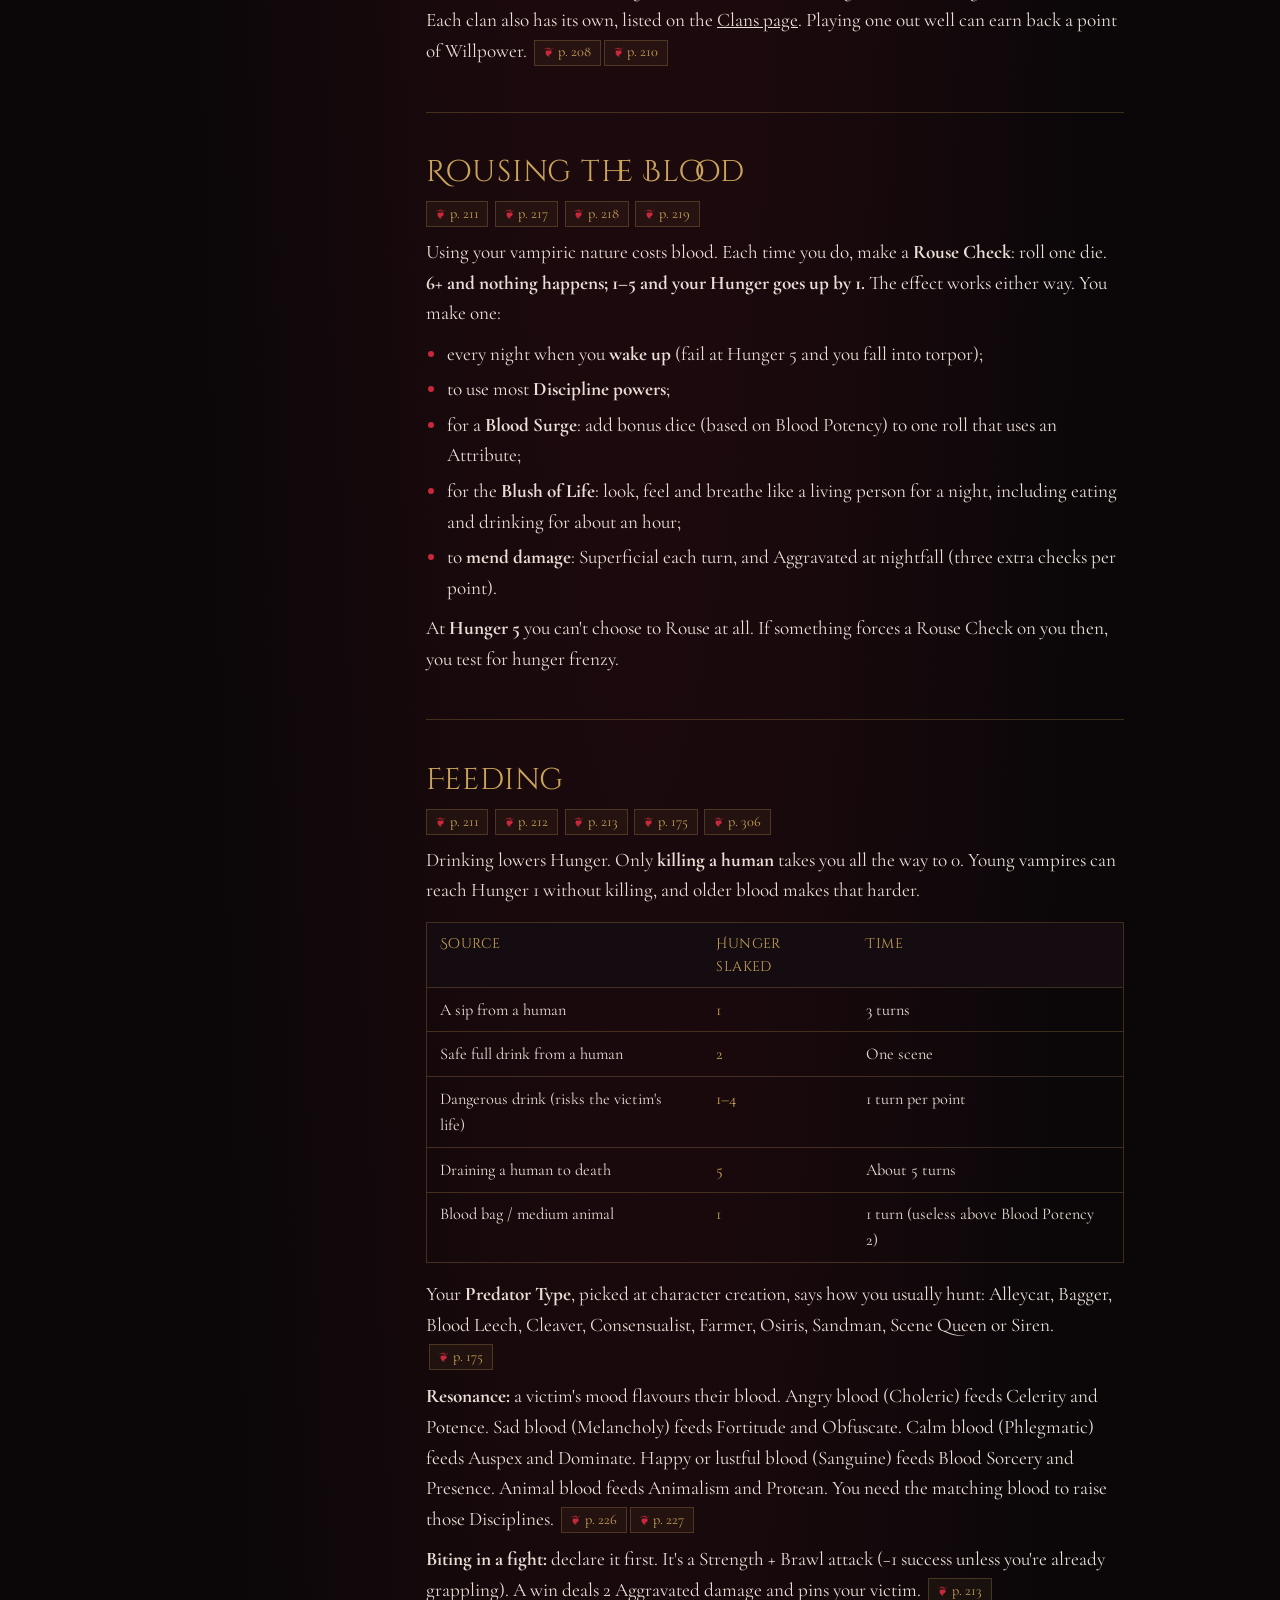
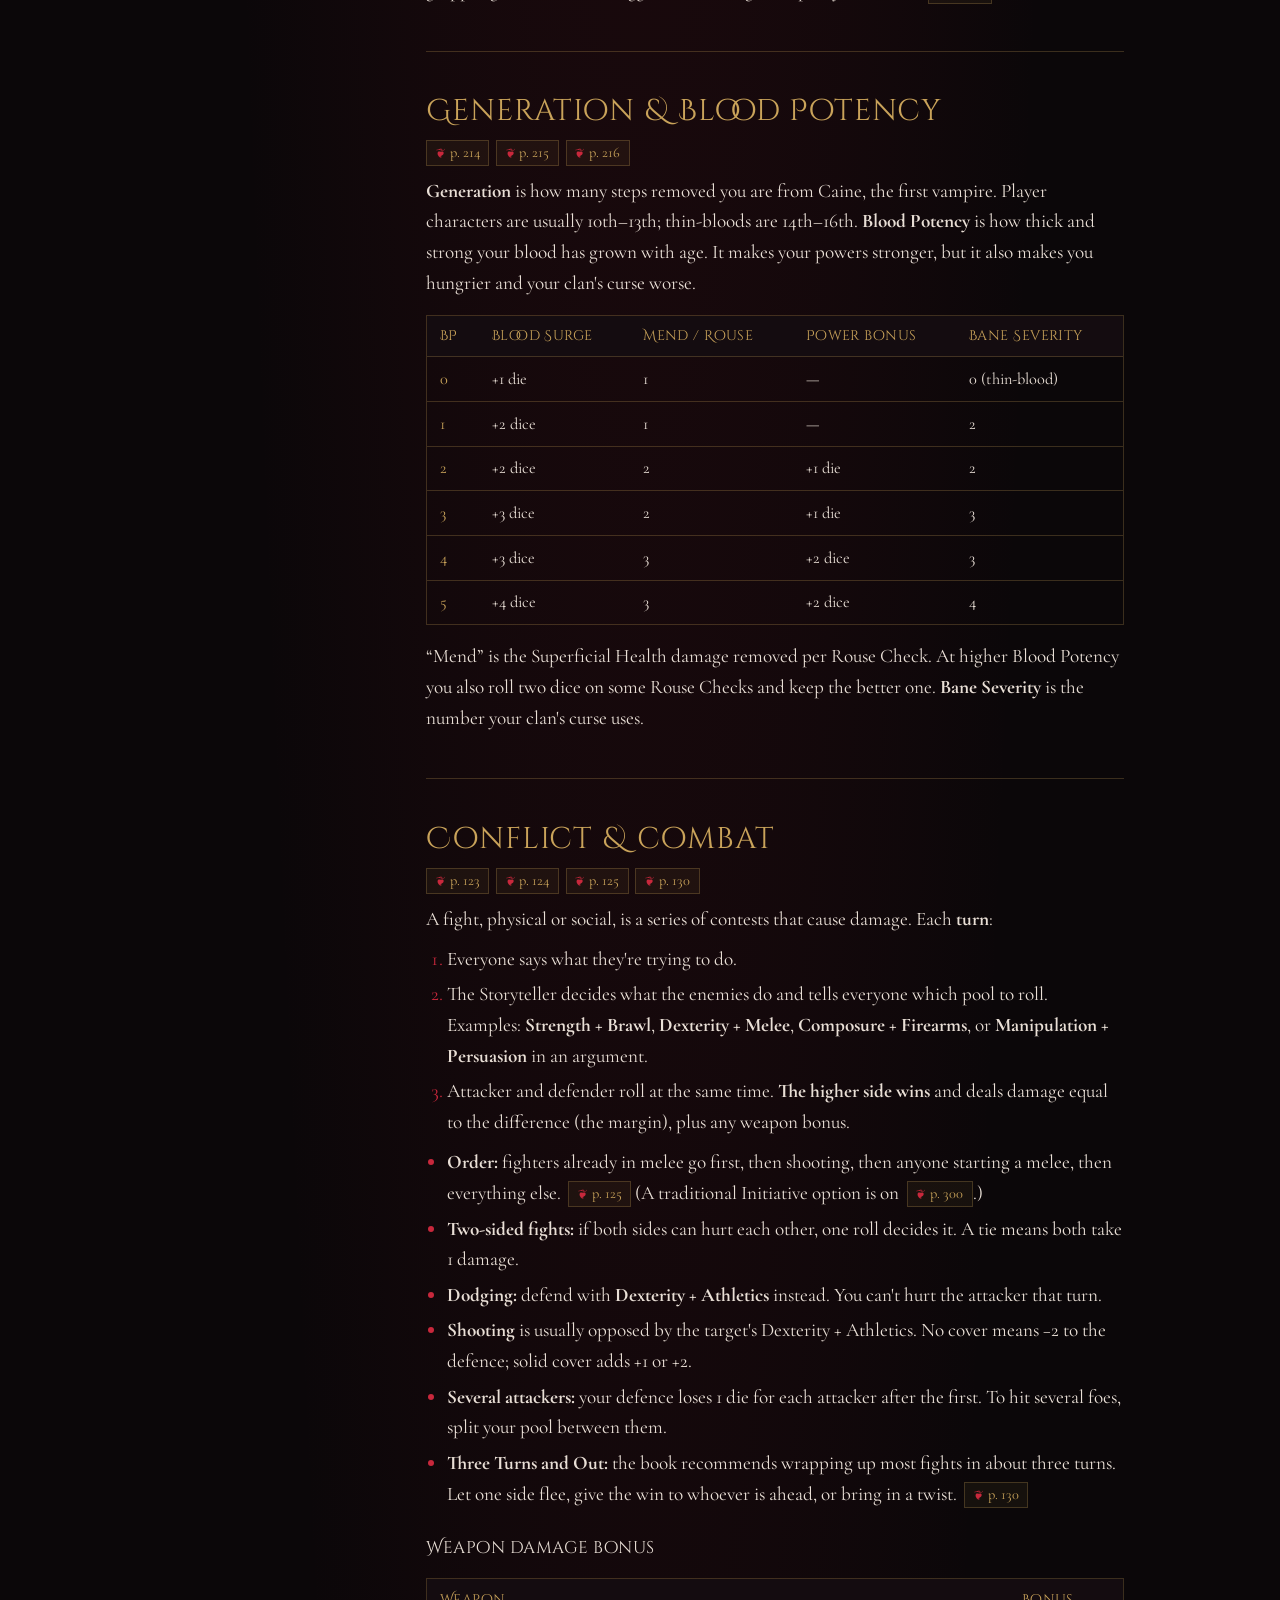
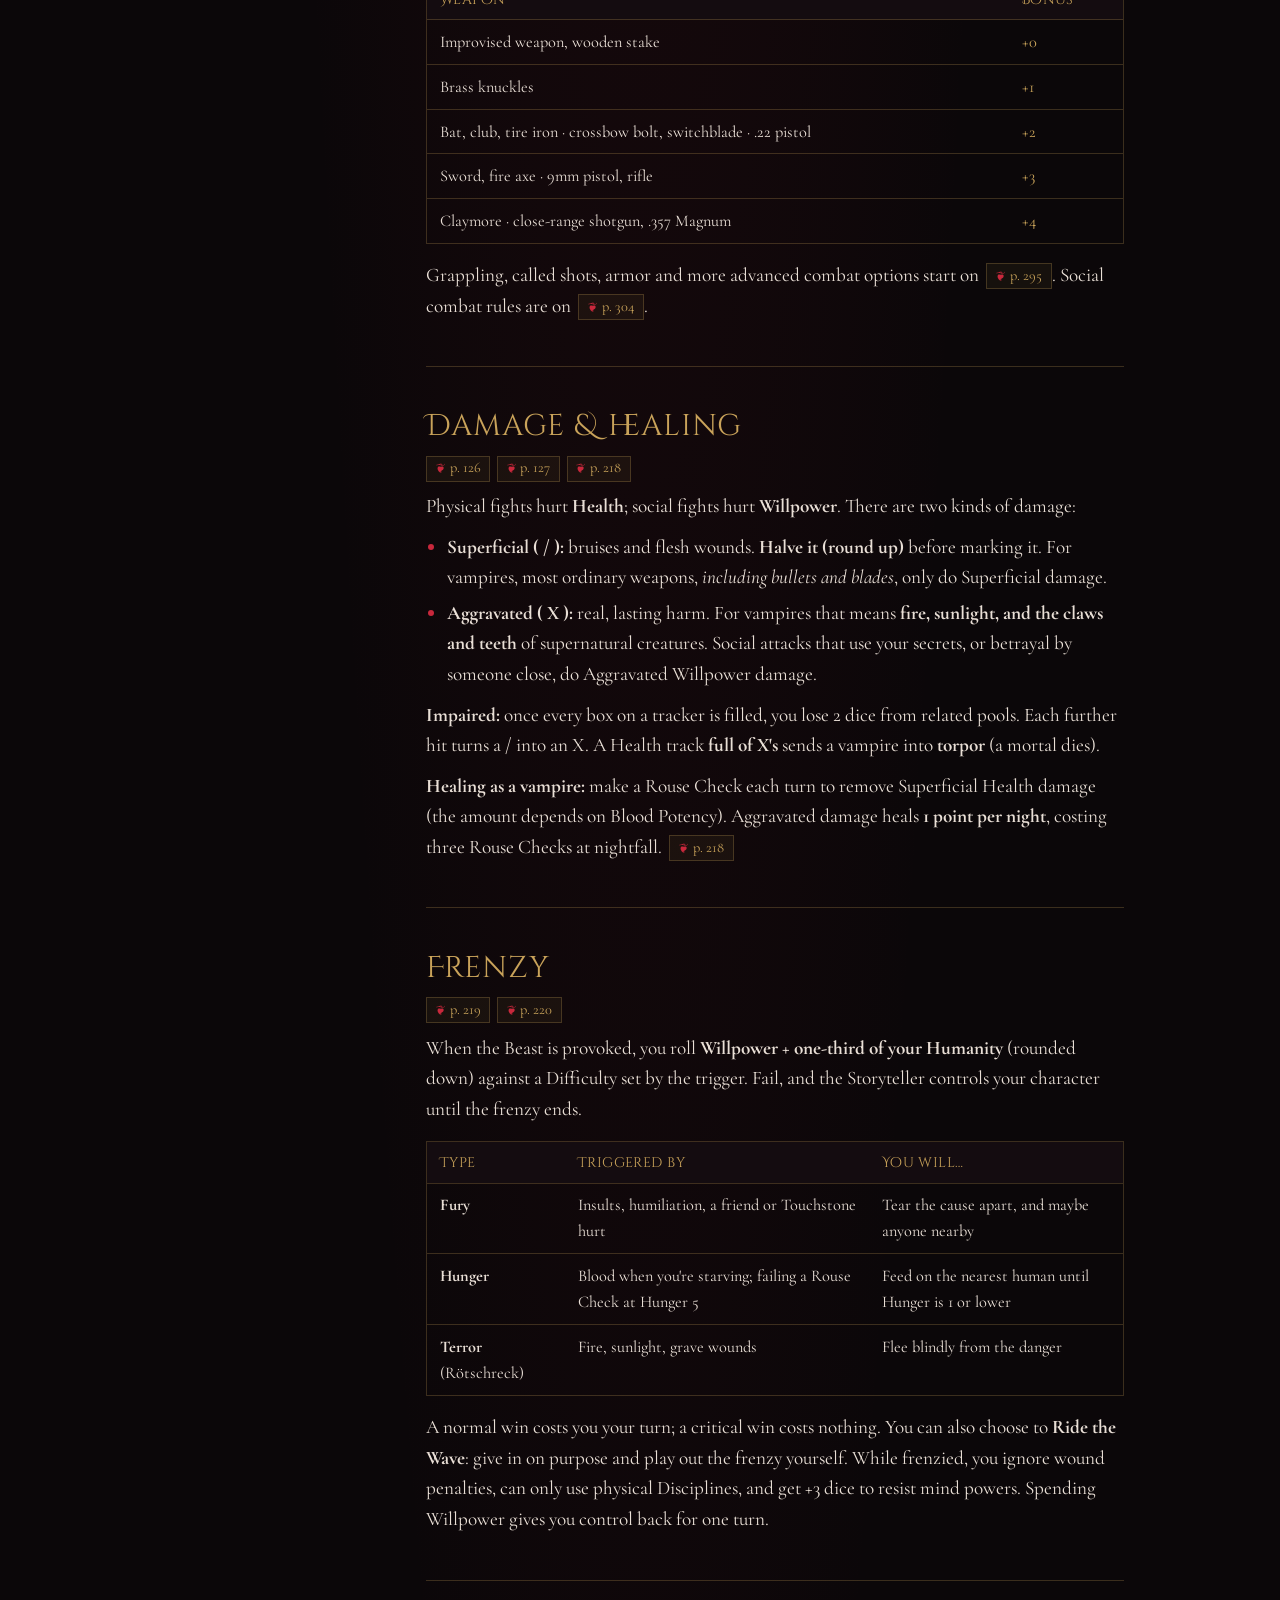
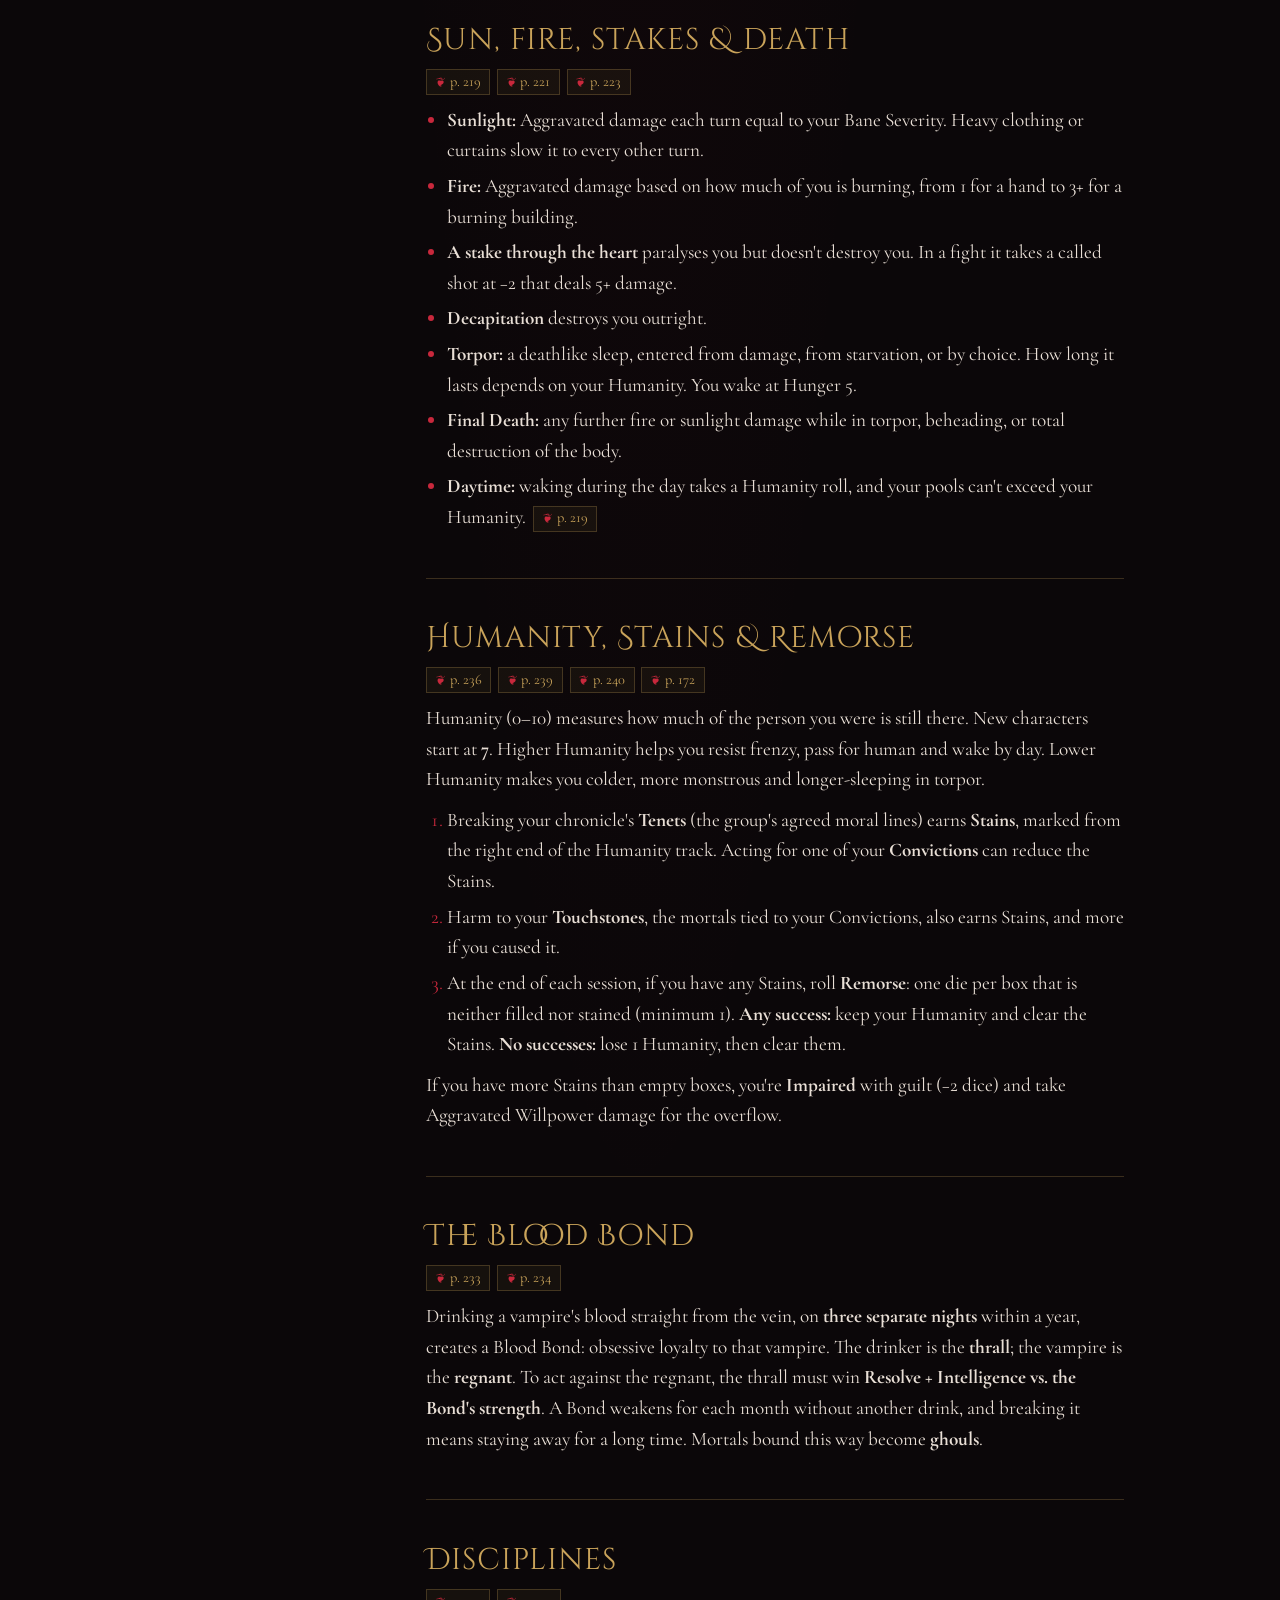
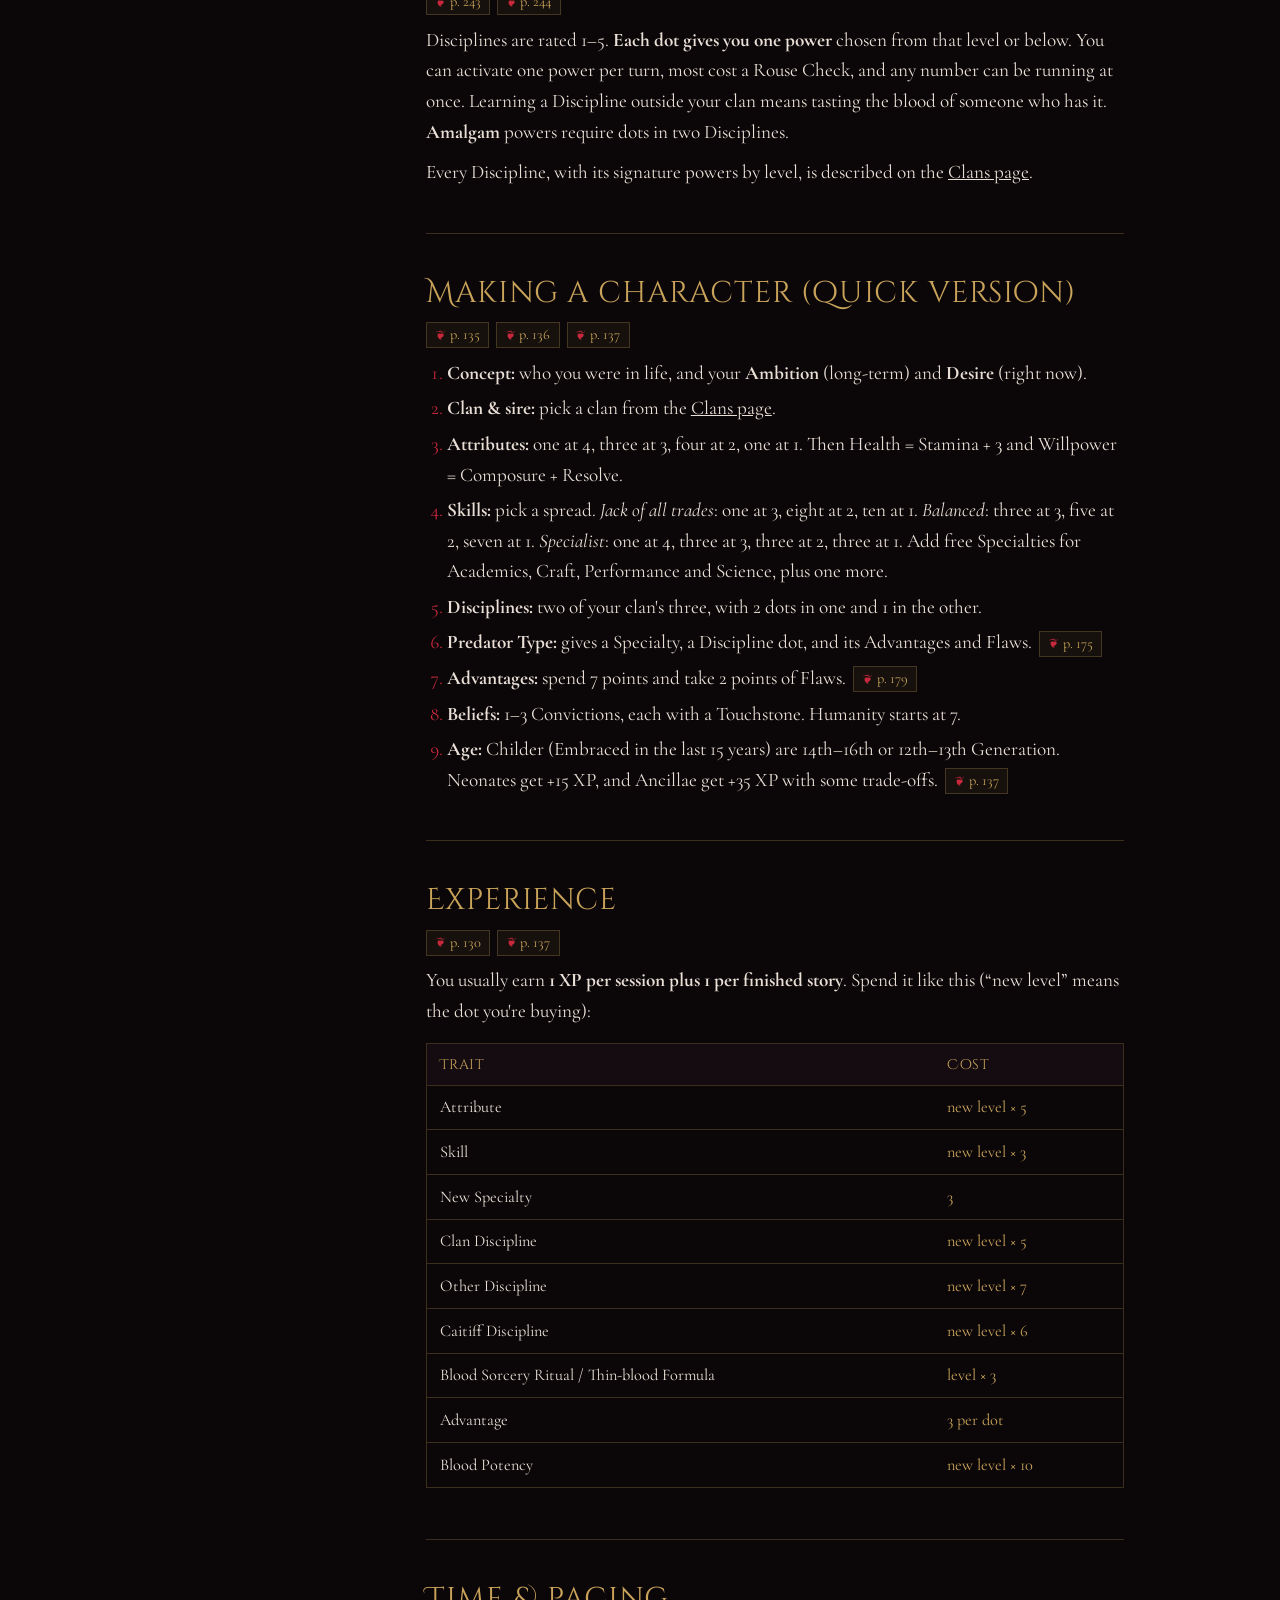
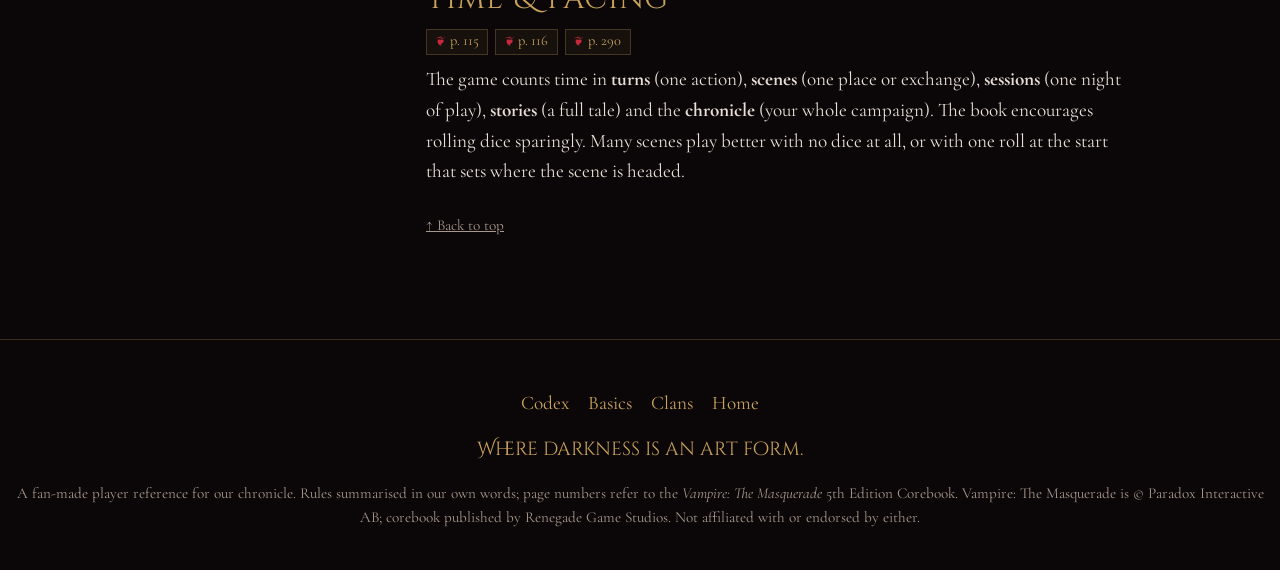
==== commit 45979405: "Add online character sheet form Co-Authored-By: Claude Opus 5.5 <noreply@anthropic.com> Claude-Sessi" ====
--- a/basics/index.html
+++ b/basics/index.html
@@ -3,6 +3,7 @@
 <head>
 <meta charset="utf-8">
 <meta name="viewport" content="width=device-width, initial-scale=1">
+<meta name="robots" content="noindex, nofollow, noarchive, nosnippet, noimageindex">
 <title>Gameplay Basics · Mikel Vampire Masquerade</title>
 <meta name="description" content="How to play Vampire: The Masquerade 5th Edition — dice, Hunger, Willpower, combat, frenzy and Humanity, with rulebook page references.">
 <meta name="theme-color" content="#0b0709">
@@ -23,6 +24,7 @@
     <a href="/codex/">Codex</a>
     <a href="/basics/" aria-current="page">Basics</a>
     <a href="/clans/">Clans</a>
+    <a href="/sheet/">Sheet</a>
     <a href="/#rulebook">Library</a>
   </nav>
 </header>
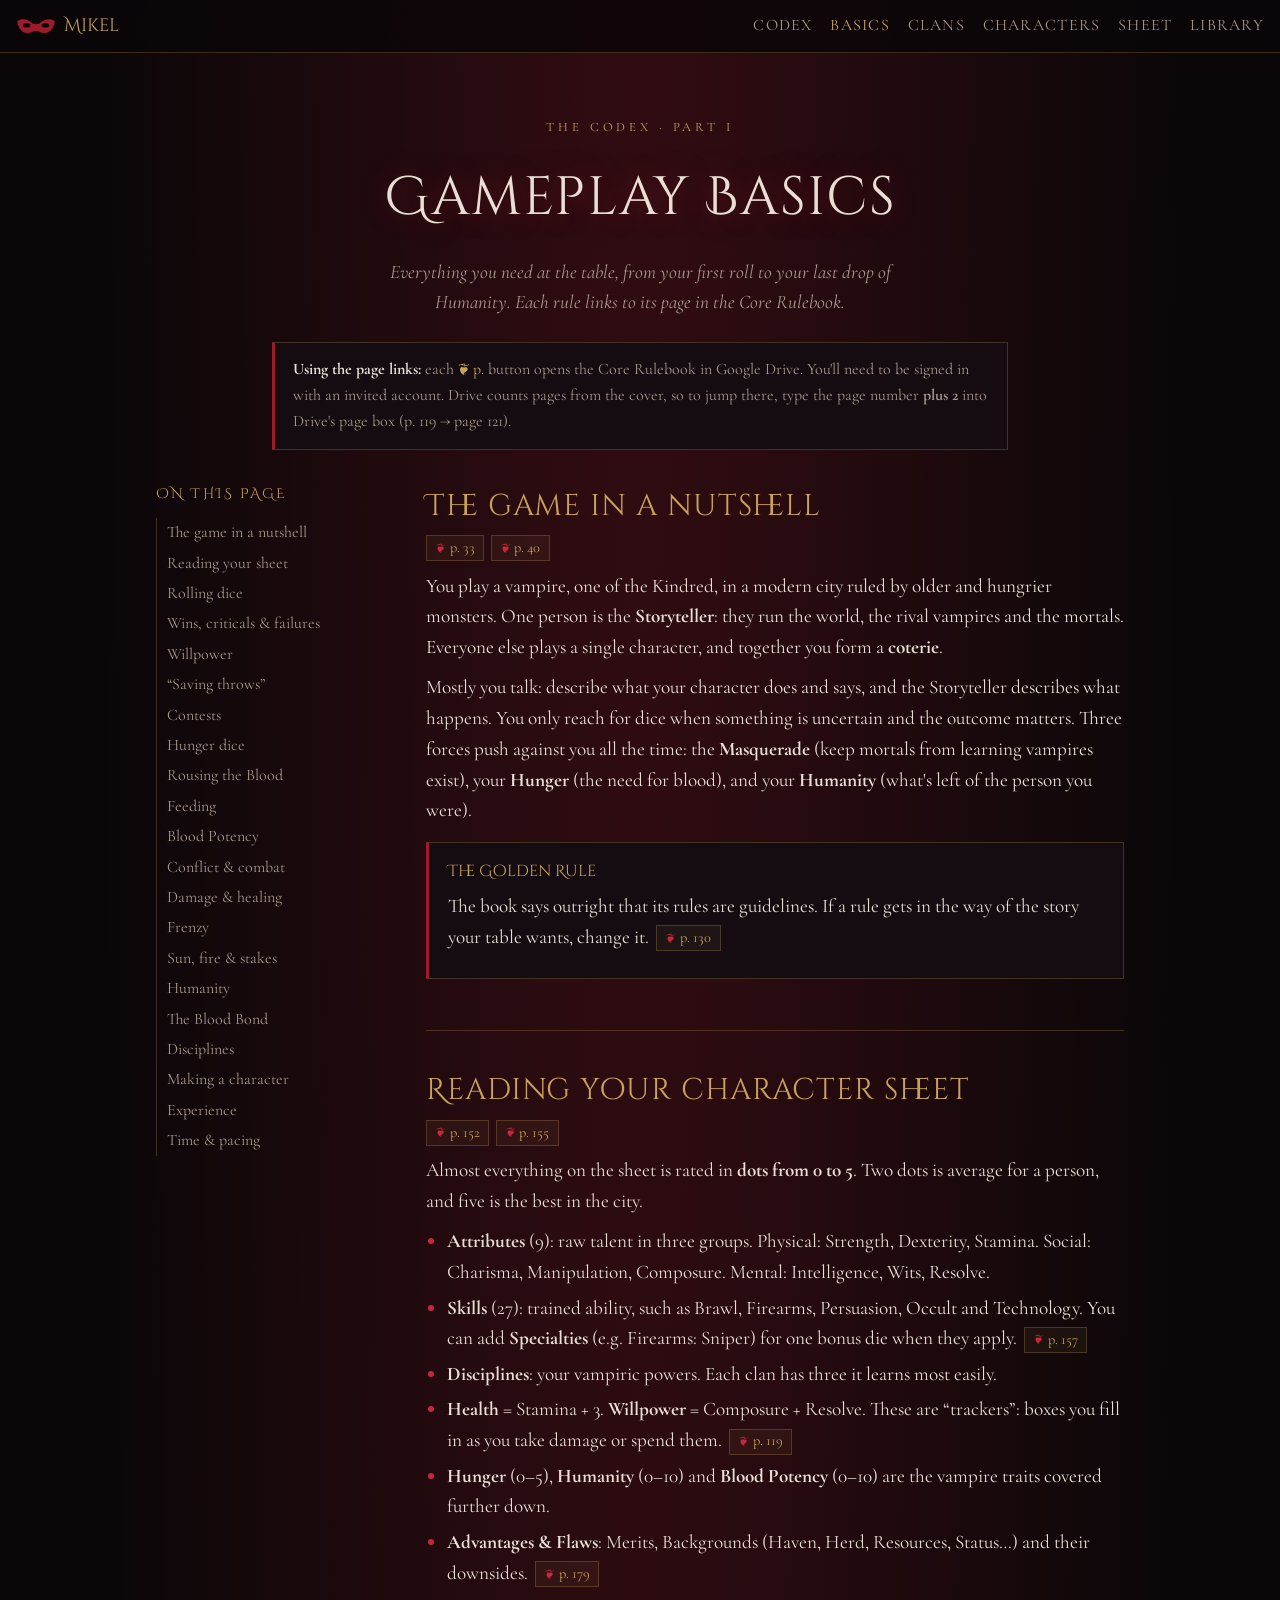
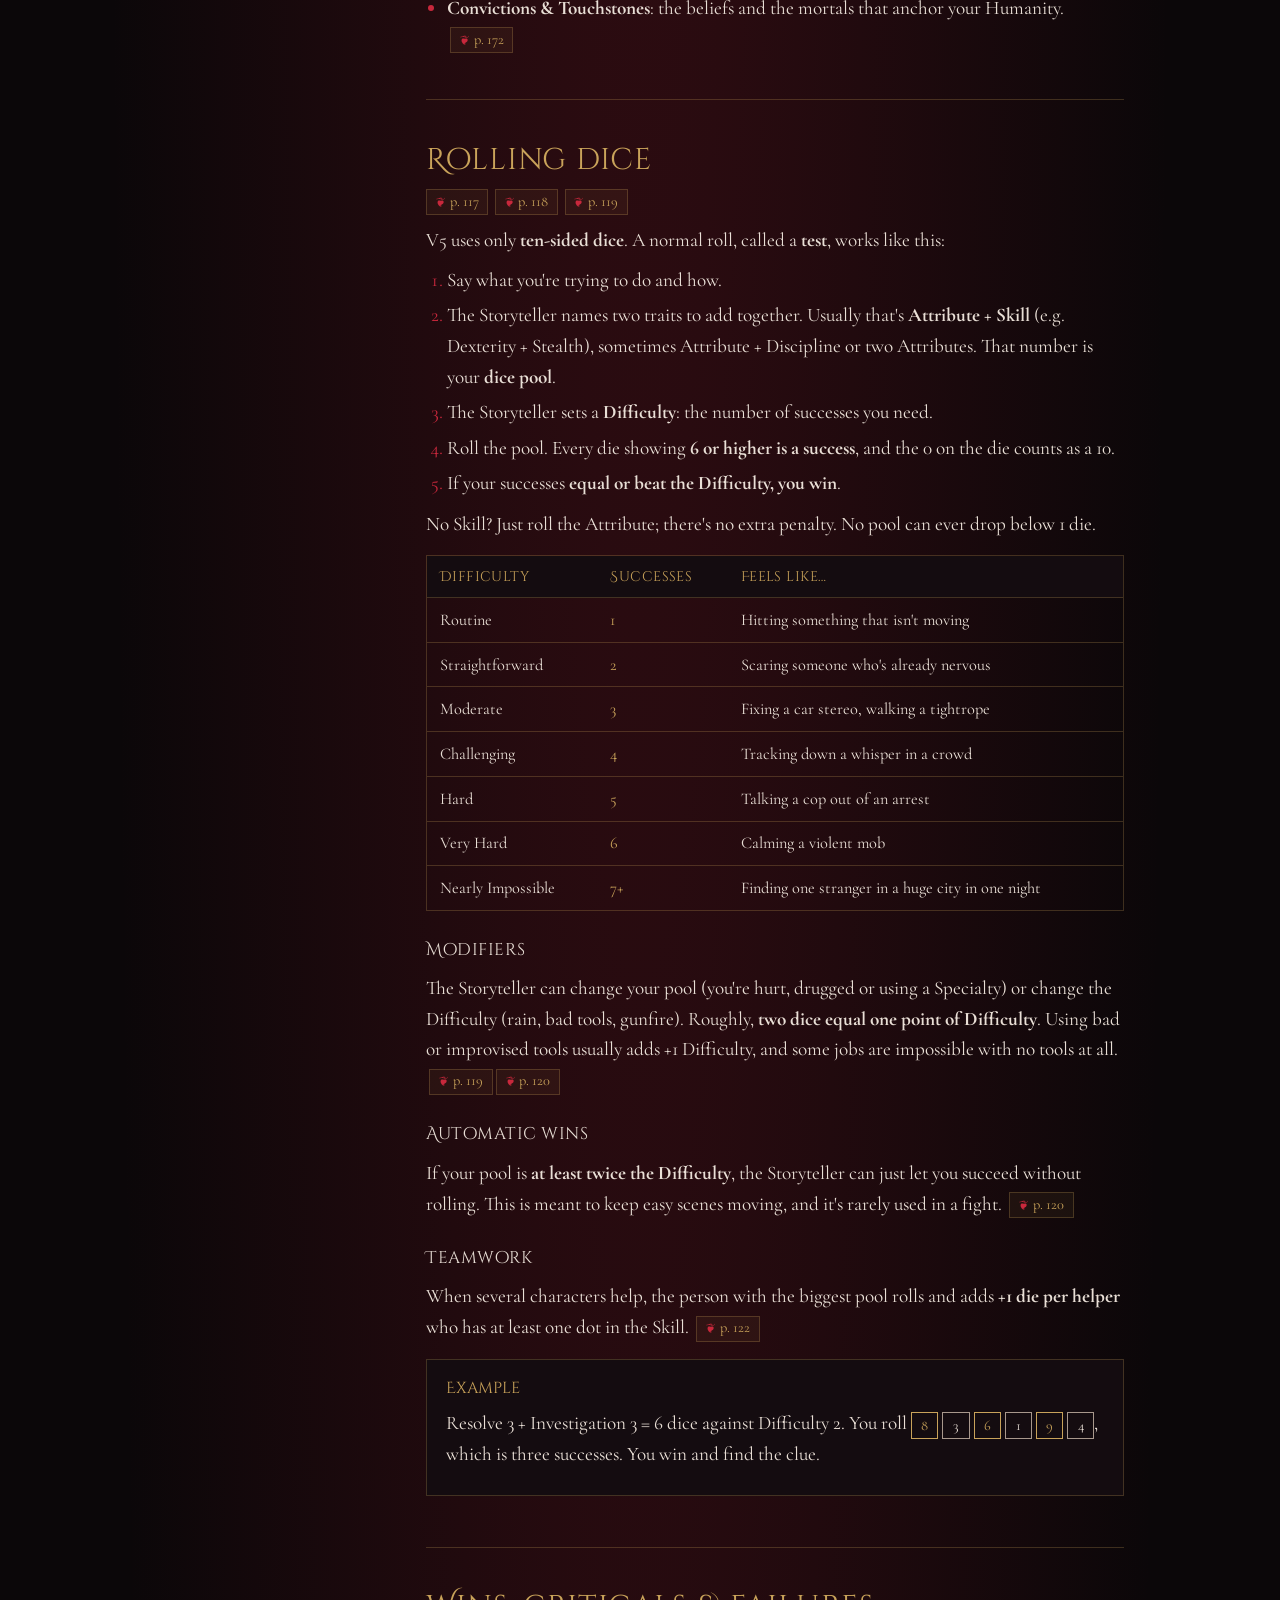
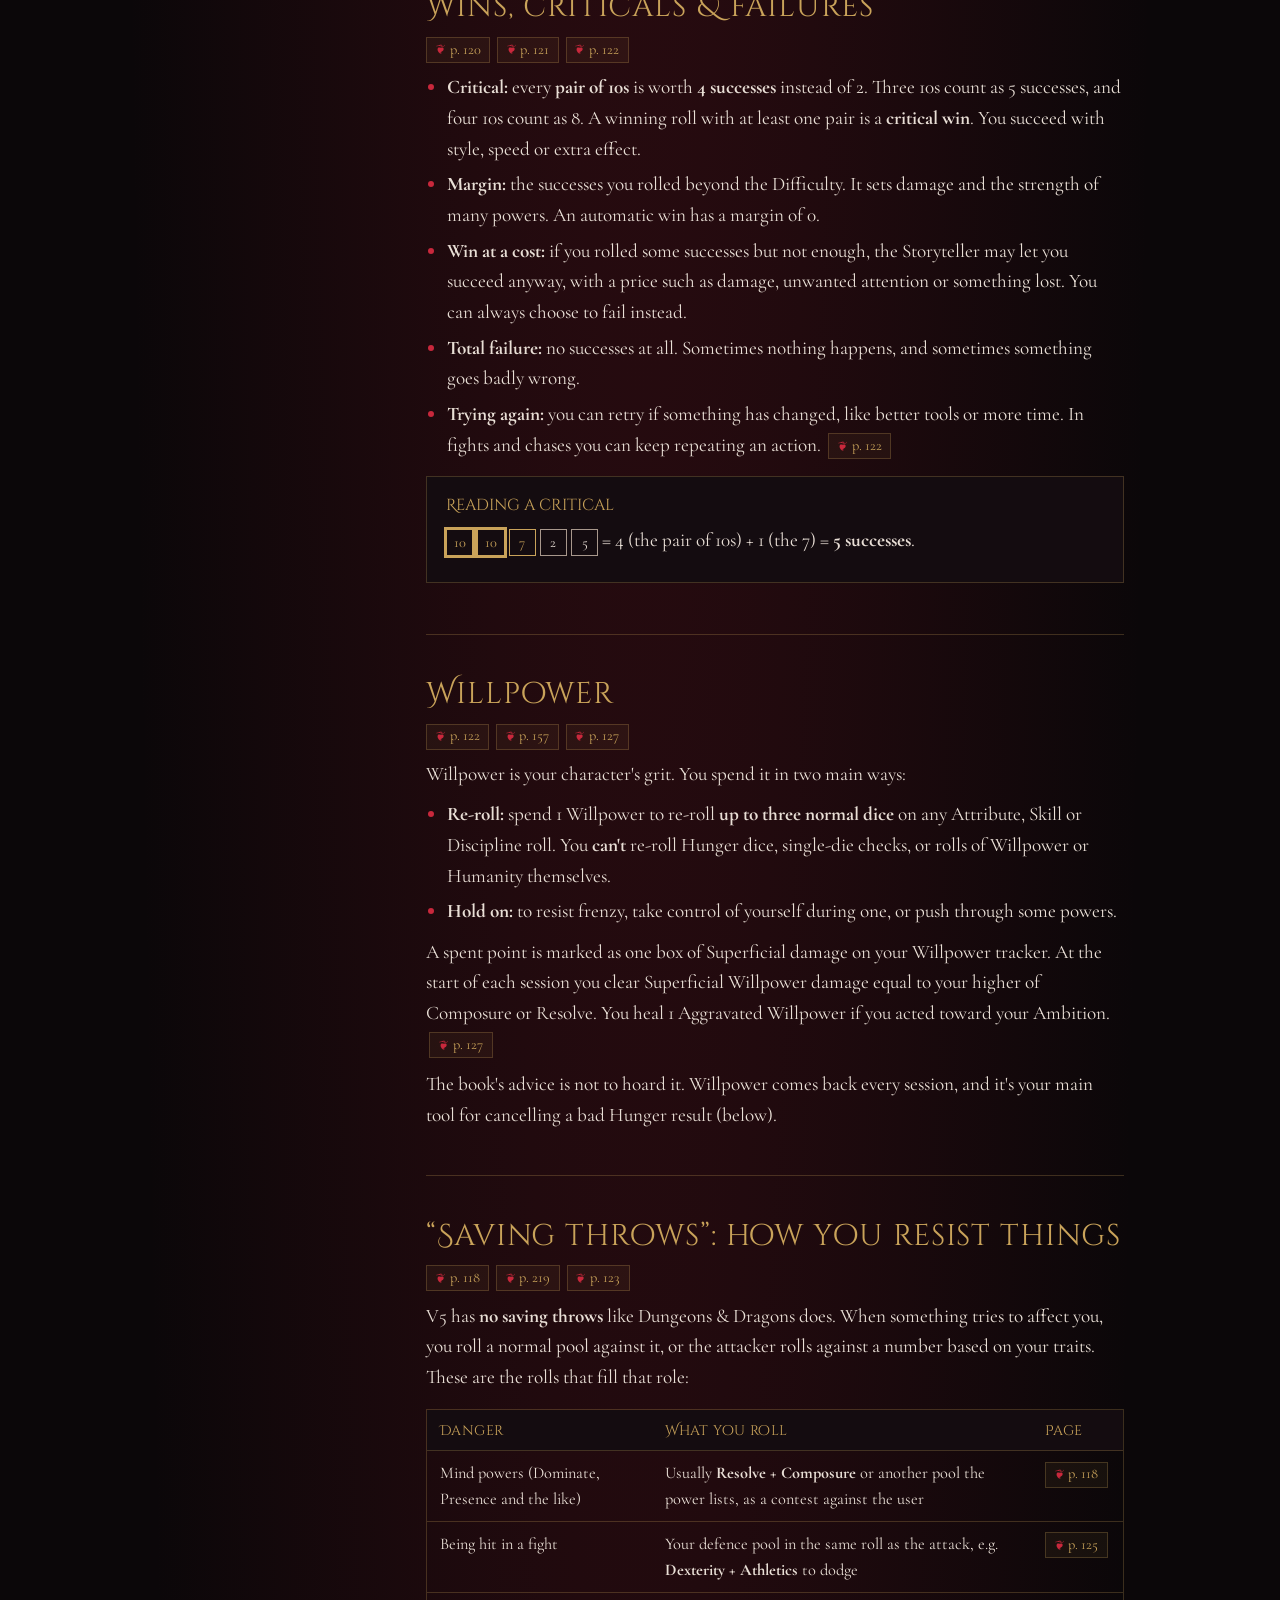
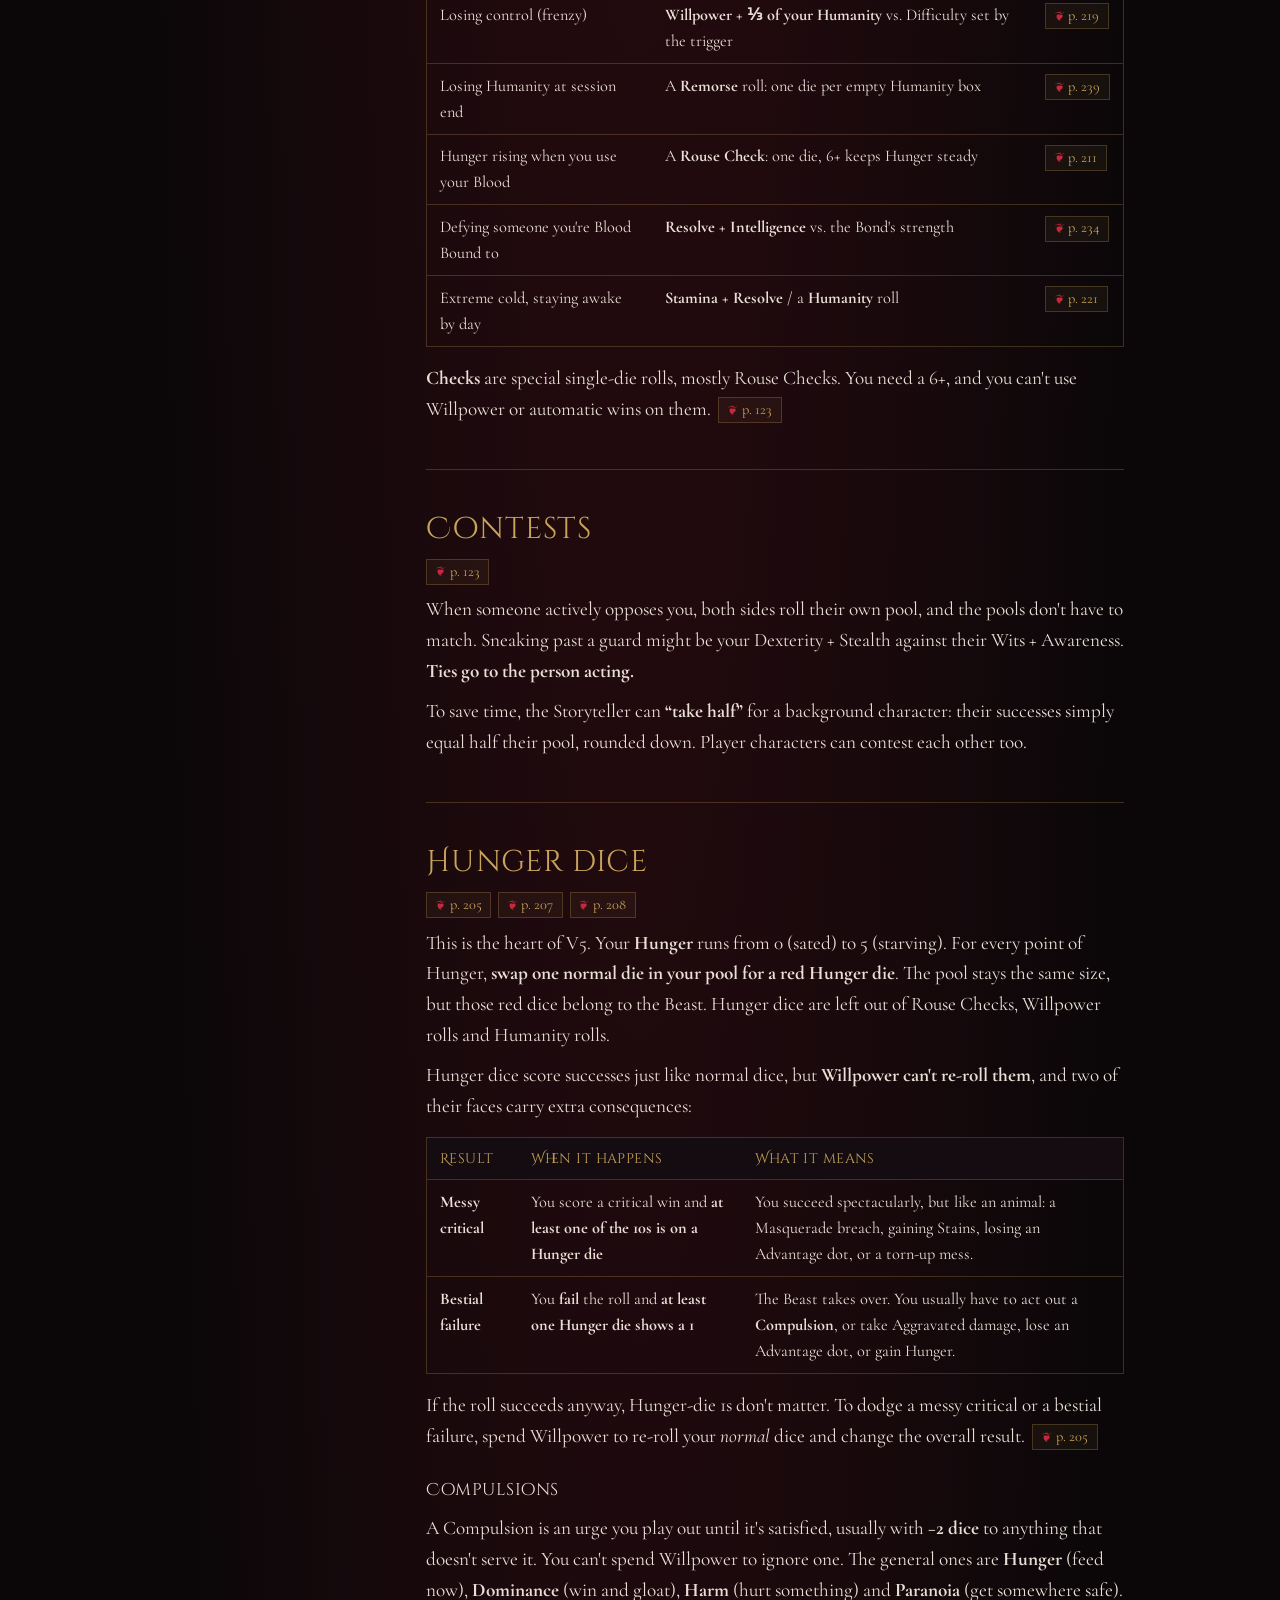
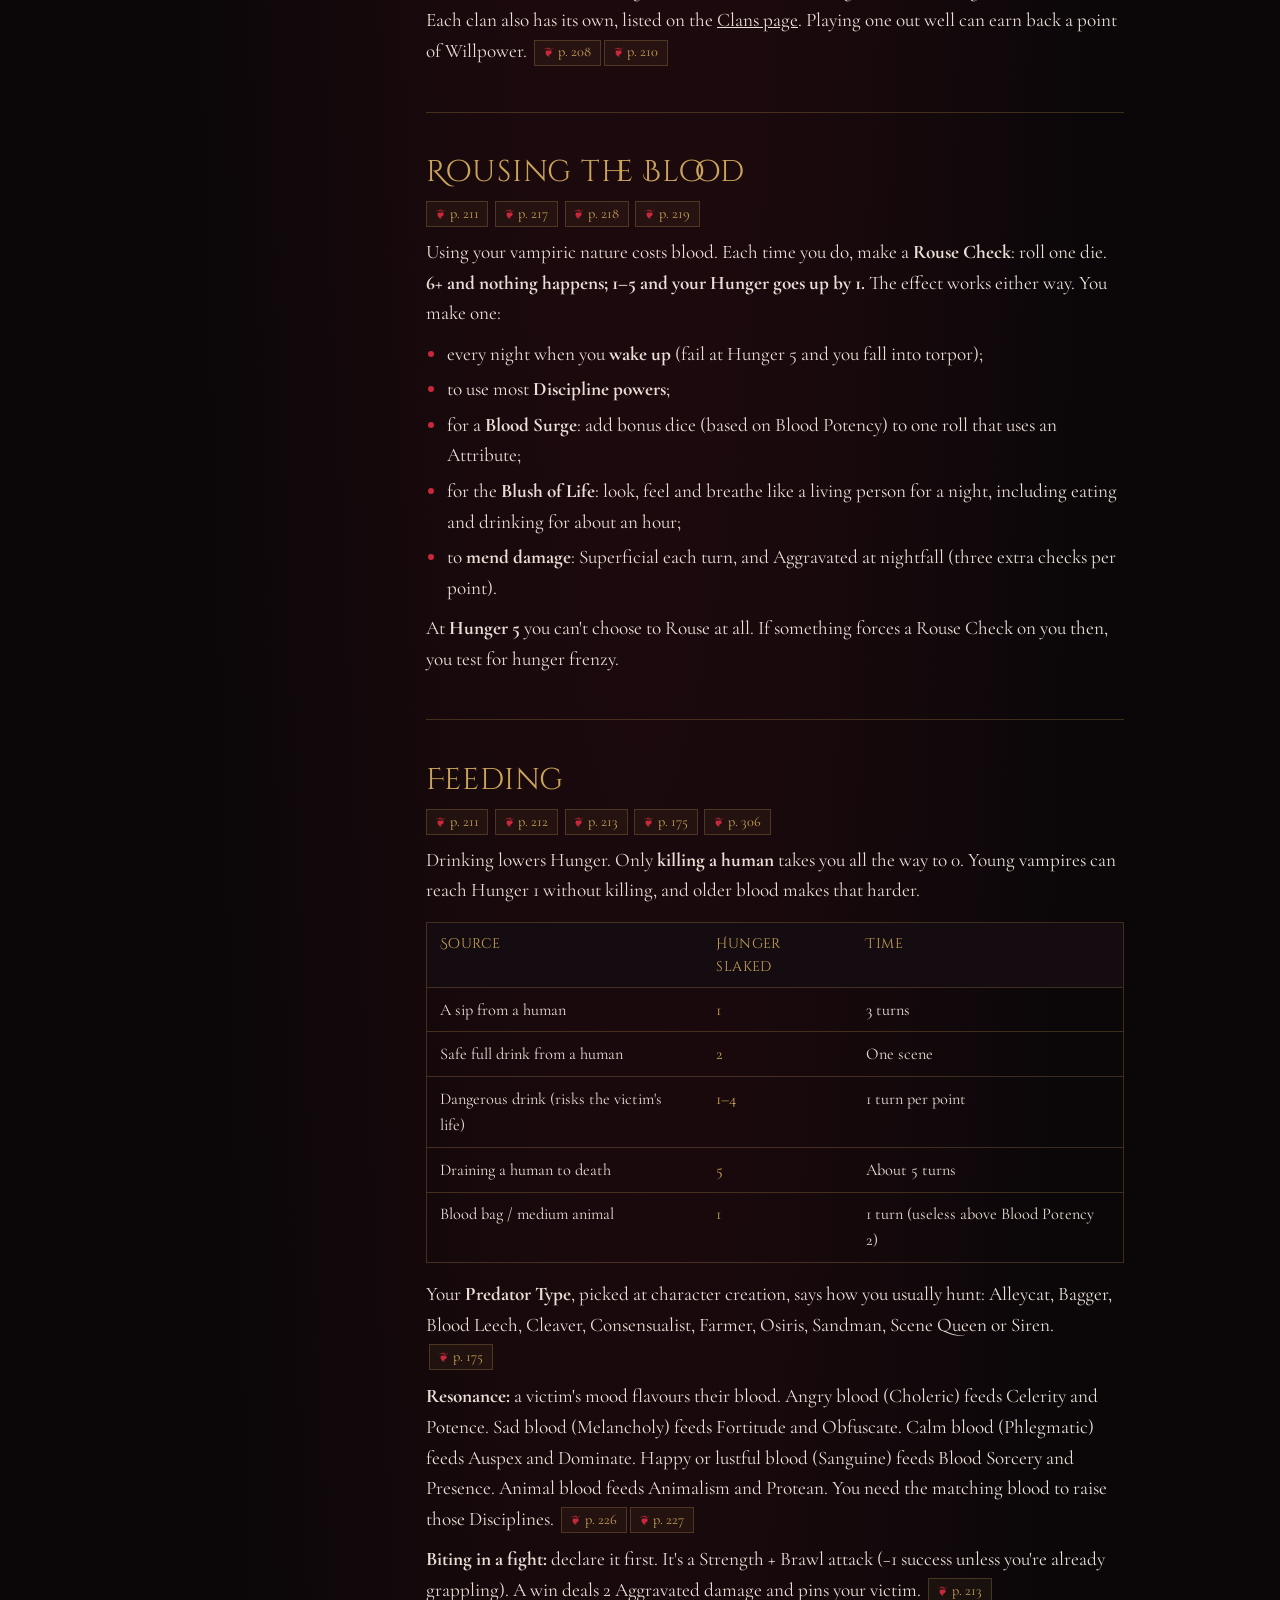
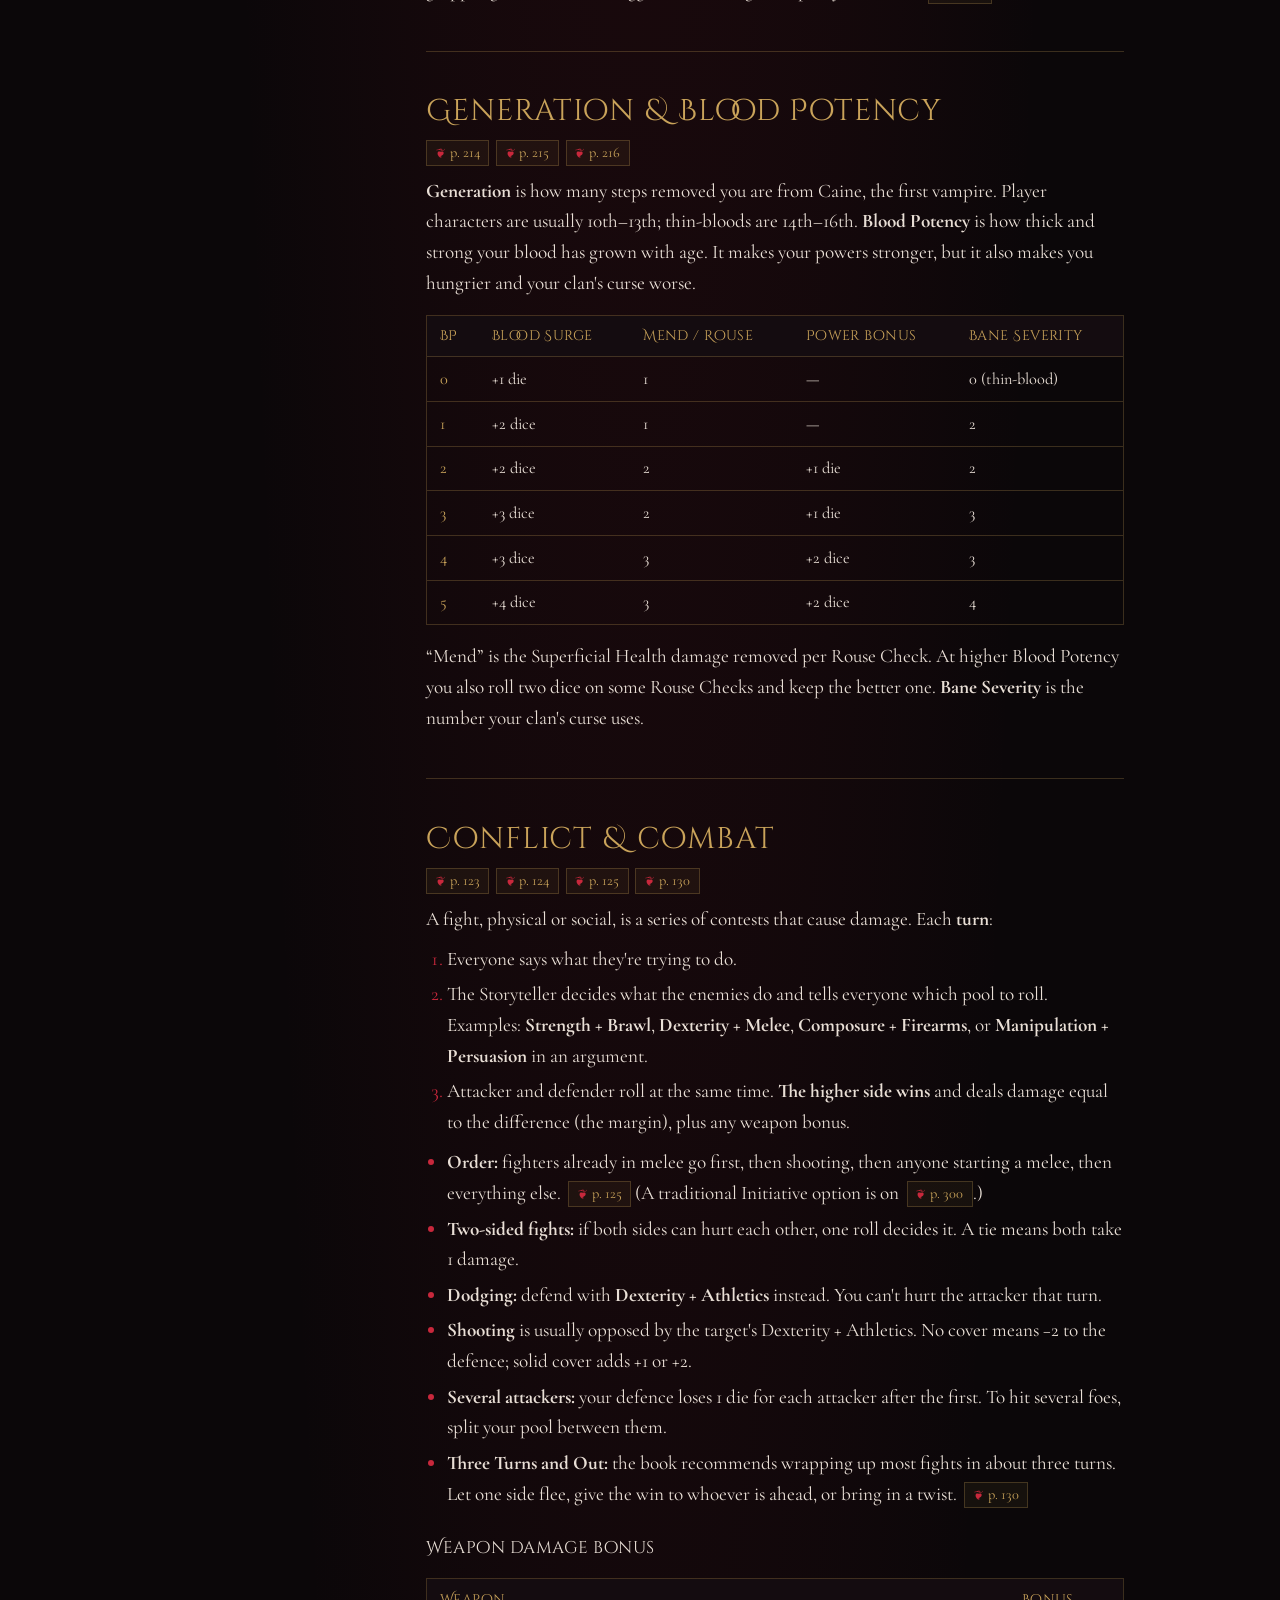
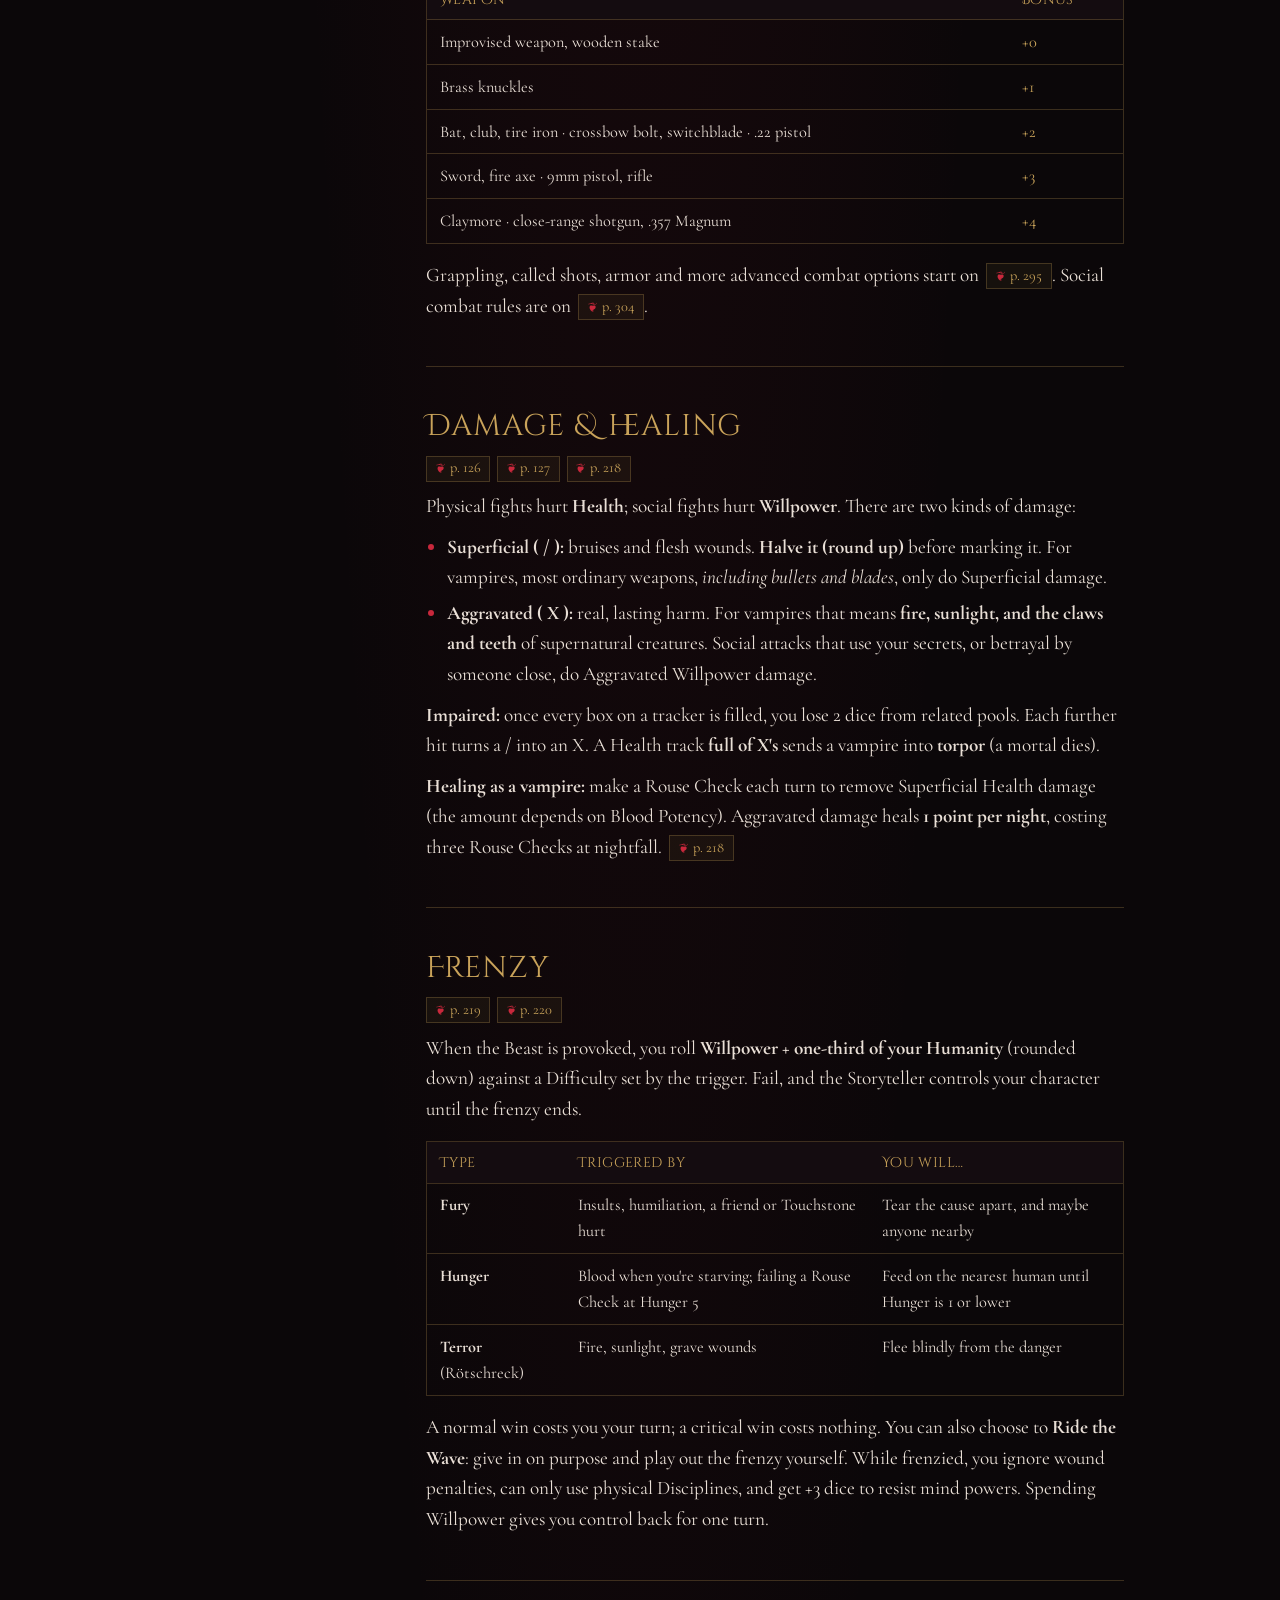
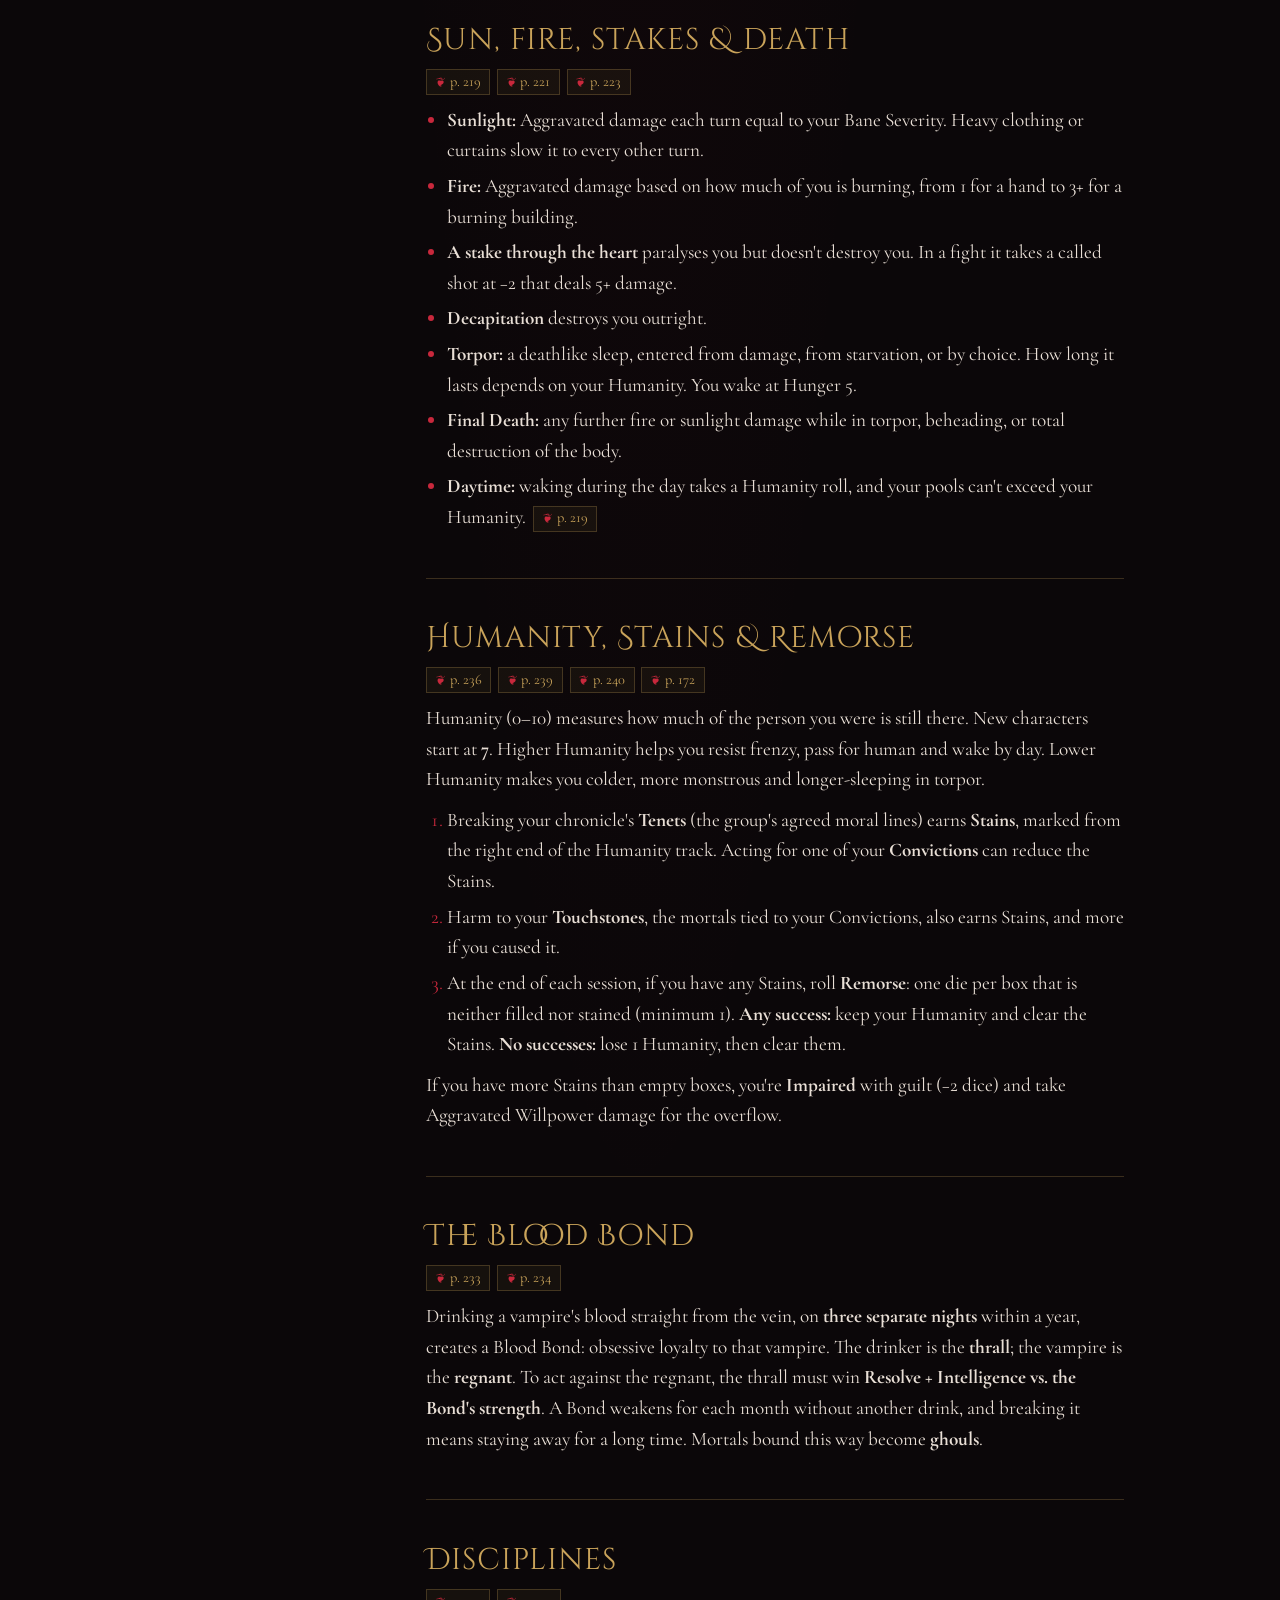
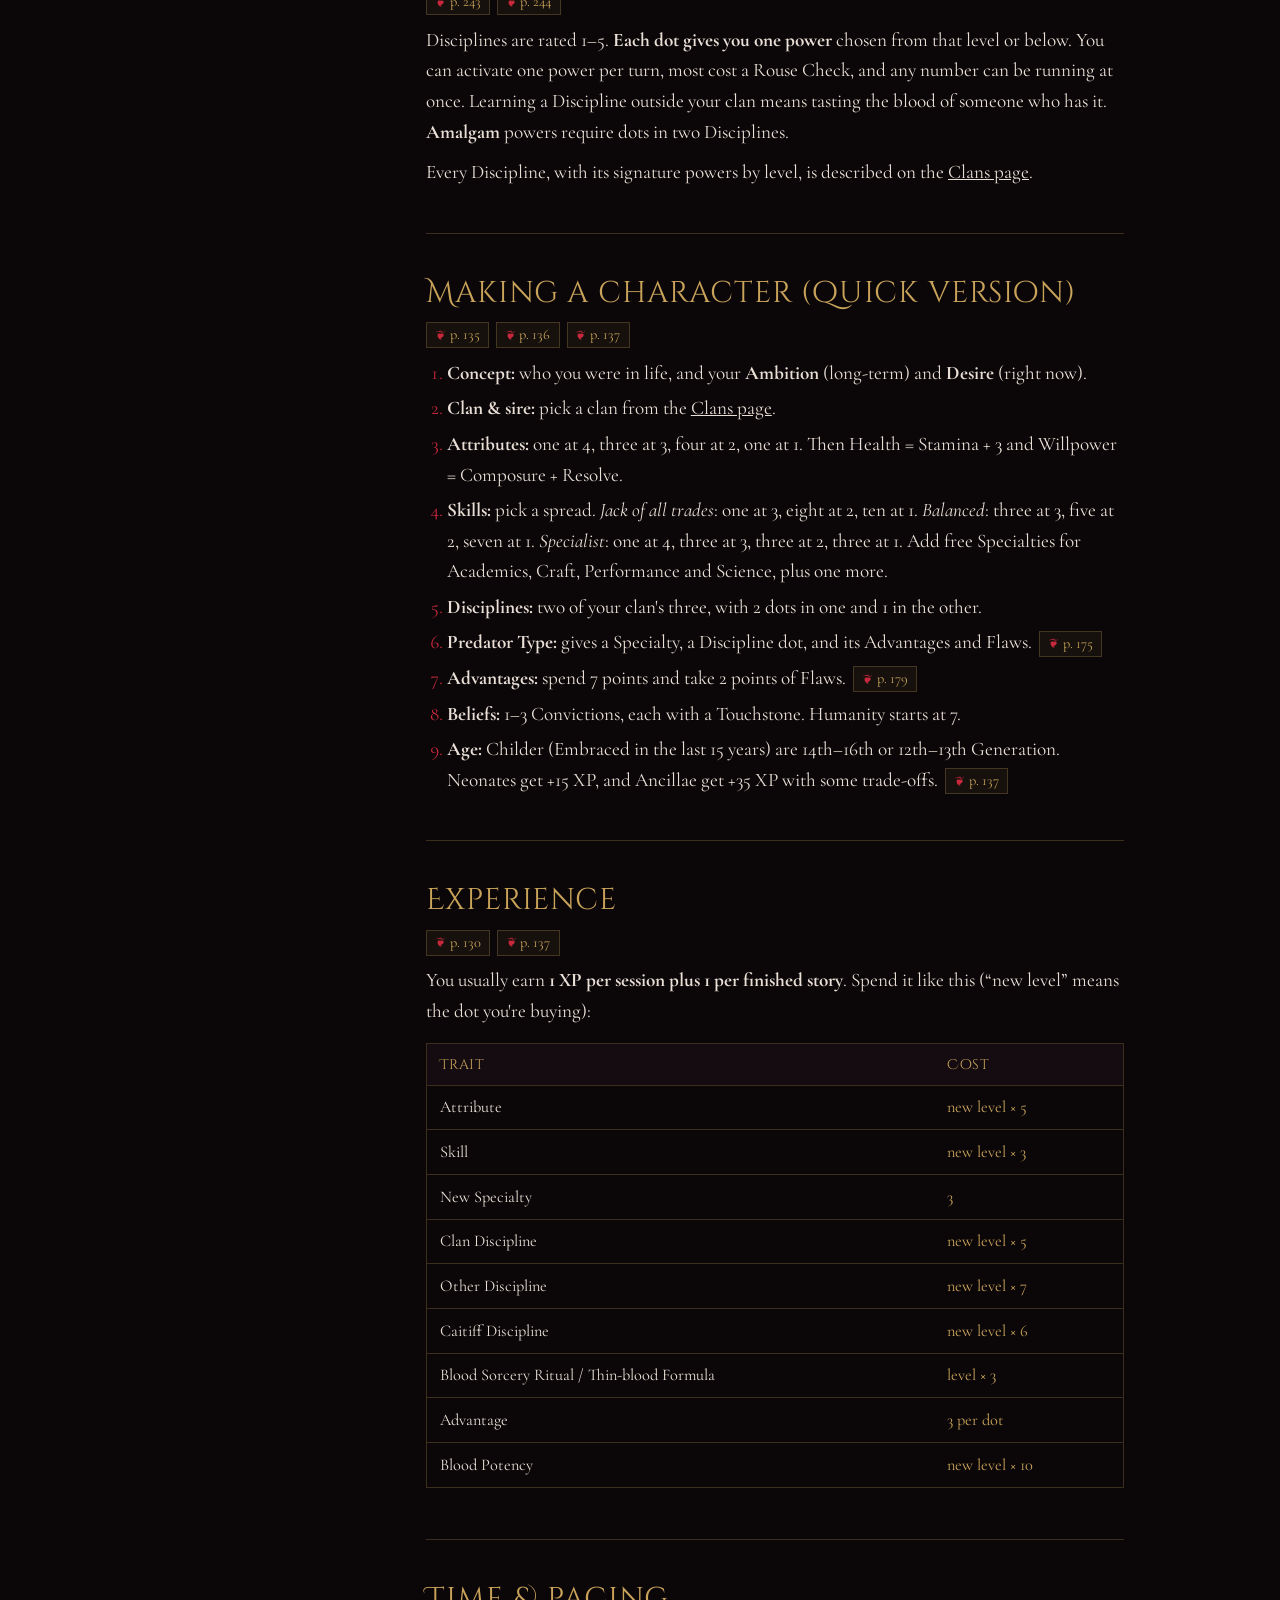
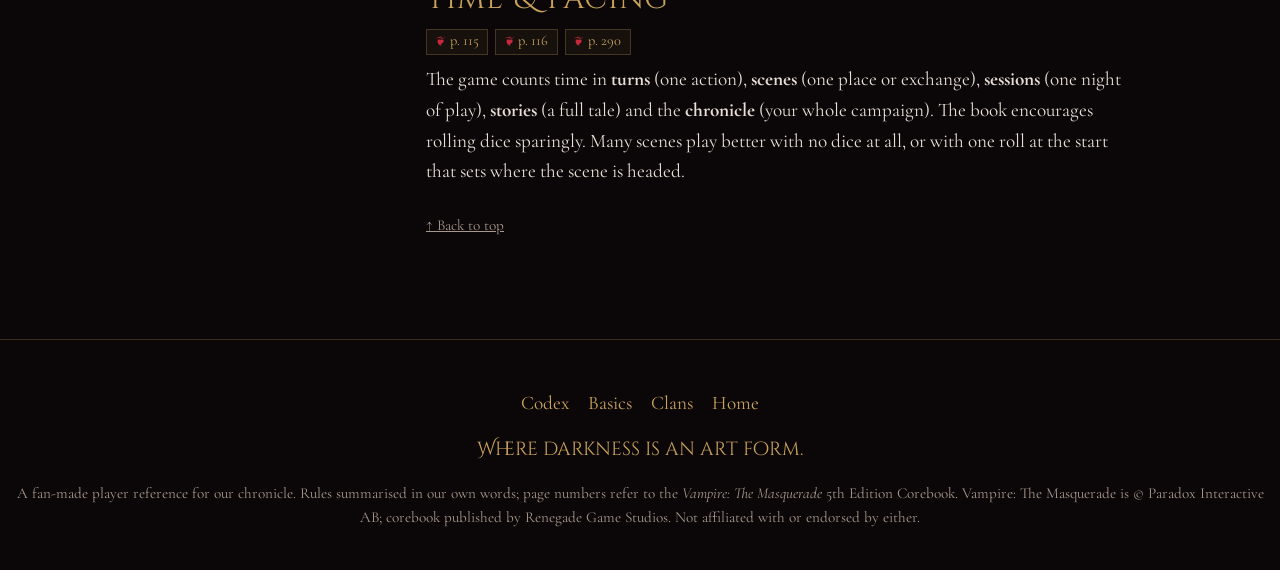
==== commit e4e8d7eb: "Add Characters page: Baron Hector, Cameron, Callus Co-Authored-By: Claude Opus 5.5 <noreply@anthropi" ====
--- a/basics/index.html
+++ b/basics/index.html
@@ -24,6 +24,7 @@
     <a href="/codex/">Codex</a>
     <a href="/basics/" aria-current="page">Basics</a>
     <a href="/clans/">Clans</a>
+    <a href="/characters/">Characters</a>
     <a href="/sheet/">Sheet</a>
     <a href="/#rulebook">Library</a>
   </nav>
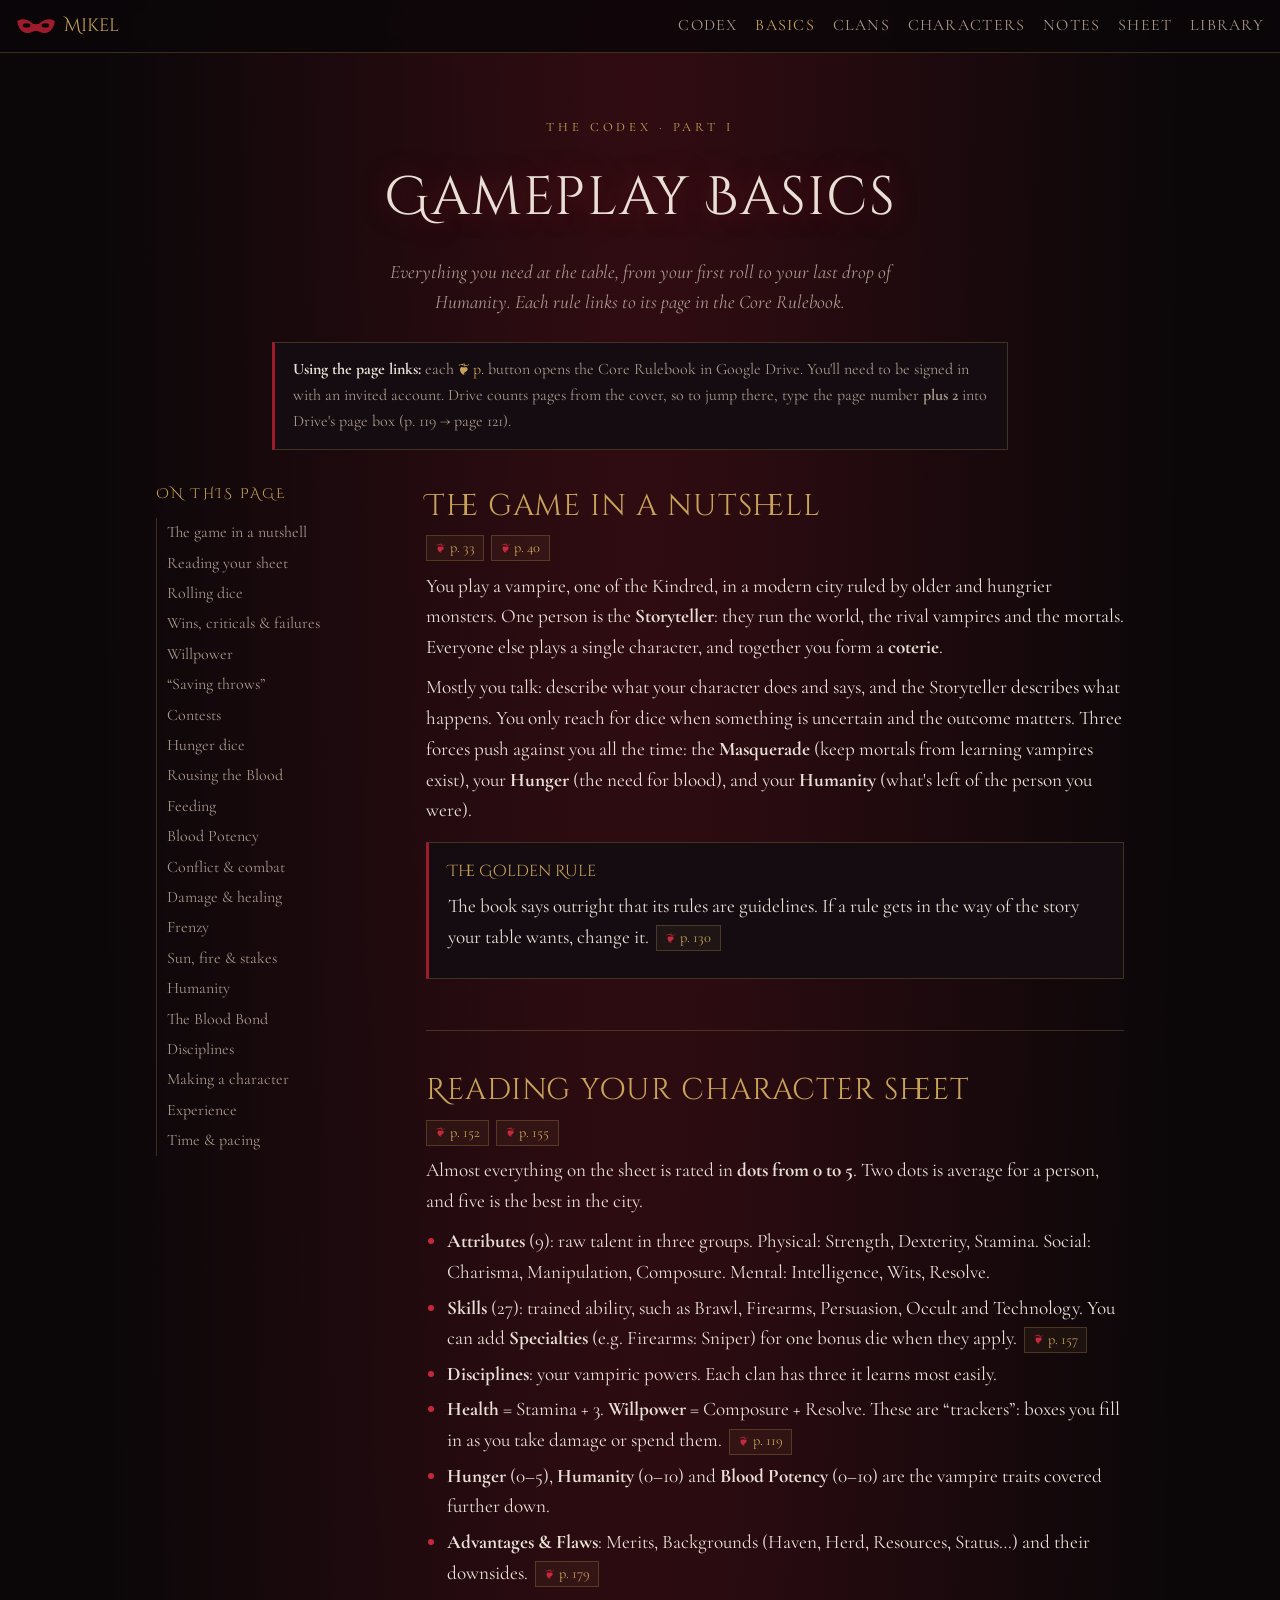
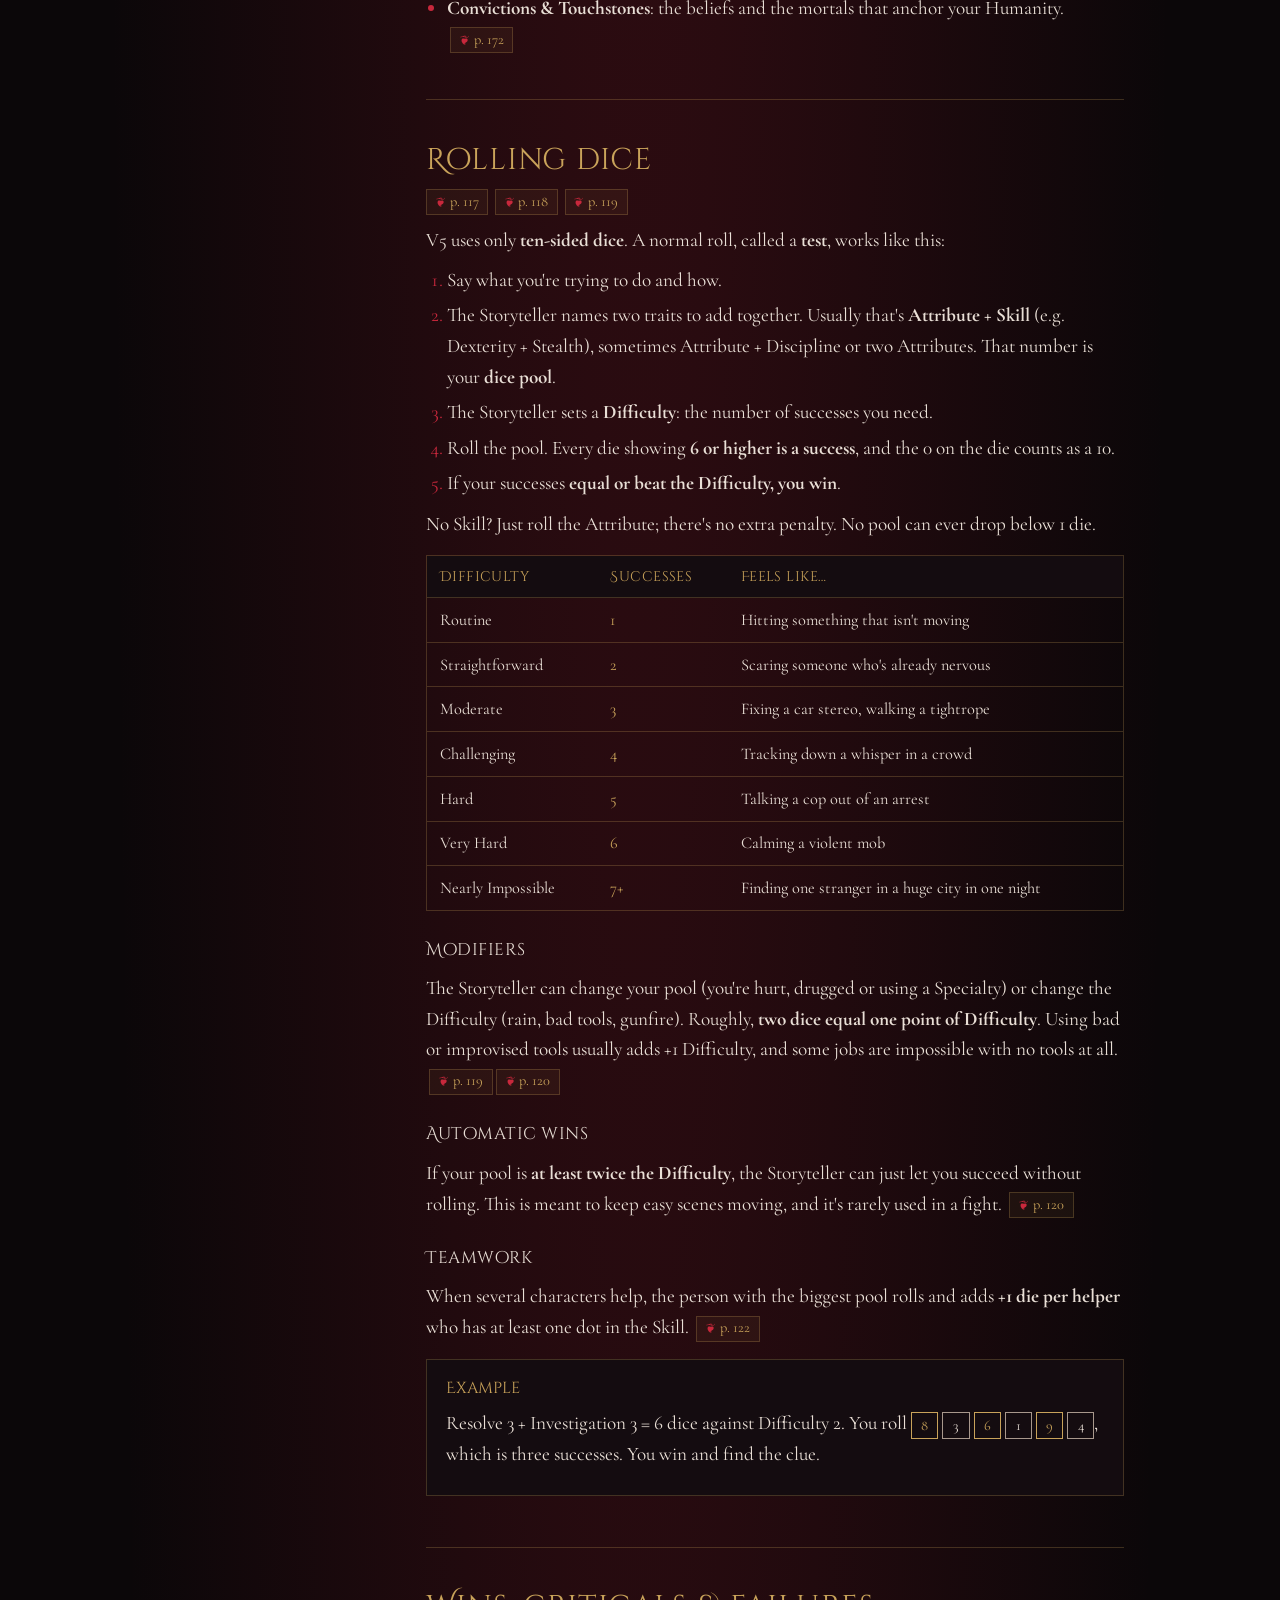
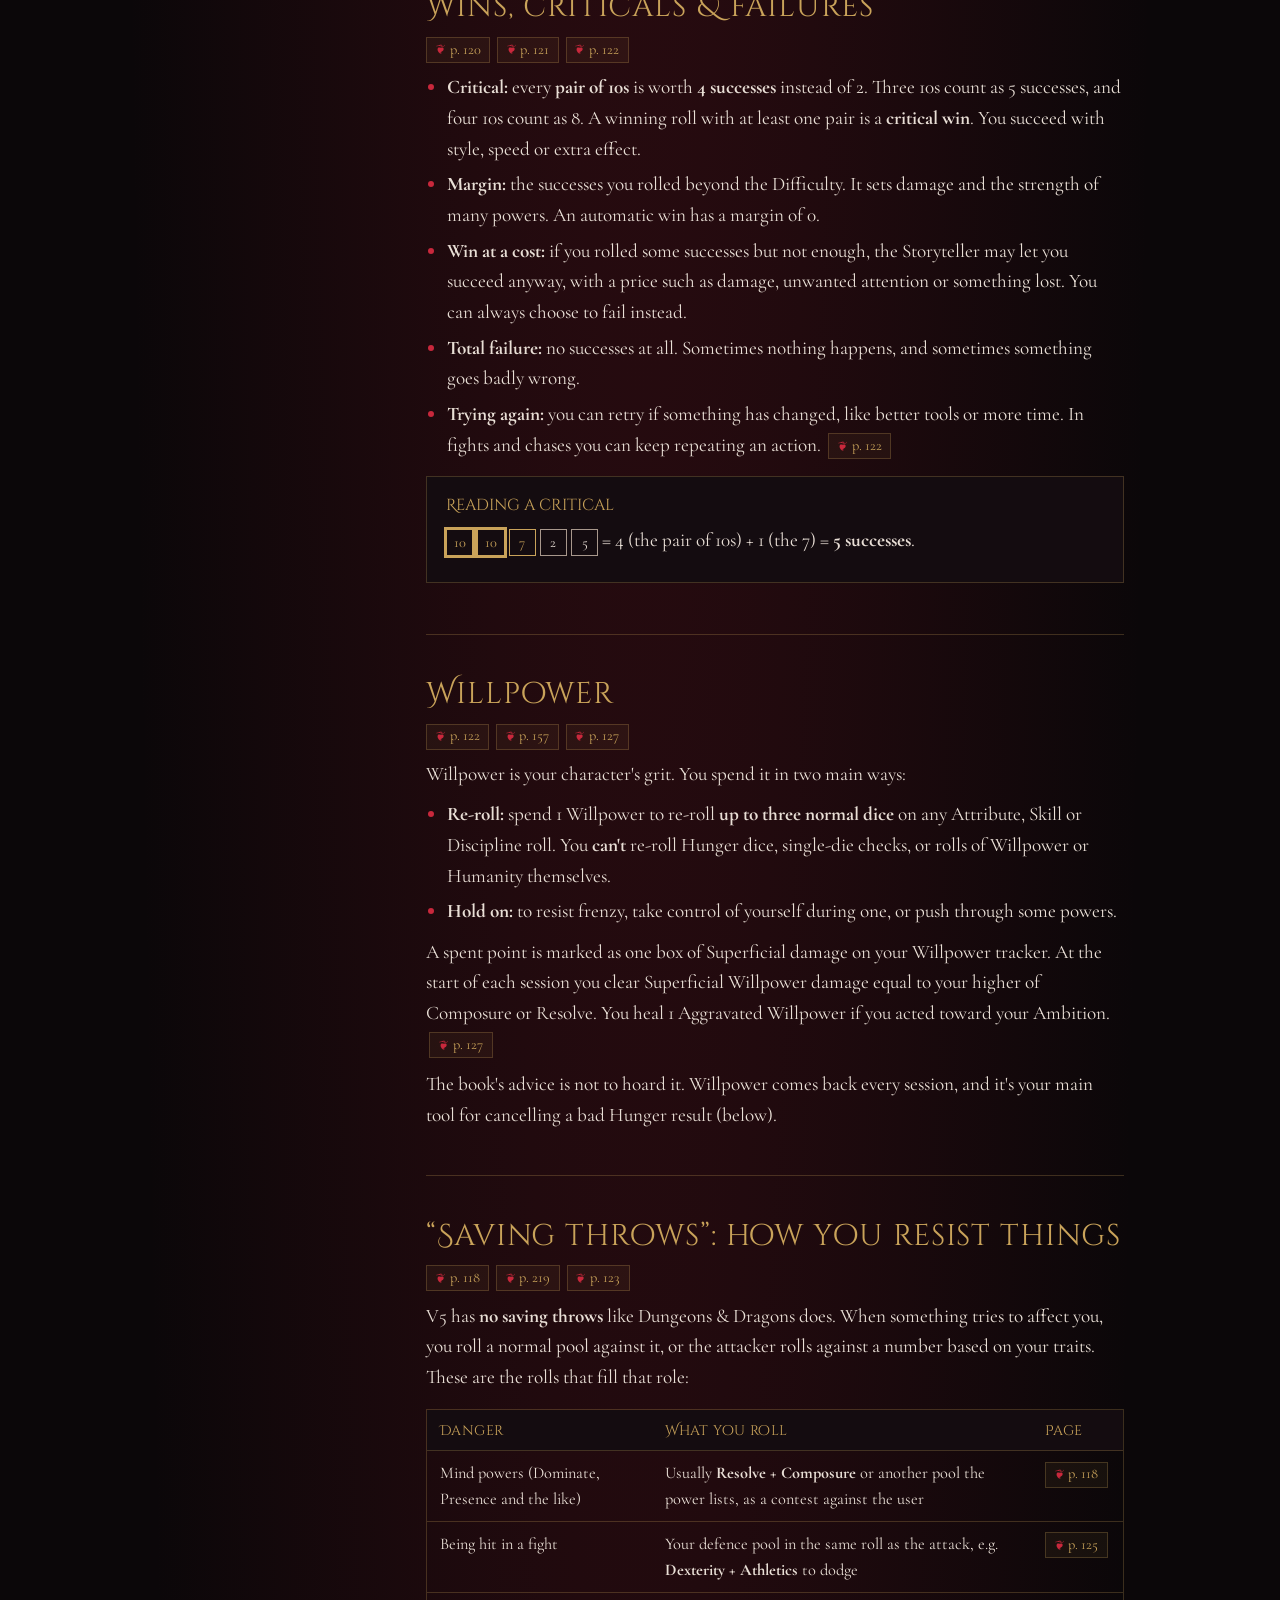
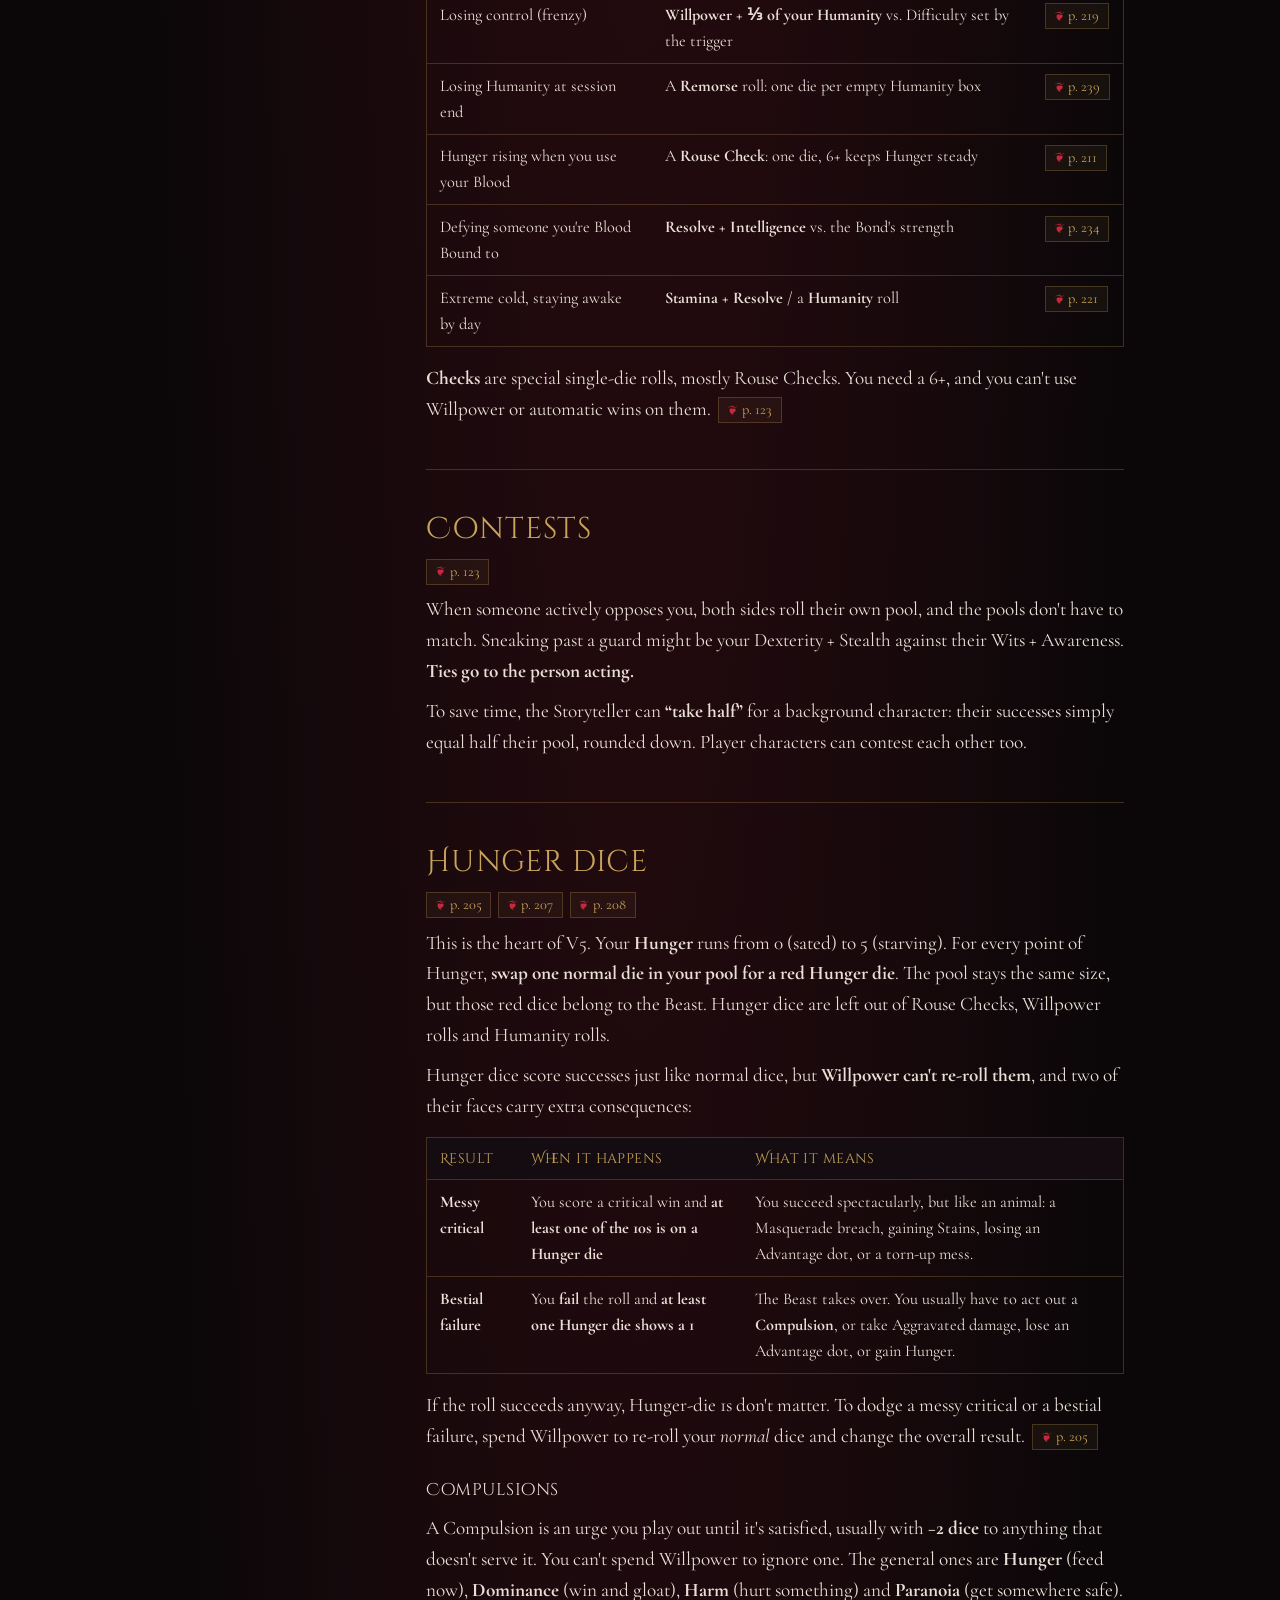
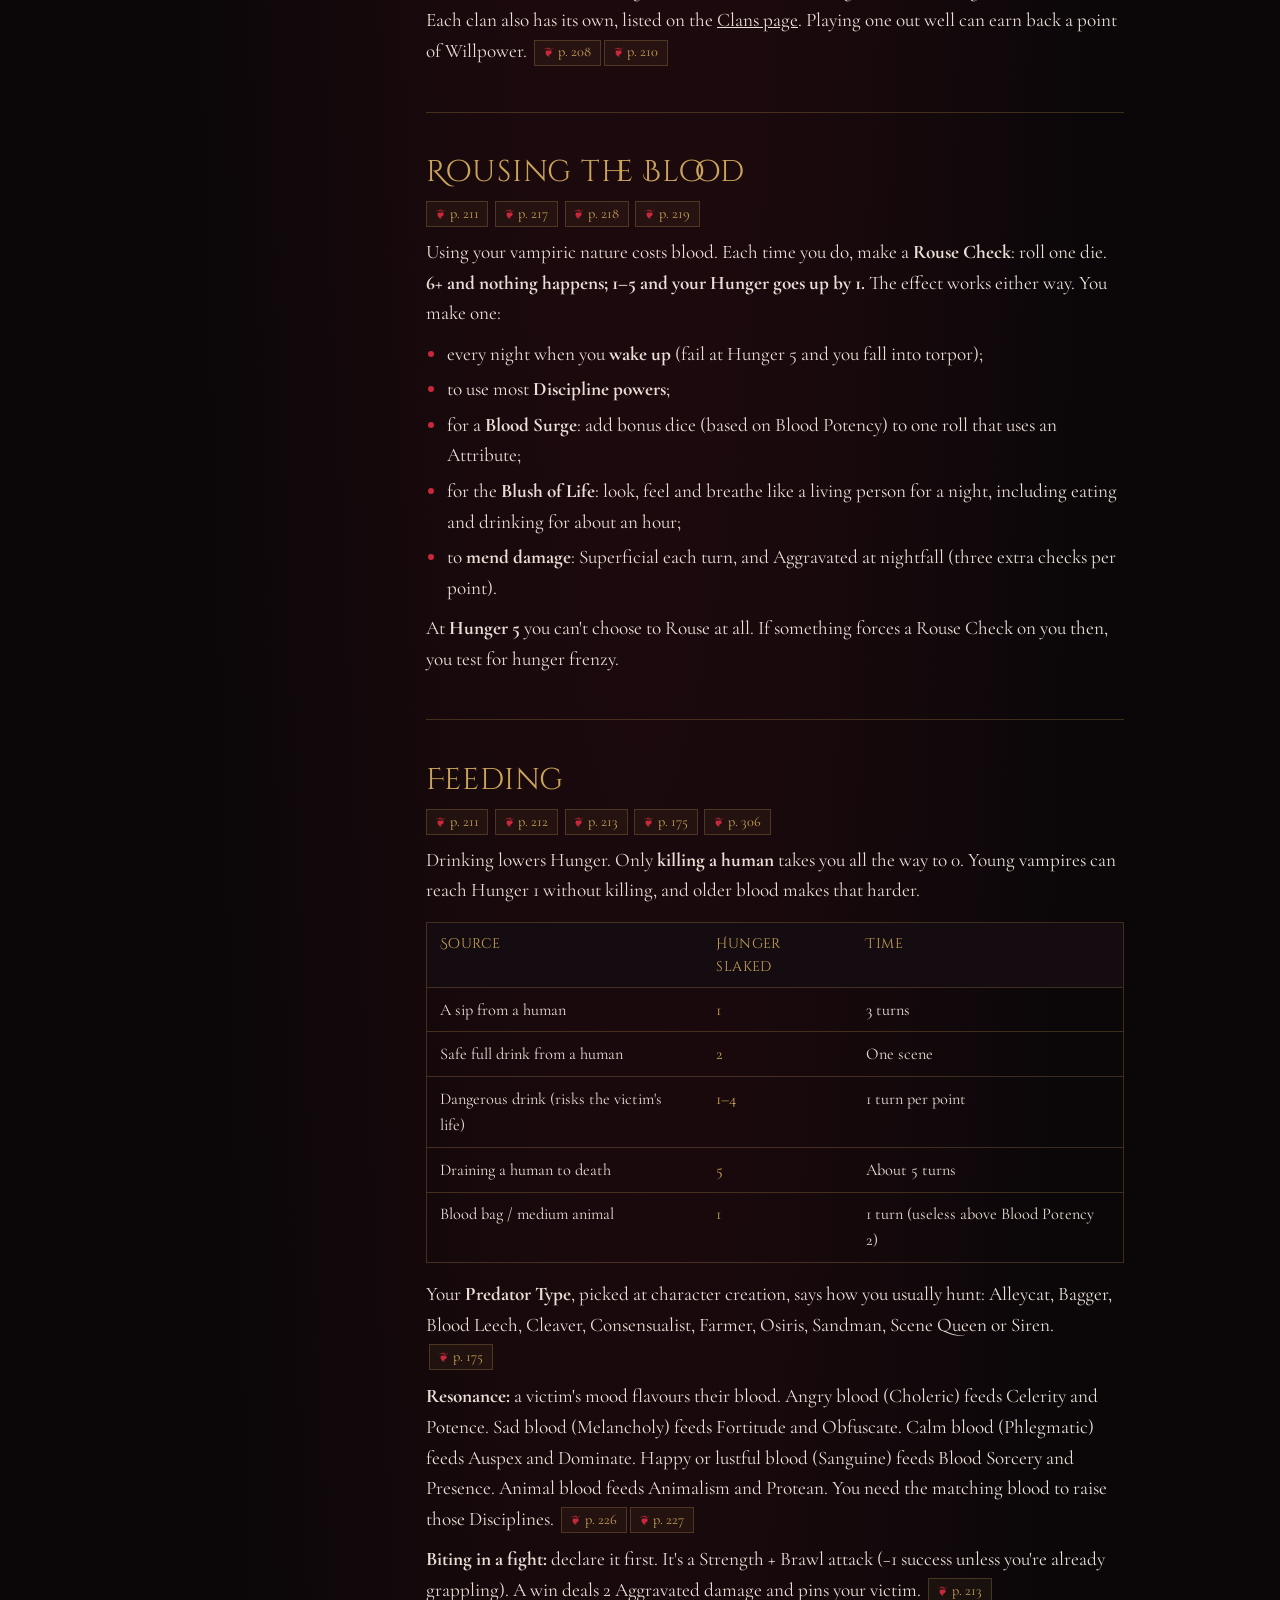
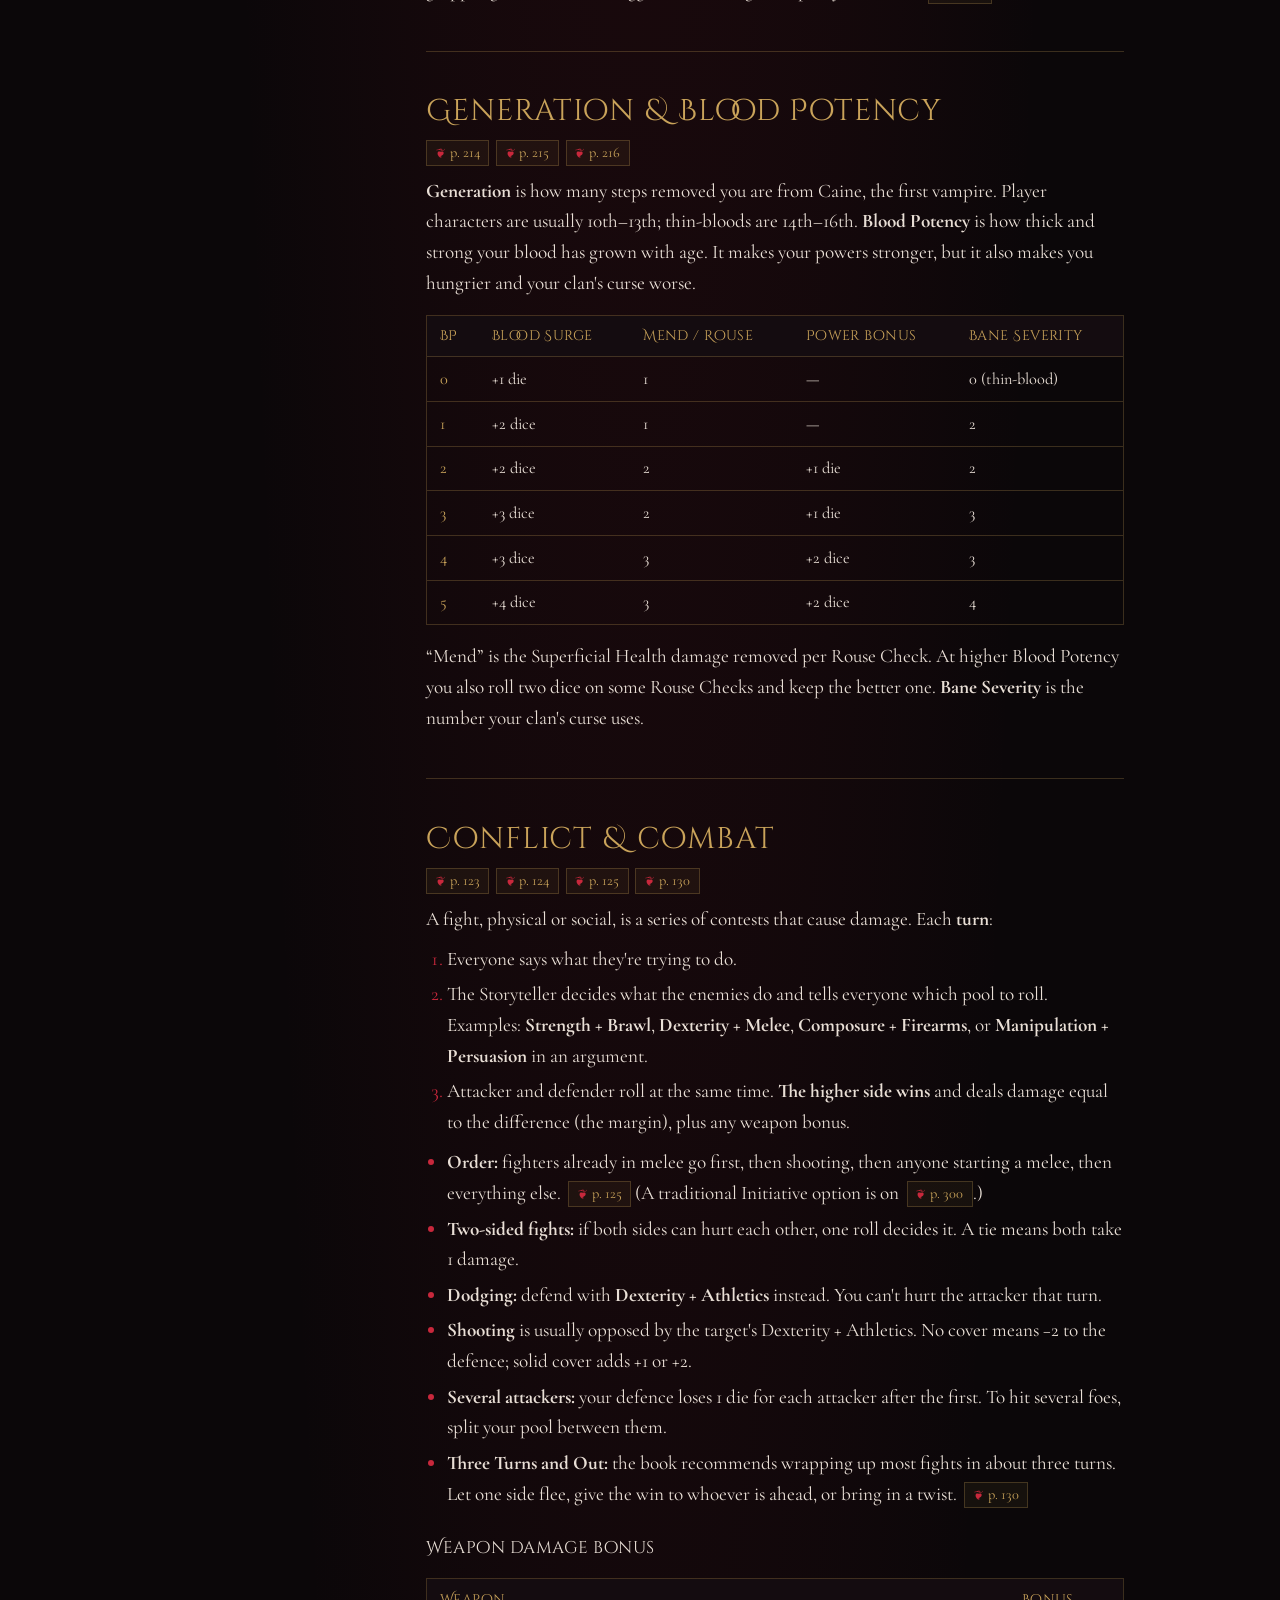
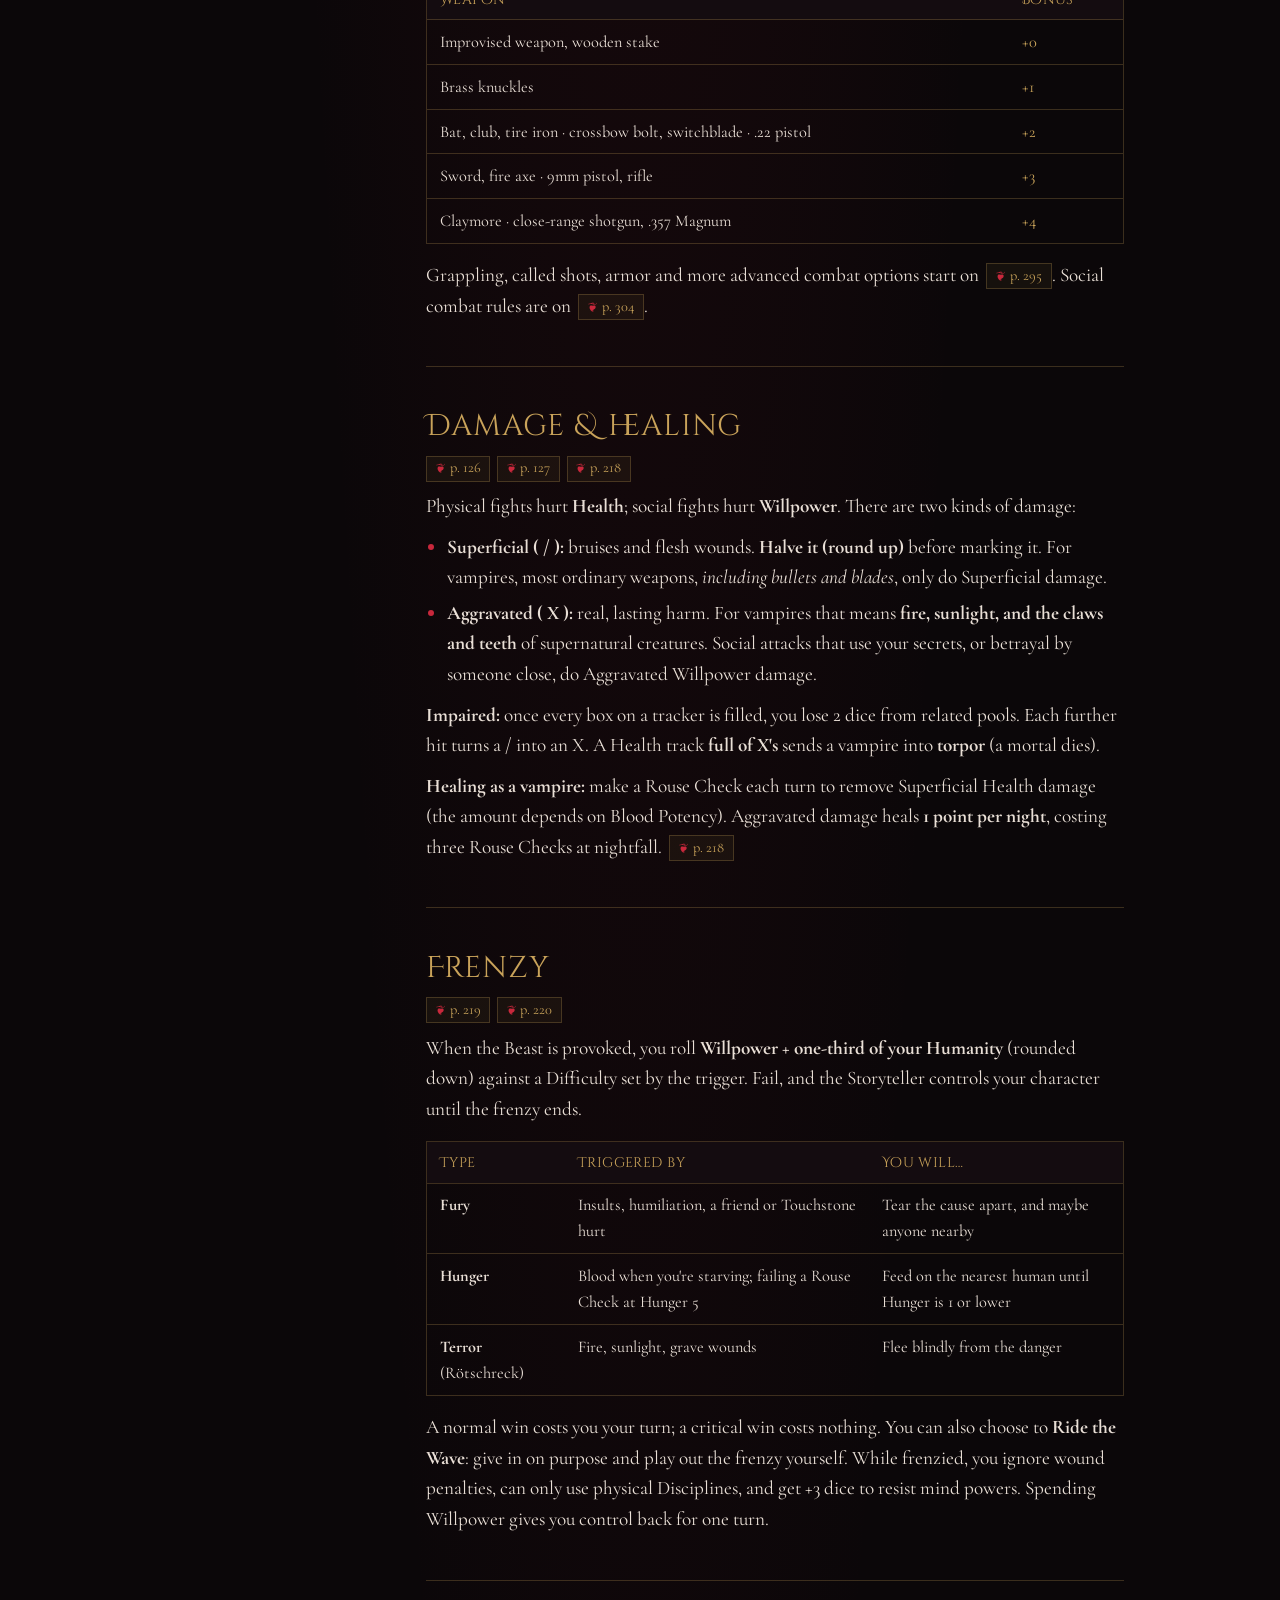
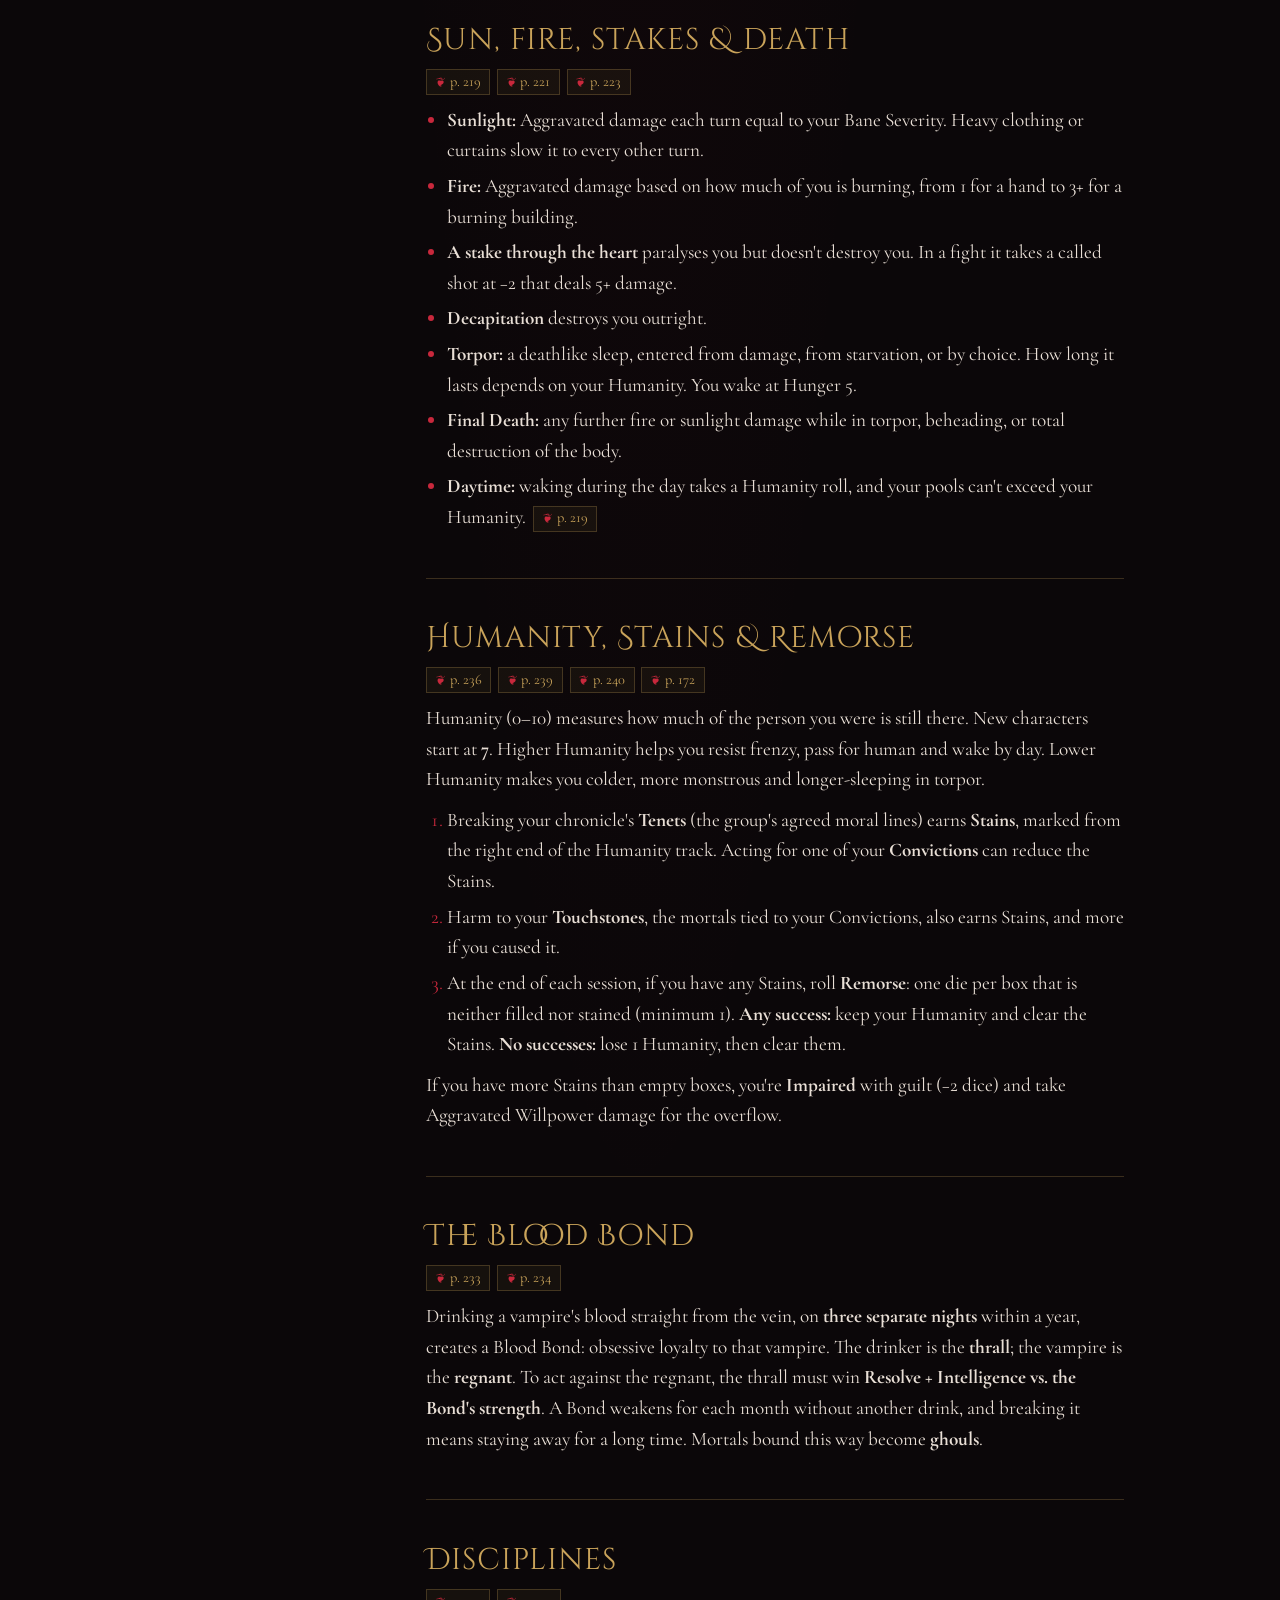
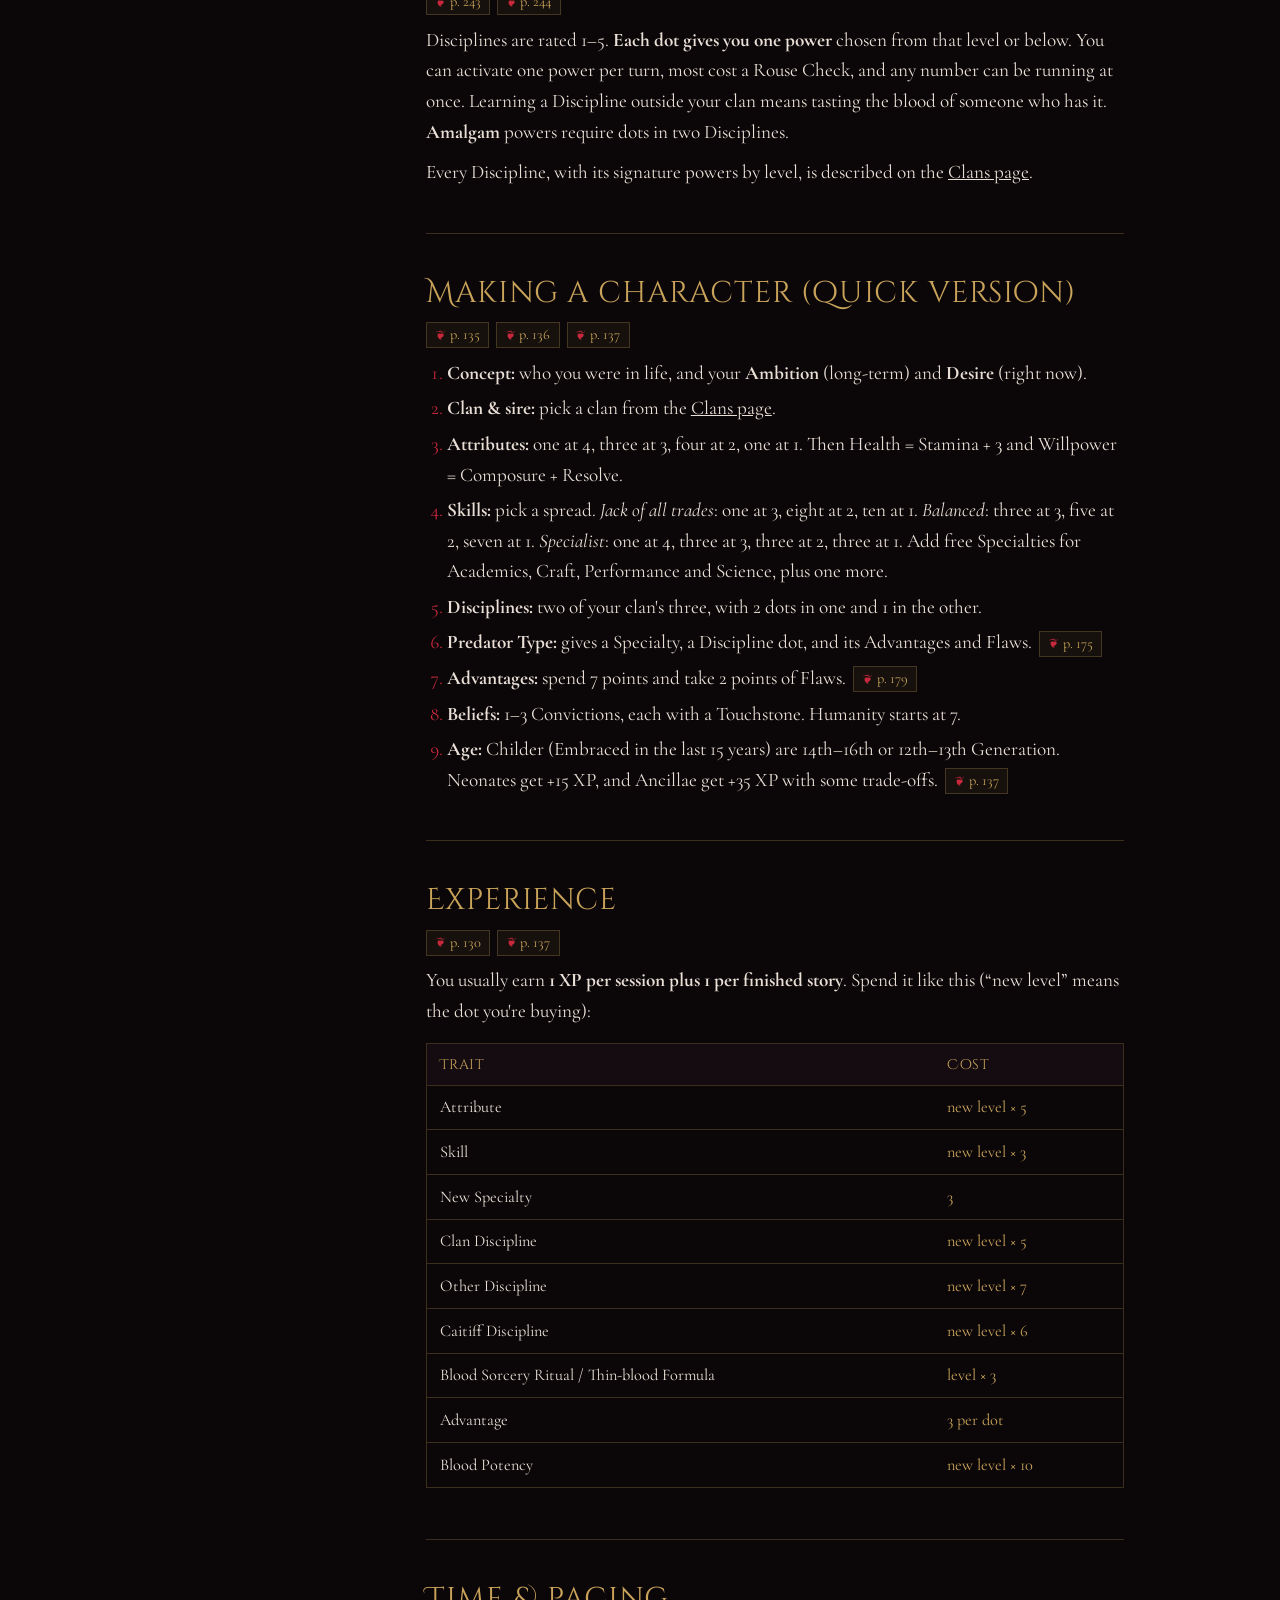
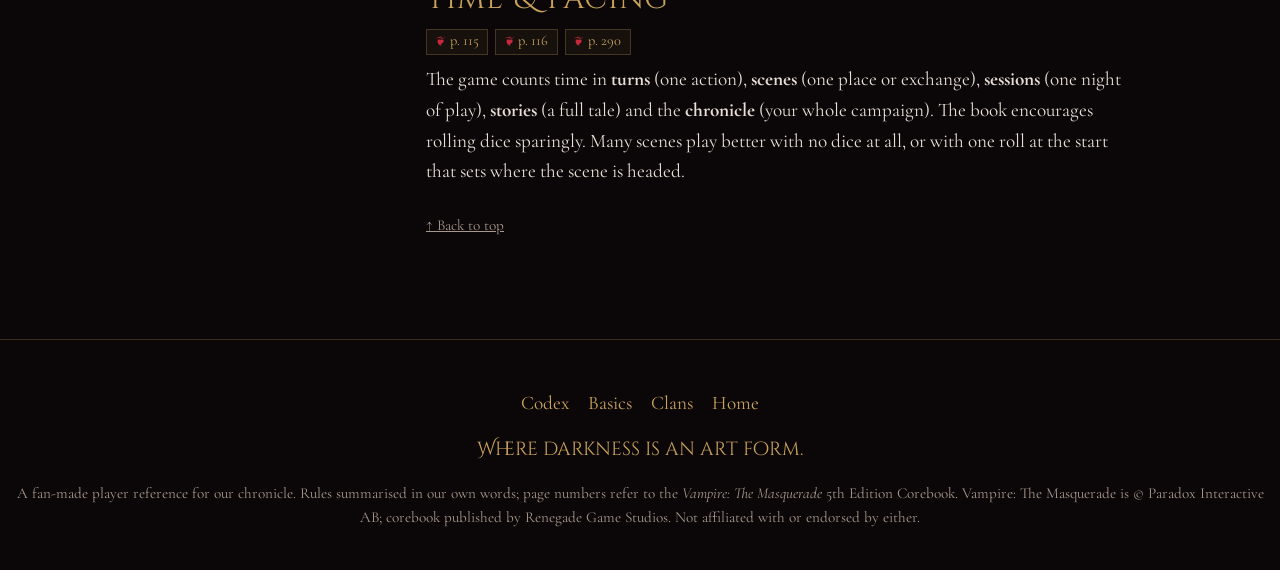
==== commit 3a610297: "Add Chronicle Notes page with Session I recap Co-Authored-By: Claude Opus 5.5 <noreply@anthropic.com" ====
--- a/basics/index.html
+++ b/basics/index.html
@@ -25,6 +25,7 @@
     <a href="/basics/" aria-current="page">Basics</a>
     <a href="/clans/">Clans</a>
     <a href="/characters/">Characters</a>
+    <a href="/notes/">Notes</a>
     <a href="/sheet/">Sheet</a>
     <a href="/#rulebook">Library</a>
   </nav>
--- a/style.css
+++ b/style.css
@@ -260,3 +260,6 @@
 .rulebook-cta { text-align: center; }
 .rulebook-cta .btn { margin-top: .5rem; }
 .layout > * { min-width: 0; }
+.setting { position: relative; max-width: 38rem; margin: .4rem auto 2.2rem; padding: 1.2rem 1.4rem; font-size: 1.12rem; line-height: 1.65; color: var(--ink); text-align: left; background: rgba(11, 7, 9, .55); border-top: 1px solid var(--line); border-bottom: 1px solid var(--line); }
+.setting em { color: var(--blood-bright); font-style: italic; }
+.setting-when { display: block; text-align: center; font-family: var(--display); font-size: .8rem; letter-spacing: .3em; text-transform: uppercase; color: var(--gold); margin-bottom: .6rem; }
